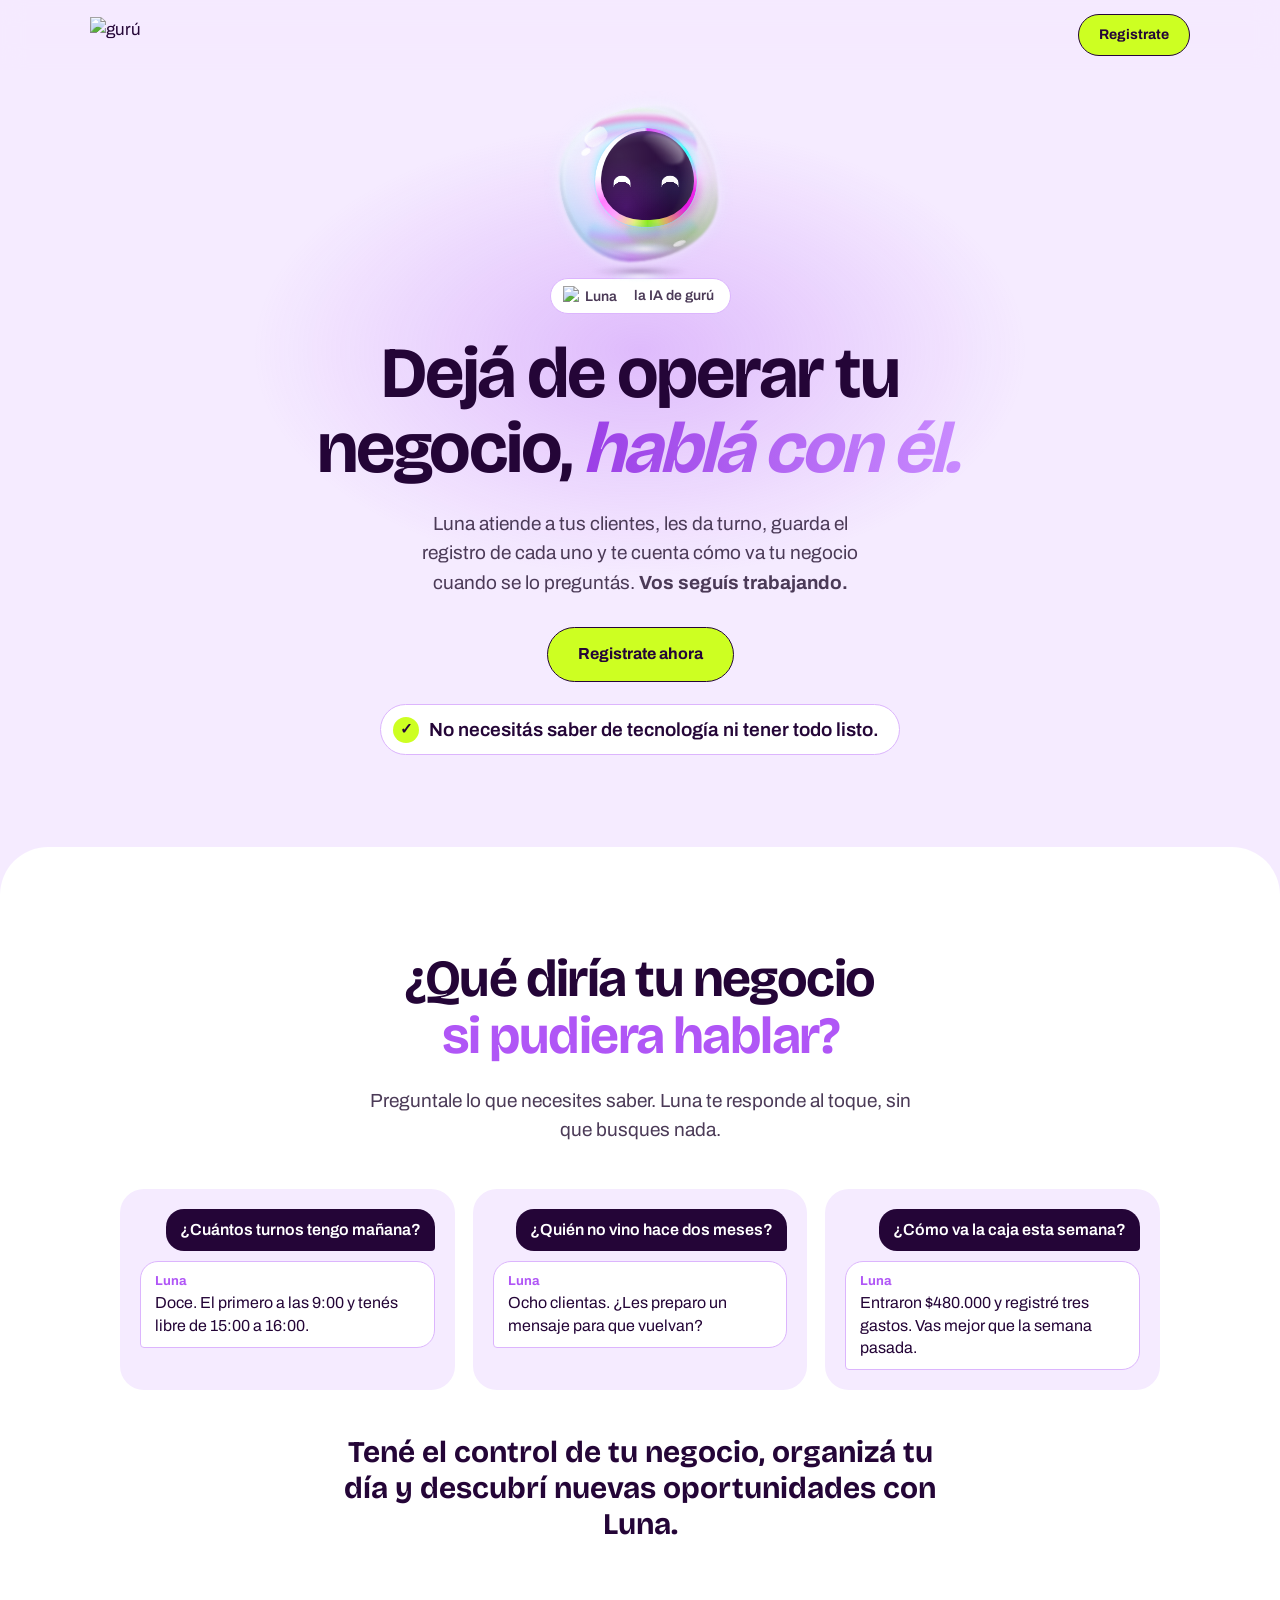
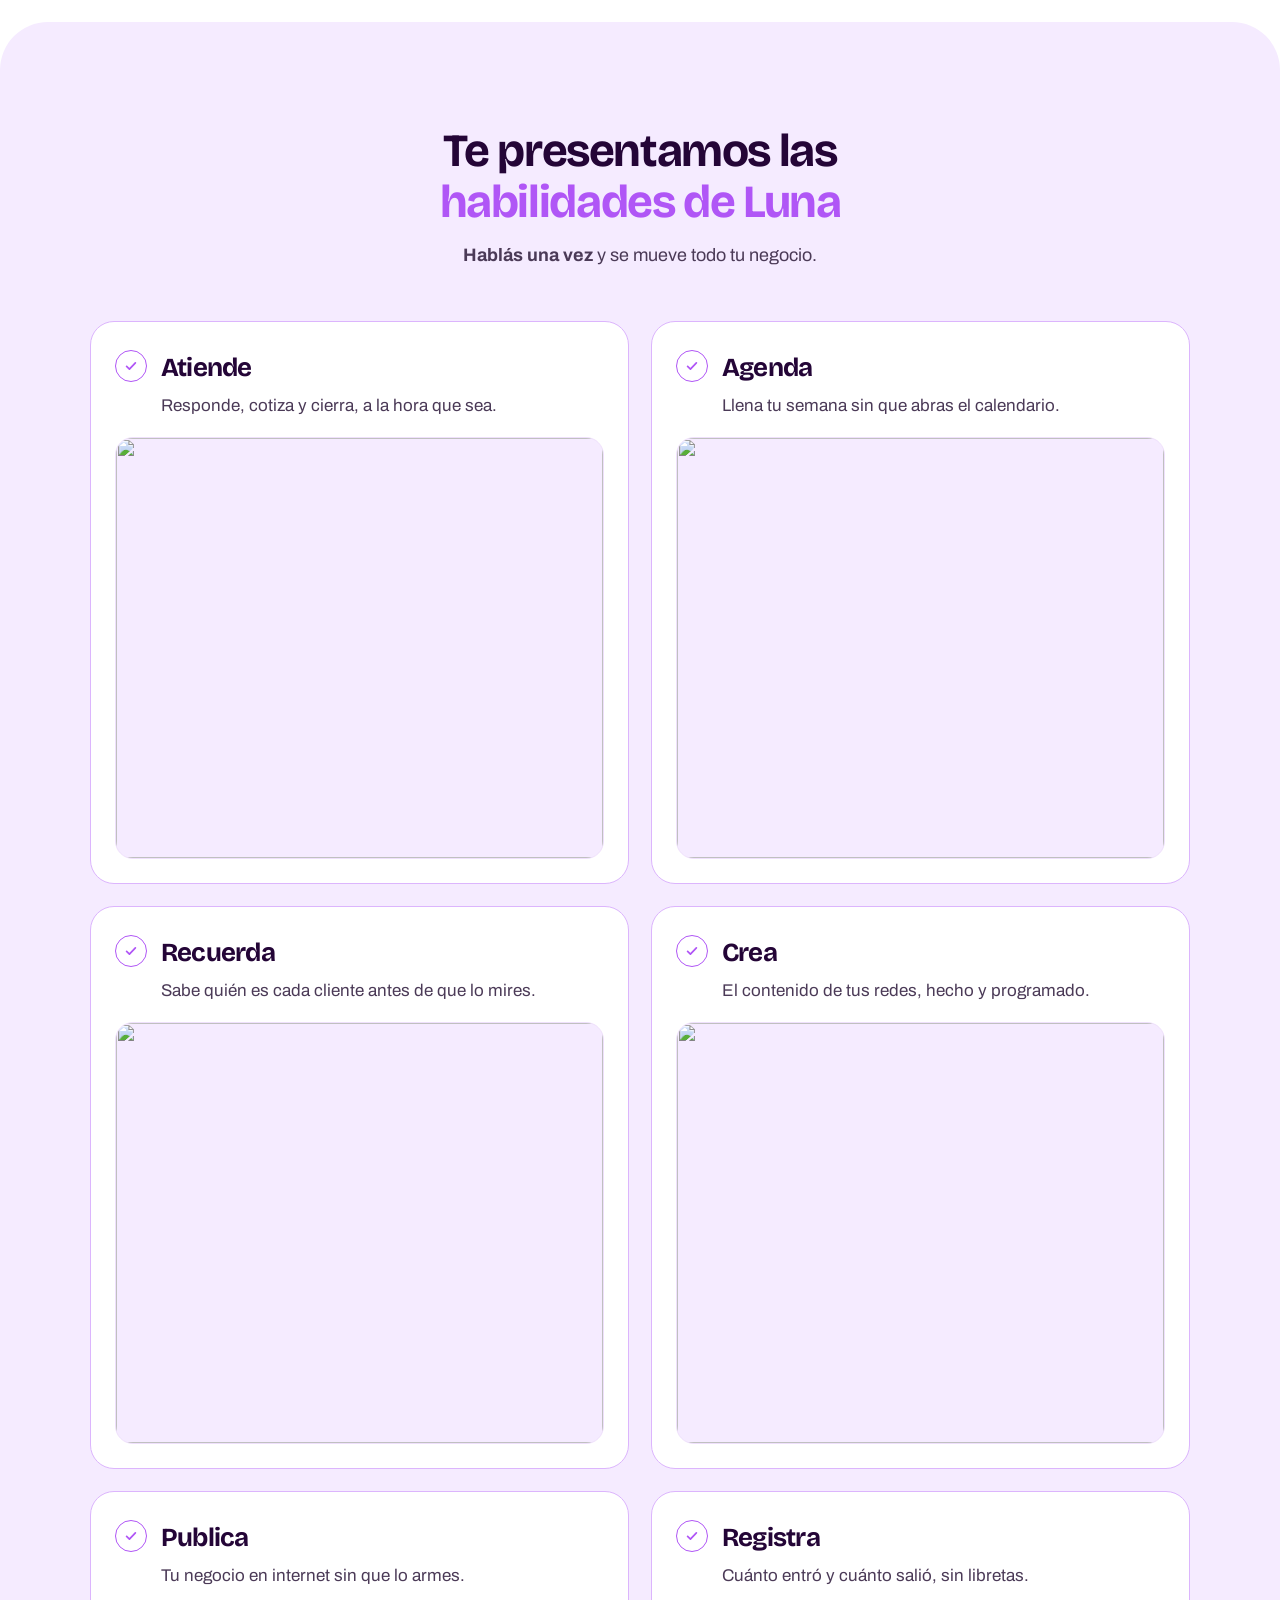
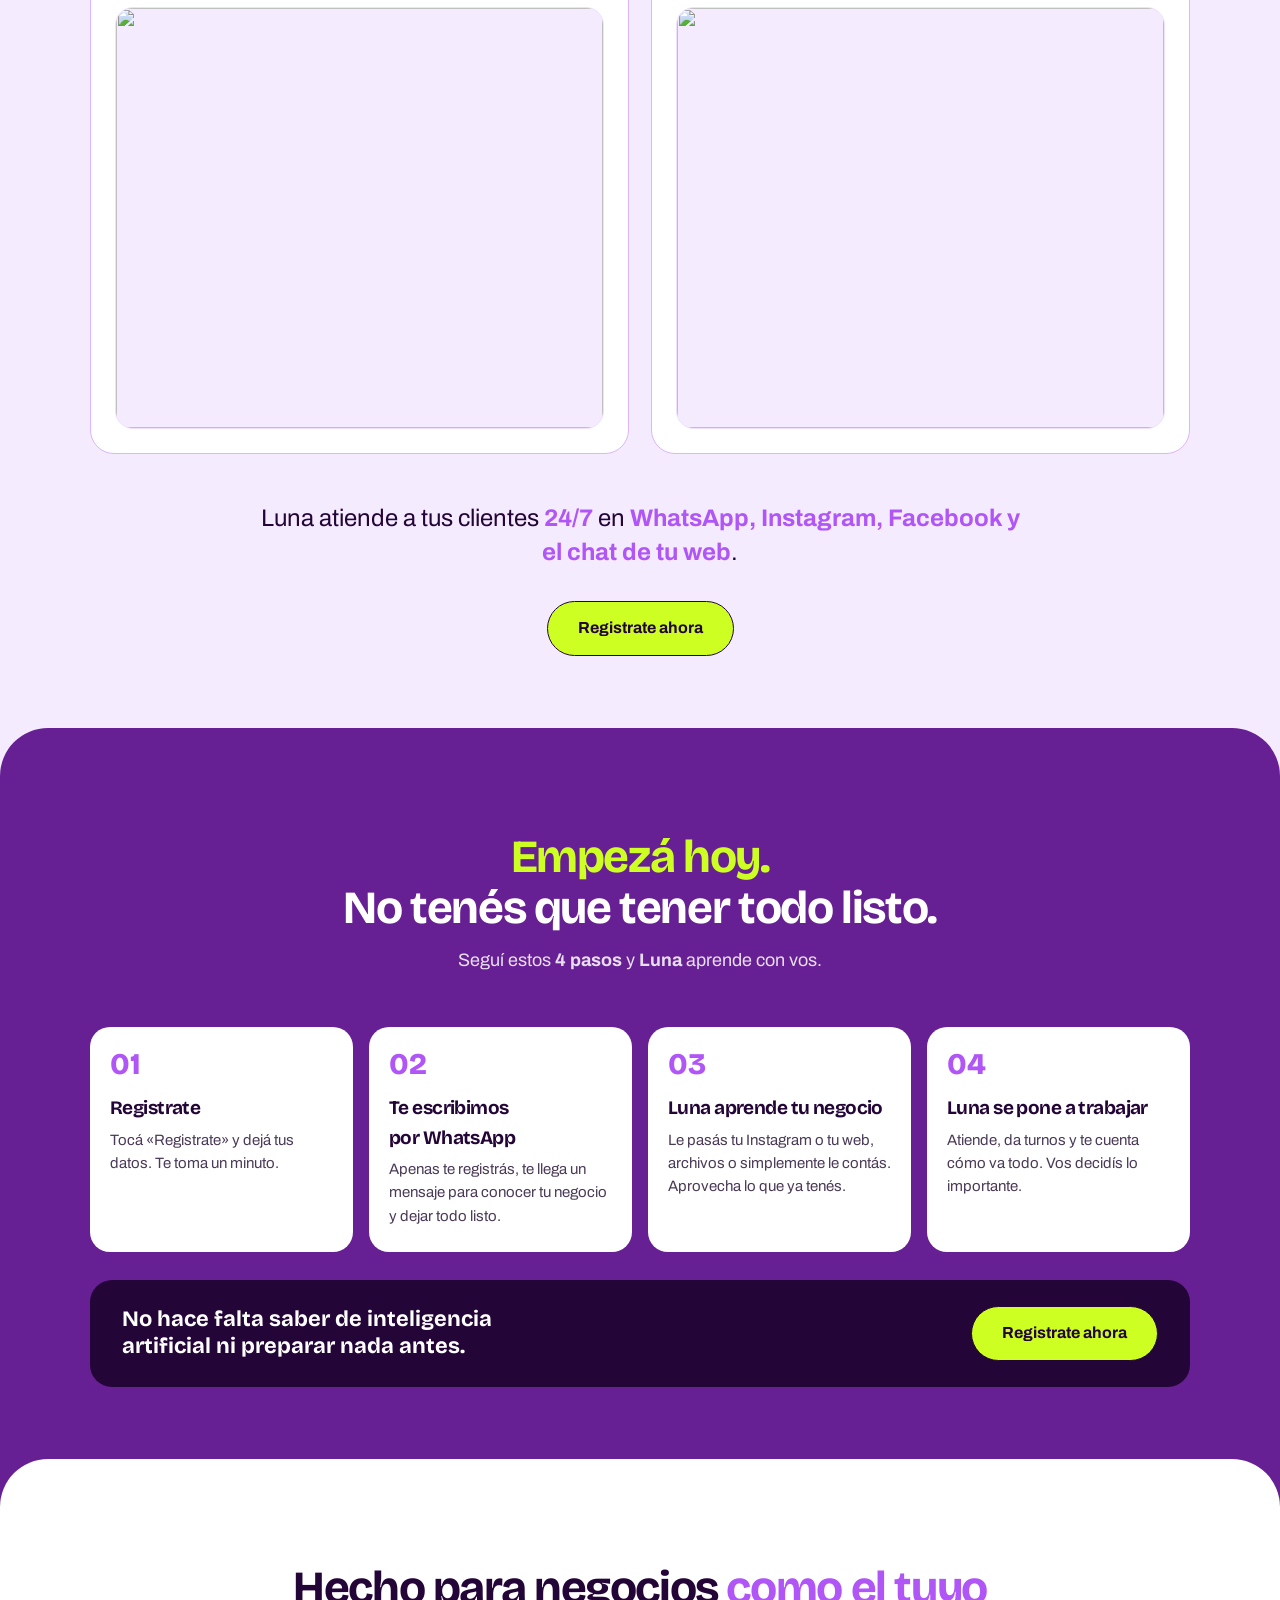
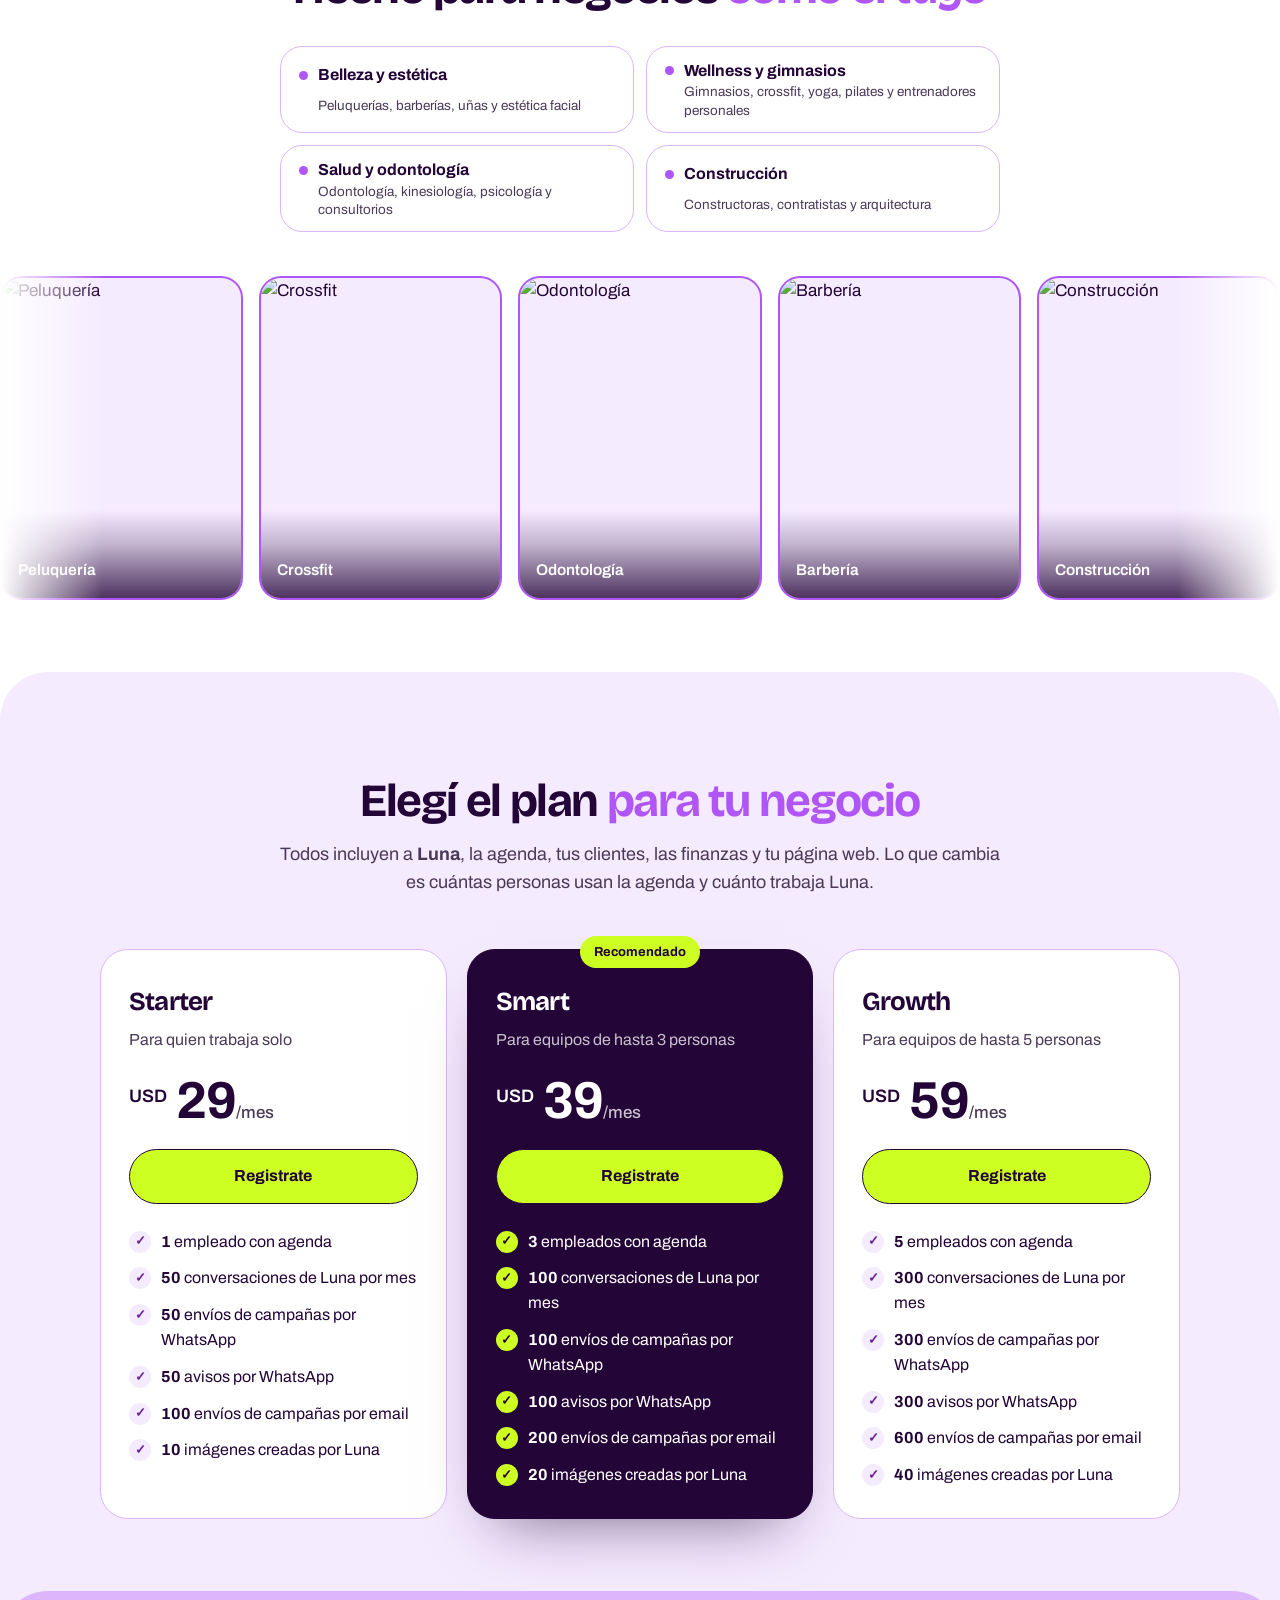
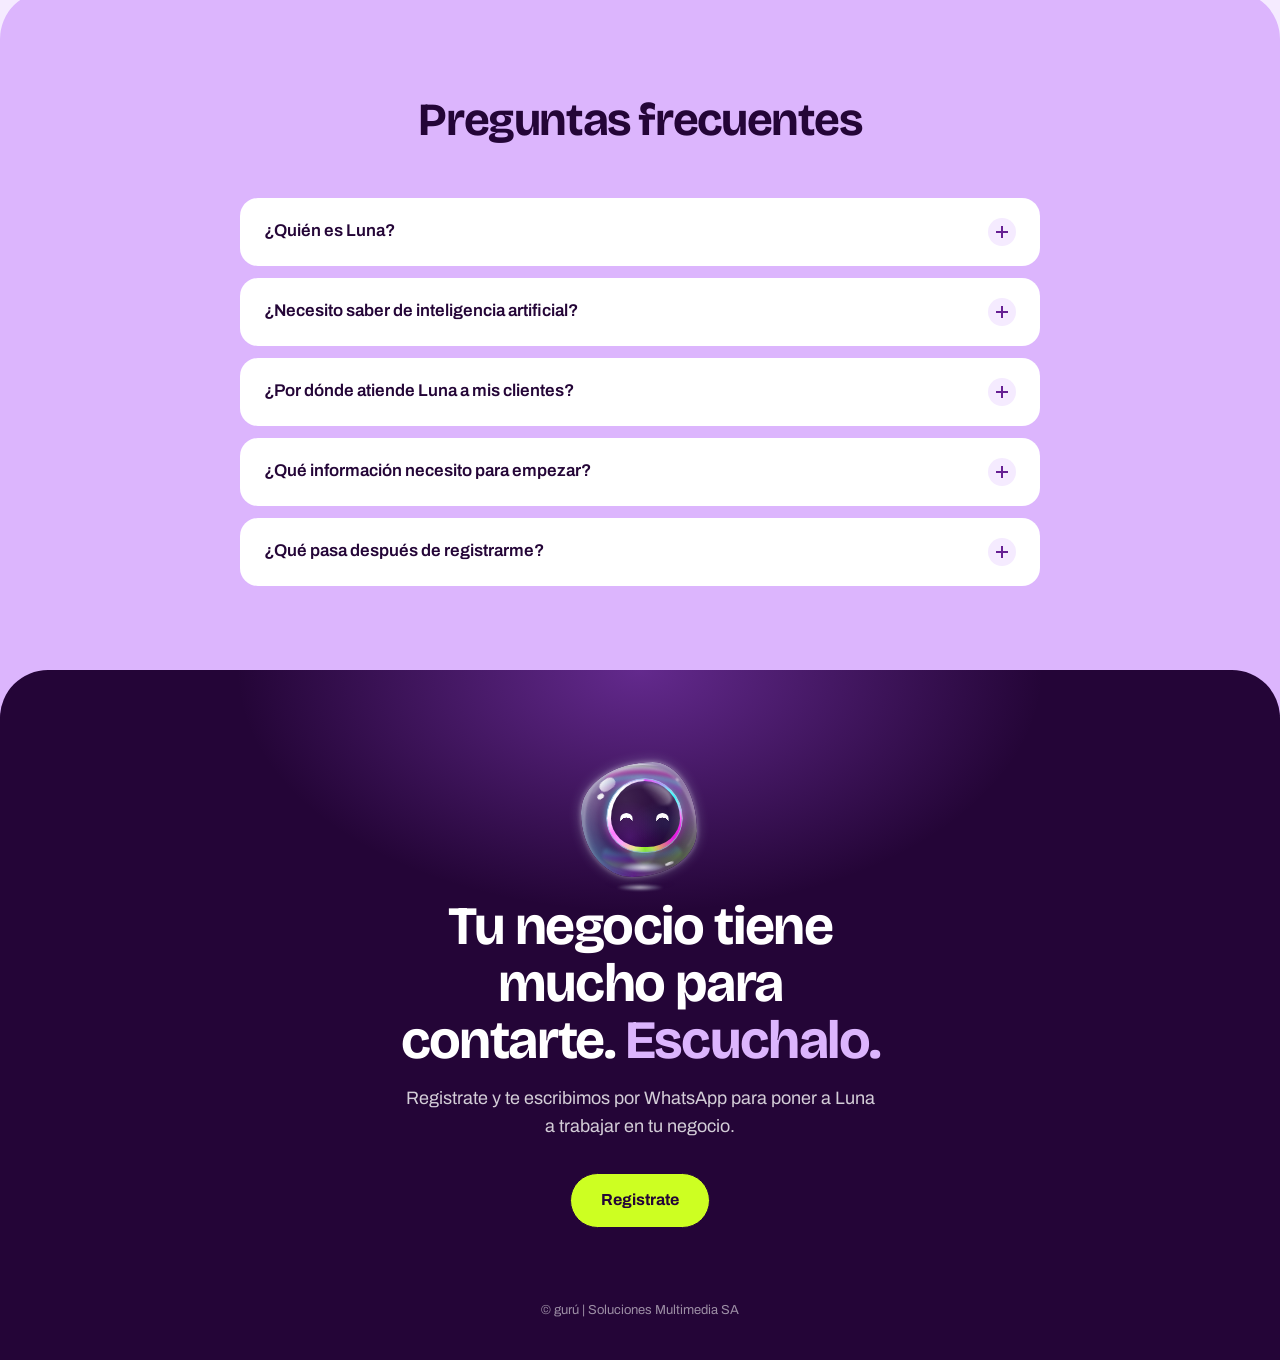
==== index.html @ f2bf1f8a "feat(landing): formulario de HubSpot de gurú y evento lunaos_lead para Tag Manager Reemplaza el form" ====
<!doctype html>
<html lang="es">
<head>
<meta charset="utf-8">
<!-- Google Tag Manager de gurú (GTM-KHV2Q6WD) -->
<script>(function(w,d,s,l,i){w[l]=w[l]||[];w[l].push({'gtm.start':
new Date().getTime(),event:'gtm.js'});var f=d.getElementsByTagName(s)[0],
j=d.createElement(s),dl=l!='dataLayer'?'&l='+l:'';j.async=true;j.src=
'https://www.googletagmanager.com/gtm.js?id='+i+dl;f.parentNode.insertBefore(j,f);
})(window,document,'script','dataLayer','GTM-KHV2Q6WD');</script>
<meta name="viewport" content="width=device-width, initial-scale=1">
<meta name="robots" content="noindex, nofollow">
<link rel="icon" href="favicon.ico">
<title>Luna, la IA que lleva tu negocio | gurú</title>
<meta name="description" content="Luna atiende a tus clientes por WhatsApp, Instagram, Facebook y tu web, les da turno y te cuenta cómo va tu negocio. Registrate y ponela a trabajar.">
<link rel="preconnect" href="https://fonts.googleapis.com">
<link rel="preconnect" href="https://fonts.gstatic.com" crossorigin>
<link href="https://fonts.googleapis.com/css2?family=Archivo:wght@400;500;600;700&family=Bricolage+Grotesque:opsz,wght@12..96,500;12..96,700;12..96,800&display=swap" rel="stylesheet">
<style>
/* Luna: el personaje de Linda con la paleta de gurú */
/* =============================================================================
 * LINDA
 * =============================================================================
 * Extraido literal del artefacto "Linda, identidad conceptual", pagina
 * MainV2 ("Un aura con ojos, version 2, aura mas organica").
 *
 * Todo es CSS: no hay canvas ni JavaScript de animacion. Las capas del aura
 * se mueven con keyframes, asi que el navegador las puede componer en la GPU.
 *
 * Todos los selectores cuelgan de .linda, asi que no se escapa nada al resto
 * del sitio. Se quitaron las reglas del tablero de presentacion (body, .pill).
 * ============================================================================= */

.linda {
  --s: 240px;
  --rw: calc(var(--s) * 0.036);
  --rb: #a133eb, #5ed6f1, #d9049f, #87d94e, #d9049f, #5ed6f1, #a133eb;
  --f1: #240537;
  --f2: #240537;
  --f3: #240537;
  --c1: #5ed6f1;
  --c2: #a133eb;
  --c3: #d9049f;
  --c4: #87d94e;
  --c5: #4478a6;
  --spin: 10s;
  --breath: 6s;
  --glow: 0.55;
  position: relative;
  width: var(--s);
  height: var(--s);
  flex-shrink: 0;
}
.linda > div,
.linda .body > div {
  position: absolute;
}
.linda .halo {
  inset: 10%;
  border-radius: 50%;
  opacity: 0;
}
.linda .rim {
  inset: 12% 12% 22% 20%;
  border-radius: 50% 50% 46% 46% / 54% 54% 46% 46%;
  box-sizing: border-box;
  border: solid transparent;
  border-width: calc(var(--rw) * 0.7) calc(var(--rw) * 0.6) calc(var(--rw) * 1.3)
    calc(var(--rw) * 1.25);
  background: conic-gradient(from var(--a), var(--rb)) border-box;
  -webkit-mask: linear-gradient(#240537 0 0) padding-box, linear-gradient(#240537 0 0);
  -webkit-mask-composite: xor;
  mask: linear-gradient(#240537 0 0) padding-box, linear-gradient(#240537 0 0);
  mask-composite: exclude;
  animation: ld-hue var(--spin) linear infinite, ld-squish var(--breath) ease-in-out infinite;
}
.linda .rim.glow {
  inset: 8% 8% 18% 16%;
  border-width: calc(var(--rw) * 2.2) calc(var(--rw) * 2) calc(var(--rw) * 3.4)
    calc(var(--rw) * 3.2);
  filter: blur(calc(var(--s) * 0.035));
  opacity: 0.95;
}
.linda .rim.hot {
  top: calc(12% + var(--rw) * 0.21);
  right: calc(12% + var(--rw) * 0.18);
  bottom: calc(22% + var(--rw) * 0.39);
  left: calc(20% + var(--rw) * 0.375);
  border-width: calc(var(--rw) * 0.28) calc(var(--rw) * 0.24) calc(var(--rw) * 0.52)
    calc(var(--rw) * 0.5);
  background: linear-gradient(#fff, #fff) border-box;
  filter: blur(calc(var(--s) * 0.003));
  opacity: 0.6;
}
.st-trabajando .rim {
  animation: ld-hue var(--spin) linear infinite, ld-squish 1.8s ease-in-out infinite;
}
.linda .bubble {
  inset: 0;
  overflow: hidden;
  border-radius: 54% 46% 50% 50% / 48% 54% 46% 52%;
  background: radial-gradient(ellipse at 6% 50%, rgba(255, 255, 255, 0.5), transparent 28%),
    radial-gradient(
      circle at 52% 50%,
      rgba(255, 255, 255, 0) 50%,
      rgba(255, 255, 255, 0.18) 72%,
      rgba(255, 255, 255, 0.5) 92%,
      rgba(255, 255, 255, 0.72) 100%
    );
  box-shadow: inset 0 0 calc(var(--s) * 0.06) rgba(255, 255, 255, 0.7);
  animation: ld-bubble calc(var(--breath) * 1.6) ease-in-out infinite;
}
.linda .bubble::before {
  content: "";
  position: absolute;
  inset: 0;
  border-radius: inherit;
  background: conic-gradient(
    from var(--a),
    #dff7fb 0deg,
    #f2e4f9 80deg,
    #87d94e 130deg,
    #a133eb 185deg,
    #5ed6f1 225deg,
    #dff7fb 290deg,
    #dff7fb 360deg
  );
  -webkit-mask: radial-gradient(
    closest-side,
    transparent 52%,
    rgba(36, 5, 55, 0.6) 78%,
    #240537 100%
  );
  mask: radial-gradient(closest-side, transparent 52%, rgba(36, 5, 55, 0.6) 78%, #240537 100%);
  opacity: 0.45;
  animation: ld-hue calc(var(--spin) * 3) linear infinite;
}
.linda .bubble::after {
  content: "";
  position: absolute;
  left: 6%;
  top: 6%;
  width: 48%;
  height: 32%;
  border-radius: 50%;
  border-top: calc(var(--s) * 0.04) solid rgba(255, 255, 255, 0.85);
  transform: rotate(-30deg);
  filter: blur(calc(var(--s) * 0.012));
}
.linda .bstrokes {
  inset: 0;
}
.linda .bstrokes i {
  position: absolute;
  inset: 0;
  box-sizing: border-box;
  border: solid transparent;
  border-radius: 54% 46% 50% 50% / 48% 54% 46% 52%;
  -webkit-mask: linear-gradient(#240537 0 0) padding-box, linear-gradient(#240537 0 0);
  -webkit-mask-composite: xor;
  mask: linear-gradient(#240537 0 0) padding-box, linear-gradient(#240537 0 0);
  mask-composite: exclude;
  filter: blur(calc(var(--s) * 0.004));
}
.linda .bstrokes i:nth-child(1) {
  border-width: calc(var(--s) * 0.022 * 1.3) calc(var(--s) * 0.022 * 1.0)
    calc(var(--s) * 0.022 * 1.1) calc(var(--s) * 0.022 * 1.5);
  translate: calc(var(--s) * 0) calc(var(--s) * 0);
  scale: 1.0 0.97;
  opacity: 0.47;
  background: conic-gradient(
      from calc(var(--a) + 0deg),
      transparent 0deg,
      rgba(161, 51, 235, 0.9) 12deg,
      rgba(135, 217, 78, 0.85) 108deg,
      transparent 120deg,
      transparent 135deg,
      rgba(135, 217, 78, 0.85) 147deg,
      rgba(242, 228, 249, 0.85) 193deg,
      transparent 205deg,
      transparent 228deg,
      rgba(94, 214, 241, 0.9) 240deg,
      rgba(161, 51, 235, 0.9) 328deg,
      transparent 340deg,
      transparent 360deg
    )
    border-box;
  animation: ld-hue calc(var(--spin) * 2.2) linear infinite normal, ld-rot 26s linear infinite
    normal;
}
.linda .bstrokes i:nth-child(2) {
  border-width: calc(var(--s) * 0.022 * 0.6) calc(var(--s) * 0.022 * 0.5)
    calc(var(--s) * 0.022 * 0.8) calc(var(--s) * 0.022 * 0.9);
  translate: calc(var(--s) * -0.02) calc(var(--s) * 0.012);
  scale: 1.04 0.94;
  opacity: 0.42;
  background: conic-gradient(
      from calc(var(--a) + 50deg),
      transparent 0deg,
      transparent 15deg,
      rgba(94, 214, 241, 0.9) 27deg,
      rgba(217, 4, 159, 0.75) 88deg,
      transparent 100deg,
      transparent 150deg,
      rgba(161, 51, 235, 0.9) 162deg,
      rgba(94, 214, 241, 0.9) 258deg,
      transparent 270deg,
      transparent 295deg,
      rgba(135, 217, 78, 0.85) 307deg,
      rgba(68, 120, 166, 0.85) 340deg,
      transparent 352deg,
      transparent 360deg
    )
    border-box;
  animation: ld-hue calc(var(--spin) * 3.3000000000000003) linear infinite reverse, ld-rot 18s
    linear infinite reverse;
}
.linda .bstrokes i:nth-child(3) {
  border-width: calc(var(--s) * 0.022 * 0.5) calc(var(--s) * 0.022 * 0.7)
    calc(var(--s) * 0.022 * 0.55) calc(var(--s) * 0.022 * 0.6);
  translate: calc(var(--s) * 0.022) calc(var(--s) * -0.016);
  scale: 0.95 1.05;
  opacity: 0.4;
  background: conic-gradient(
      from calc(var(--a) + 110deg),
      transparent 0deg,
      rgba(242, 228, 249, 0.85) 12deg,
      rgba(135, 217, 78, 0.85) 138deg,
      transparent 150deg,
      transparent 195deg,
      rgba(217, 4, 159, 0.75) 207deg,
      rgba(94, 214, 241, 0.9) 288deg,
      transparent 300deg,
      transparent 360deg
    )
    border-box;
  animation: ld-hue calc(var(--spin) * 1.7600000000000002) linear infinite normal, ld-rot 22s linear
    infinite normal;
}
.linda .bstrokes i:nth-child(4) {
  border-width: calc(var(--s) * 0.022 * 0.35) calc(var(--s) * 0.022 * 0.35)
    calc(var(--s) * 0.022 * 0.6) calc(var(--s) * 0.022 * 0.65);
  translate: calc(var(--s) * 0.008) calc(var(--s) * 0.02);
  scale: 1.02 0.96;
  opacity: 0.47;
  background: conic-gradient(
      from calc(var(--a) + 210deg),
      transparent 0deg,
      transparent 20deg,
      rgba(255, 255, 255, 0.95) 32deg,
      rgba(255, 255, 255, 0.95) 48deg,
      transparent 60deg,
      transparent 140deg,
      rgba(255, 255, 255, 0.95) 152deg,
      rgba(255, 255, 255, 0.95) 160deg,
      transparent 172deg,
      transparent 240deg,
      rgba(255, 255, 255, 0.95) 252deg,
      rgba(255, 255, 255, 0.95) 288deg,
      transparent 300deg,
      transparent 360deg
    )
    border-box;
  animation: ld-hue calc(var(--spin) * 4.4) linear infinite reverse, ld-rot 14s linear infinite
    normal;
}
.linda .bstrokes i:nth-child(5) {
  border-width: calc(var(--s) * 0.022 * 0.7) calc(var(--s) * 0.022 * 0.5)
    calc(var(--s) * 0.022 * 0.4) calc(var(--s) * 0.022 * 0.45);
  translate: calc(var(--s) * -0.014) calc(var(--s) * -0.022);
  scale: 0.97 1.03;
  opacity: 0.38;
  background: conic-gradient(
      from calc(var(--a) + 300deg),
      transparent 0deg,
      transparent 30deg,
      rgba(217, 4, 159, 0.75) 42deg,
      rgba(161, 51, 235, 0.9) 128deg,
      transparent 140deg,
      transparent 175deg,
      rgba(135, 217, 78, 0.85) 187deg,
      rgba(242, 228, 249, 0.85) 228deg,
      transparent 240deg,
      transparent 270deg,
      rgba(68, 120, 166, 0.85) 282deg,
      rgba(94, 214, 241, 0.9) 326deg,
      transparent 338deg,
      transparent 360deg
    )
    border-box;
  animation: ld-hue calc(var(--spin) * 2.64) linear infinite normal, ld-rot 30s linear infinite
    reverse;
}
.linda .bstrokes i:nth-child(6) {
  border-width: calc(var(--s) * 0.022 * 0.35) calc(var(--s) * 0.022 * 0.4)
    calc(var(--s) * 0.022 * 0.7) calc(var(--s) * 0.022 * 0.6);
  translate: calc(var(--s) * 0.026) calc(var(--s) * 0.018);
  scale: 1.06 0.93;
  opacity: 0.35;
  background: conic-gradient(
      from calc(var(--a) + 160deg),
      transparent 0deg,
      transparent 60deg,
      rgba(94, 214, 241, 0.9) 72deg,
      rgba(161, 51, 235, 0.9) 193deg,
      transparent 205deg,
      transparent 240deg,
      rgba(135, 217, 78, 0.85) 252deg,
      rgba(68, 120, 166, 0.85) 306deg,
      transparent 318deg,
      transparent 360deg
    )
    border-box;
  animation: ld-hue calc(var(--spin) * 5.28) linear infinite reverse, ld-rot 20s linear infinite
    normal;
}
.linda .bstrokes i:nth-child(7) {
  border-width: calc(var(--s) * 0.022 * 0.4) calc(var(--s) * 0.022 * 0.3)
    calc(var(--s) * 0.022 * 0.35) calc(var(--s) * 0.022 * 0.5);
  translate: calc(var(--s) * -0.024) calc(var(--s) * -0.004);
  scale: 0.93 1.02;
  opacity: 0.3;
  background: conic-gradient(
      from calc(var(--a) + 250deg),
      transparent 0deg,
      transparent 100deg,
      rgba(68, 120, 166, 0.85) 112deg,
      rgba(135, 217, 78, 0.85) 168deg,
      transparent 180deg,
      transparent 300deg,
      rgba(242, 228, 249, 0.85) 312deg,
      rgba(217, 4, 159, 0.75) 343deg,
      transparent 355deg,
      transparent 360deg
    )
    border-box;
  animation: ld-hue calc(var(--spin) * 3.74) linear infinite normal, ld-rot 34s linear infinite
    reverse;
}
.linda .water {
  inset: 0;
  display: none;
}
.linda.au-agua .water {
  display: block;
}
.linda.au-agua .bstrokes {
  display: none;
}
.linda.au-agua .bubble::before {
  opacity: 0.25;
}
.linda .water i {
  position: absolute;
  inset: 0;
  border-radius: 54% 46% 50% 50% / 48% 54% 46% 52%;
  box-shadow: inset 0 0 calc(var(--s) * 0.035) calc(var(--s) * 0.004) rgba(94, 214, 241, 0.55),
    inset 0 0 calc(var(--s) * 0.01) rgba(255, 255, 255, 0.7), 0 0 calc(var(--s) * 0.03)
    rgba(161, 51, 235, 0.25);
  animation: ld-liquid 5s ease-in-out infinite, ld-rot 40s linear infinite;
}
.linda .water i:nth-child(2) {
  inset: -1.5%;
  opacity: 0.7;
  box-shadow: inset 0 0 calc(var(--s) * 0.03) calc(var(--s) * 0.003) rgba(68, 120, 166, 0.55), 0 0
    calc(var(--s) * 0.02) rgba(68, 120, 166, 0.25);
  animation-duration: 6.5s, 52s;
  animation-direction: alternate, reverse;
}
.linda .water i:nth-child(3) {
  inset: 1.5%;
  opacity: 0.6;
  box-shadow: inset 0 0 calc(var(--s) * 0.028) calc(var(--s) * 0.002) rgba(217, 4, 159, 0.4), inset
    0 0 calc(var(--s) * 0.008) rgba(223, 247, 251, 0.8);
  animation-duration: 4.2s, 34s;
  animation-delay: -1.5s, 0s;
}
.linda .water i:nth-child(4) {
  box-shadow: none;
  border: calc(var(--s) * 0.006) solid rgba(94, 214, 241, 0.6);
  opacity: 0;
  animation: ld-ripple 4.5s ease-out infinite;
}
.linda .water i:nth-child(5) {
  inset: 1%;
  box-shadow: none;
  box-sizing: border-box;
  border: calc(var(--s) * 0.014) solid transparent;
  background: conic-gradient(
      from var(--a),
      transparent 0deg,
      rgba(255, 255, 255, 0.75) 14deg,
      transparent 34deg,
      transparent 110deg,
      rgba(223, 247, 251, 0.85) 126deg,
      transparent 150deg,
      transparent 220deg,
      rgba(255, 255, 255, 0.65) 234deg,
      transparent 254deg,
      transparent 360deg
    )
    border-box;
  -webkit-mask: linear-gradient(#240537 0 0) padding-box, linear-gradient(#240537 0 0);
  -webkit-mask-composite: xor;
  mask: linear-gradient(#240537 0 0) padding-box, linear-gradient(#240537 0 0);
  mask-composite: exclude;
  filter: blur(calc(var(--s) * 0.004));
  animation: ld-hue 7s linear infinite, ld-liquid 5s ease-in-out infinite;
}
.linda .liquid,
.linda .lgloss {
  inset: 0;
  display: none;
}
.linda.au-liquido .liquid,
.linda.au-liquido .lgloss {
  display: block;
}
.linda.au-liquido .bstrokes {
  display: none;
}
.linda.au-liquido .bubble {
  background: radial-gradient(ellipse at 7% 52%, rgba(255, 255, 255, 0.6), transparent 24%),
    radial-gradient(ellipse at 60% 4%, rgba(255, 255, 255, 0.55), transparent 22%),
    radial-gradient(
      circle at 52% 50%,
      rgba(255, 255, 255, 0) 0%,
      rgba(255, 255, 255, 0.03) 55%,
      rgba(255, 255, 255, 0.16) 74%,
      rgba(255, 255, 255, 0.55) 92%,
      rgba(255, 255, 255, 0.8) 100%
    );
}
.linda.au-liquido .bubble::before {
  background: conic-gradient(
    from 0deg,
    #dff7fb 0deg,
    #f2e4f9 60deg,
    #87d94e 100deg,
    #f2e4f9 140deg,
    #a133eb 190deg,
    #5ed6f1 230deg,
    #dff7fb 275deg,
    #ffffff 315deg,
    #dff7fb 360deg
  );
  -webkit-mask: radial-gradient(
    closest-side,
    transparent 60%,
    rgba(36, 5, 55, 0.4) 78%,
    #240537 94%,
    rgba(36, 5, 55, 0.6) 100%
  );
  mask: radial-gradient(
    closest-side,
    transparent 60%,
    rgba(36, 5, 55, 0.4) 78%,
    #240537 94%,
    rgba(36, 5, 55, 0.6) 100%
  );
  opacity: 0.6;
  animation: ld-sway 12s ease-in-out infinite alternate;
}
@keyframes ld-sway {
  from {
    rotate: -14deg;
  }
  to {
    rotate: 14deg;
  }
}
.linda .liquid b {
  position: absolute;
  inset: 0;
  border-radius: 54% 46% 50% 50% / 48% 54% 46% 52%;
  box-shadow:
    inset 0 0 0 calc(var(--s) * 0.004) rgba(255, 255, 255, 0.9), inset calc(var(--s) * 0.045) 0 calc(
      var(--s) *
      0.05
    ) rgba(255, 255, 255, 0.75), inset 0 calc(var(--s) * 0.025) calc(var(--s) * 0.035) rgba(
      255,
      255,
      255,
      0.55
    ), inset calc(var(--s) * -0.035) 0 calc(var(--s) * 0.07) rgba(135, 217, 78, 0.4), inset calc(
      var(--s) *
      0.015
    ) calc(var(--s) * -0.04) calc(var(--s) * 0.07) rgba(161, 51, 235, 0.35), inset 0 0 calc(
      var(--s) *
      0.12
    ) rgba(255, 255, 255, 0.28), 0 calc(var(--s) * 0.02) calc(var(--s) * 0.06) rgba(36, 5, 55,
      0.08
    );
  animation: ld-liquid 7s ease-in-out infinite;
}
.linda .liquid i {
  position: absolute;
}
.linda .liquid i:nth-child(2) {
  inset: 5%;
  border-radius: 54% 46% 50% 50% / 48% 54% 46% 52%;
  box-sizing: border-box;
  border: calc(var(--s) * 0.014) solid transparent;
  background: conic-gradient(
      from calc(var(--a) + 90deg),
      rgba(255, 255, 255, 0.8),
      rgba(242, 228, 249, 0.6),
      rgba(223, 247, 251, 0.6),
      rgba(223, 247, 251, 0.6),
      rgba(223, 247, 251, 0.5),
      rgba(242, 228, 249, 0.55),
      rgba(255, 255, 255, 0.8)
    )
    border-box;
  -webkit-mask: linear-gradient(#240537 0 0) padding-box, linear-gradient(#240537 0 0);
  -webkit-mask-composite: xor;
  mask: linear-gradient(#240537 0 0) padding-box, linear-gradient(#240537 0 0);
  mask-composite: exclude;
  filter: blur(calc(var(--s) * 0.006));
  opacity: 0.75;
  animation: ld-hue calc(var(--spin) * 3) linear infinite, ld-liquid 7s ease-in-out -1s infinite;
}
.linda .liquid i:nth-child(3) {
  left: 2.5%;
  top: 20%;
  width: 11%;
  height: 54%;
  border-radius: 50%;
  background: linear-gradient(90deg, rgba(255, 255, 255, 0.65), rgba(255, 255, 255, 0));
  filter: blur(calc(var(--s) * 0.012));
  rotate: 6deg;
}
.linda .liquid i:nth-child(4) {
  left: 20%;
  right: 20%;
  bottom: -11%;
  height: 8%;
  border-radius: 50%;
  background: radial-gradient(
    closest-side,
    rgba(223, 247, 251, 0.6),
    rgba(242, 228, 249, 0.4) 45%,
    rgba(223, 247, 251, 0.25) 70%,
    transparent
  );
  filter: blur(calc(var(--s) * 0.02));
  animation: ld-shadow var(--breath) ease-in-out infinite;
}
.linda .liquid i:nth-child(5) {
  inset: 0;
  border-radius: 54% 46% 50% 50% / 48% 54% 46% 52%;
  background: radial-gradient(ellipse at 62% 30%, rgba(255, 255, 255, 0.1), transparent 45%);
  animation: ld-liquid 7s ease-in-out infinite;
}
.linda .liquid i:nth-child(7) {
  inset: 4%;
  border-radius: 54% 46% 50% 50% / 48% 54% 46% 52%;
  box-sizing: border-box;
  border: calc(var(--s) * 0.008) solid transparent;
  border-left-color: rgba(255, 255, 255, 0.85);
  border-top-color: rgba(255, 255, 255, 0.35);
  border-bottom-color: rgba(223, 247, 251, 0.4);
  filter: blur(calc(var(--s) * 0.003));
  rotate: -10deg;
  animation: ld-liquid 7s ease-in-out -.5s infinite;
}
.linda .lgloss {
  inset: 1.5%;
  box-sizing: border-box;
  border: calc(var(--s) * 0.014) solid transparent;
  border-radius: 54% 46% 50% 50% / 48% 54% 46% 52%;
  background: conic-gradient(
      from var(--a),
      transparent 0deg,
      rgba(255, 255, 255, 0.7) 18deg,
      transparent 44deg,
      transparent 170deg,
      rgba(255, 255, 255, 0.45) 188deg,
      transparent 210deg,
      transparent 360deg
    )
    border-box;
  -webkit-mask: linear-gradient(#240537 0 0) padding-box, linear-gradient(#240537 0 0);
  -webkit-mask-composite: xor;
  mask: linear-gradient(#240537 0 0) padding-box, linear-gradient(#240537 0 0);
  mask-composite: exclude;
  filter: blur(calc(var(--s) * 0.005));
  animation: ld-hue 14s linear infinite, ld-liquid 7s ease-in-out infinite;
}
@keyframes ld-liquid {
  0%,
  100% {
    border-radius: 54% 46% 50% 50% / 48% 54% 46% 52%;
    scale: 1;
  }
  25% {
    border-radius: 48% 52% 56% 44% / 55% 45% 52% 48%;
    scale: 1.015 0.985;
  }
  50% {
    border-radius: 52% 48% 44% 56% / 46% 56% 50% 50%;
    scale: 0.99 1.01;
  }
  75% {
    border-radius: 46% 54% 52% 48% / 52% 48% 56% 44%;
    scale: 1.01 0.99;
  }
}
@keyframes ld-ripple {
  0% {
    scale: 0.98;
    opacity: 0;
  }
  15% {
    opacity: 0.8;
  }
  100% {
    scale: 1.16;
    opacity: 0;
  }
}
@keyframes ld-rot {
  from {
    rotate: 0deg;
  }
  to {
    rotate: 360deg;
  }
}
@keyframes ld-bubble {
  0%,
  100% {
    border-radius: 54% 46% 50% 50% / 48% 54% 46% 52%;
    scale: 1;
  }
  33% {
    border-radius: 46% 54% 44% 56% / 56% 46% 54% 44%;
    scale: 1.03 0.97;
  }
  66% {
    border-radius: 52% 48% 56% 44% / 44% 56% 42% 58%;
    scale: 0.97 1.03;
  }
}
@property --a {
  syntax: "<angle>";
  inherits: false;
  initial-value: 0deg;
}
@keyframes ld-hue {
  to {
    --a: 360deg;
  }
}
.linda .shadow {
  left: 24%;
  right: 24%;
  bottom: -6%;
  height: 6%;
  border-radius: 50%;
  background: radial-gradient(closest-side, rgba(36, 5, 55, 0.14), transparent);
  filter: blur(calc(var(--s) * 0.02));
  animation: ld-shadow var(--breath) ease-in-out infinite;
}
.linda .pulse {
  inset: 4%;
  border-radius: 50%;
  border: calc(var(--s) * 0.01) solid var(--c1);
  opacity: 0;
}
.linda .body {
  inset: 0;
  animation: ld-float var(--breath) ease-in-out infinite;
}
.linda .core {
  inset: 12% 12% 22% 20%;
  border-radius: 50% 50% 46% 46% / 54% 54% 46% 46%;
  background: radial-gradient(circle at 46% 42%, var(--f1) 0%, var(--f2) 48%, var(--f3) 100%);
  box-shadow: inset 0 0 calc(var(--s) * 0.05) rgba(94, 214, 241, 0.35), inset 0
    calc(var(--s) * -0.05) calc(var(--s) * 0.08) rgba(36, 5, 55, 0.5);
  animation: ld-squish var(--breath) ease-in-out infinite;
}
.linda .core::before {
  content: "";
  position: absolute;
  right: 7%;
  top: 6%;
  width: 62%;
  height: 56%;
  border-radius: 50%;
  box-sizing: border-box;
  border: calc(var(--s) * 0.03) solid transparent;
  border-top-color: rgba(255, 255, 255, 0.55);
  border-right-color: rgba(255, 255, 255, 0.3);
  transform: rotate(12deg);
  filter: blur(calc(var(--s) * 0.007));
  z-index: 1;
}
.linda .core::after {
  content: "";
  position: absolute;
  inset: 10%;
  border-radius: 50%;
  background: radial-gradient(
      circle at 30% 40%,
      color-mix(in srgb, var(--c1) 40%, transparent),
      transparent 55%
    ),
    radial-gradient(
      circle at 72% 65%,
      color-mix(in srgb, var(--c3) 35%, transparent),
      transparent 55%
    );
  filter: blur(calc(var(--s) * 0.06));
  mix-blend-mode: screen;
  opacity: 0.35;
  animation: ld-spin calc(var(--spin) * 1.4) linear infinite;
}
.linda .orbits {
  inset: 22% 18% 30% 26%;
  opacity: 0;
  transition: opacity .6s;
}
.linda .orbits span {
  position: absolute;
  inset: 0;
  animation: ld-spin 3.2s linear infinite;
}
.linda .orbits span::before {
  content: "";
  position: absolute;
  top: 0;
  left: 50%;
  width: calc(var(--s) * 0.034);
  height: calc(var(--s) * 0.034);
  margin-left: calc(var(--s) * -0.017);
  border-radius: 50%;
  background: #fff;
  box-shadow: 0 0 calc(var(--s) * 0.04) var(--c1);
}
.linda .orbits span:nth-child(2) {
  inset: 14%;
  animation-duration: 4.4s;
  animation-direction: reverse;
}
.linda .orbits span:nth-child(2)::before {
  background: var(--c3);
}
.linda .orbits span:nth-child(3) {
  inset: -10%;
  animation-duration: 6.6s;
}
.linda .orbits span:nth-child(3)::before {
  background: var(--c4);
  width: calc(var(--s) * 0.024);
  height: calc(var(--s) * 0.024);
}
.linda .eyes {
  left: 54%;
  top: 49%;
  width: 40%;
  height: 22%;
  transform: translate(-50%, -50%);
  display: flex;
  justify-content: space-between;
  align-items: center;
  transition: transform .6s ease;
}
.linda .eye {
  box-sizing: border-box;
  width: 26%;
  height: 100%;
  border-radius: 999px;
  background: linear-gradient(180deg, #ffffff 0%, #ffffff 55%, #dff7fb 100%);
  box-shadow: 0 0 calc(var(--s) * 0.025) #ffffff, 0 0 calc(var(--s) * 0.08) #5ed6f1;
  animation: ld-blink 5s infinite;
  transition: height .4s ease;
}
.linda .acc {
  display: none;
}
.linda.a-gafas .acc-gafas {
  display: flex;
}
.linda.a-sombrero .acc-sombrero,
.linda.a-audifonos .acc-audifonos {
  display: block;
}
.linda .acc-gafas {
  position: absolute;
  left: -12.5%;
  top: -16%;
  width: 125%;
  height: 132%;
  align-items: center;
}
.acc-gafas .lens {
  box-sizing: border-box;
  width: 42%;
  height: 100%;
  border: calc(var(--s) * 0.02) solid #dff7fb;
  border-radius: 44%;
  background: radial-gradient(
    circle at 30% 25%,
    rgba(255, 255, 255, 0.3),
    rgba(255, 255, 255, 0.04) 55%
  );
  box-shadow: 0 0 calc(var(--s) * 0.02) rgba(94, 214, 241, 0.5);
}
.acc-gafas .bridge {
  flex-grow: 1;
  height: calc(var(--s) * 0.018);
  background: #dff7fb;
  margin-top: -8%;
}
.linda .acc-sombrero {
  left: 50%;
  top: -5%;
  width: 46%;
  height: 26%;
  transform: translateX(-50%) rotate(-9deg);
  filter: drop-shadow(0 calc(var(--s) * 0.015) calc(var(--s) * 0.02) rgba(36, 5, 55, 0.3));
}
.acc-sombrero .brim {
  position: absolute;
  left: 0;
  right: 0;
  bottom: 12%;
  height: 20%;
  background: radial-gradient(ellipse at 40% 30%, #4478a6, #3d1452 50%, #240537 100%);
  border-radius: 50%;
}
.acc-sombrero .crown {
  position: absolute;
  left: 20%;
  right: 20%;
  top: 0;
  bottom: 24%;
  background: linear-gradient(100deg, #4478a6 0%, #3d1452 45%, #240537 100%);
  border-radius: 46% 46% 10% 10% / 60% 60% 10% 10%;
}
.acc-sombrero .hband {
  position: absolute;
  left: 20%;
  right: 20%;
  bottom: 24%;
  height: 18%;
  background: linear-gradient(100deg, #d9049f, #a133eb 50%, #5ed6f1);
}
.linda .acc-audifonos {
  inset: 0;
}
.acc-audifonos .arc {
  position: absolute;
  left: 8%;
  right: 8%;
  top: 4%;
  height: 52%;
  box-sizing: border-box;
  border: calc(var(--s) * 0.035) solid #240537;
  border-bottom: 0;
  border-radius: 50% 50% 0 0 / 100% 100% 0 0;
  filter: drop-shadow(0 calc(var(--s) * 0.01) calc(var(--s) * 0.015) rgba(36, 5, 55, 0.25));
}
.acc-audifonos .cup {
  position: absolute;
  top: 40%;
  width: 13%;
  height: 28%;
  background: radial-gradient(circle at 35% 28%, #4478a6, #3d1452 50%, #240537 100%);
  border-radius: 42%;
  box-shadow: inset 0 0 0 calc(var(--s) * 0.018) #5ed6f1, 0 calc(var(--s) * 0.02)
    calc(var(--s) * 0.03) rgba(36, 5, 55, 0.3);
}
.acc-audifonos .cup.l {
  left: 2%;
}
.acc-audifonos .cup.r {
  right: 2%;
}
.st-escuchando {
  --spin: 18s;
  --breath: 6.5s;
  --glow: 0.5;
}
.st-escuchando .eyes {
  transform: translate(-50%, -50%) rotate(-7deg);
}
.st-pensando {
  --f1: #3d1452;
  --f2: #240537;
  --f3: #240537;
  --rb: #5ed6f1, #a133eb, #4478a6, #dff7fb, #5ed6f1;
  --c3: #4478a6;
  --c4: #a133eb;
  --c5: #dff7fb;
  --spin: 26s;
  --breath: 5s;
  --glow: 0.38;
}
.st-pensando .orbits {
  opacity: 1;
}
.st-pensando .eyes {
  transform: translate(-36%, -66%);
}
.st-pensando .eye {
  height: 68%;
}
.st-trabajando {
  --spin: 1.6s;
  --breath: 1.8s;
  --glow: 0.85;
  --rw: calc(var(--s) * 0.042);
}
.st-trabajando .core {
  animation: ld-squish 1.8s ease-in-out infinite, ld-flicker .9s ease-in-out infinite;
}
.st-trabajando .eyes {
  transform: translate(-50%, -44%);
}
.st-trabajando .eye {
  height: 50%;
}
.st-lista {
  --spin: 10s;
  --breath: 5s;
  --glow: 0.75;
}
.st-lista .body {
  animation: ld-hop 3.4s ease-in-out infinite;
}
.st-lista .eye {
  background: transparent;
  border: calc(var(--s) * 0.036) solid #ffffff;
  border-bottom: 0;
  border-radius: 999px 999px 0 0;
  width: 30%;
  height: 52%;
  box-shadow: none;
  filter: drop-shadow(0 0 calc(var(--s) * 0.012) #ffffff)
    drop-shadow(0 0 calc(var(--s) * 0.035) #5ed6f1);
  animation: none;
}
.st-alerta {
  --f1: #3d1452;
  --f2: #240537;
  --f3: #240537;
  --rb: #87d94e, #87d94e, #f2e4f9, #87d94e, #87d94e, #87d94e;
  --c1: #87d94e;
  --c2: #87d94e;
  --c3: #f2e4f9;
  --c4: #87d94e;
  --c5: #f2e4f9;
  --spin: 6s;
  --breath: 1.3s;
  --glow: 0.9;
}
.st-alerta .pulse {
  animation: ld-ping 1.6s ease-out infinite;
}
.st-alerta .pulse.p2 {
  animation-delay: .8s;
}
.st-alerta .eyes {
  transform: translate(-50%, -50%) scale(1.08);
}
.st-alerta .eye {
  width: 30%;
  height: 92%;
  border-radius: 50%;
}
@keyframes ld-spin {
  to {
    transform: rotate(360deg);
  }
}
@keyframes ld-breath {
  0%,
  100% {
    transform: scale(0.94);
    opacity: calc(var(--glow) * 0.8);
  }
  50% {
    transform: scale(1.05);
    opacity: var(--glow);
  }
}
@keyframes ld-float {
  0%,
  100% {
    transform: translateY(0);
  }
  50% {
    transform: translateY(calc(var(--s) * -0.025));
  }
}
@keyframes ld-morph {
  0%,
  100% {
    border-radius: 50% 50% 46% 46% / 60% 60% 40% 40%;
  }
  33% {
    border-radius: 55% 45% 43% 50% / 56% 63% 37% 44%;
  }
  66% {
    border-radius: 45% 55% 50% 43% / 63% 56% 44% 37%;
  }
}
@keyframes ld-squish {
  0%,
  100% {
    transform: scale(1, 1);
  }
  50% {
    transform: scale(1.035, 0.965) translateY(1.5%);
  }
}
@keyframes ld-blink {
  0%,
  93%,
  100% {
    transform: scaleY(1);
  }
  96% {
    transform: scaleY(0.08);
  }
}
@keyframes ld-ping {
  0% {
    transform: scale(0.92);
    opacity: 0.85;
  }
  100% {
    transform: scale(1.55);
    opacity: 0;
  }
}
@keyframes ld-hop {
  0%,
  70%,
  100% {
    transform: translateY(0);
  }
  80% {
    transform: translateY(calc(var(--s) * -0.06));
  }
  90% {
    transform: translateY(0);
  }
}
@keyframes ld-flicker {
  0%,
  100% {
    opacity: 1;
  }
  50% {
    opacity: 0.72;
  }
}
@keyframes ld-orbit {
  from {
    transform: rotateX(68deg) rotateZ(0deg);
  }
  to {
    transform: rotateX(68deg) rotateZ(360deg);
  }
}
@keyframes ld-shadow {
  0%,
  100% {
    transform: scale(1);
    opacity: 1;
  }
  50% {
    transform: scale(0.86);
    opacity: 0.7;
  }
}
/* refinado burbuja */
.linda .rim.glow {
  inset: 9% 9% 19% 17%;
  border-width: calc(var(--rw) * 1.8) calc(var(--rw) * 1.6) calc(var(--rw) * 2.6)
    calc(var(--rw) * 2.5);
  filter: blur(calc(var(--s) * 0.03));
  opacity: 0.9;
}
.linda .rim.hot {
  opacity: 0.75;
}
.linda .core {
  background: radial-gradient(ellipse at 30% 80%, rgba(161, 51, 235, 0.28), transparent 45%),
    radial-gradient(ellipse at 80% 60%, rgba(94, 214, 241, 0.12), transparent 40%), #240537;
  box-shadow: inset 0 0 calc(var(--s) * 0.04) rgba(161, 51, 235, 0.35);
}
.linda .core::before {
  right: 10%;
  top: 7%;
  width: 46%;
  height: 26%;
  border: 0;
  border-radius: 50%;
  background: linear-gradient(200deg, rgba(255, 255, 255, 0.55), rgba(255, 255, 255, 0) 75%);
  transform: rotate(28deg);
  filter: blur(calc(var(--s) * 0.008));
}
.linda .core::after {
  opacity: 0;
}
.st-lista .eye {
  border: 0;
  border-top: calc(var(--s) * 0.034) solid #ffffff;
  border-radius: 50%;
  width: 34%;
  height: 120%;
  margin-top: 28%;
  background: transparent;
  box-shadow: none;
  filter: drop-shadow(0 0 calc(var(--s) * 0.01) #ffffff)
    drop-shadow(0 0 calc(var(--s) * 0.03) #5ed6f1) drop-shadow(0 0 calc(var(--s) * 0.05) #a133eb);
}
.linda.au-liquido .bubble {
  background: radial-gradient(ellipse at 6% 52%, rgba(255, 255, 255, 0.7), transparent 22%),
    radial-gradient(
      circle at 52% 50%,
      rgba(255, 255, 255, 0) 60%,
      rgba(255, 255, 255, 0.12) 76%,
      rgba(255, 255, 255, 0.5) 92%,
      rgba(255, 255, 255, 0.85) 100%
    );
  box-shadow: none;
}
.linda .liquid b {
  box-shadow:
    inset 0 0 0 calc(var(--s) * 0.003) rgba(255, 255, 255, 0.95), inset calc(var(--s) * 0.05) 0 calc(
      var(--s) *
      0.04
    ) rgba(255, 255, 255, 0.7), inset calc(var(--s) * -0.03) 0 calc(var(--s) * 0.06) rgba(135, 217, 78,
      0.5
    ), inset calc(var(--s) * 0.02) calc(var(--s) * -0.04) calc(var(--s) * 0.07) rgba(161, 51, 235,
      0.45
    ), 0 0 calc(var(--s) * 0.02) rgba(255, 255, 255, 0.4);
}
.linda.au-liquido .bubble::before {
  opacity: 0.5;
}
.linda .rim.glow {
  inset: 10.5% 10.5% 20.5% 18.5%;
  border-width: calc(var(--rw) * 1.4) calc(var(--rw) * 1.3) calc(var(--rw) * 2)
    calc(var(--rw) * 1.9);
  filter: blur(calc(var(--s) * 0.018));
  opacity: 1;
}
.st-lista .eye {
  border: calc(var(--s) * 0.03) solid #ffffff;
  border-radius: 50%;
  width: 30%;
  height: auto;
  aspect-ratio: 1;
  margin-top: 40%;
  clip-path: inset(0 0 55% 0);
  filter: none;
}
.st-lista .eyes {
  filter: drop-shadow(0 0 calc(var(--s) * 0.008) #ffffff)
    drop-shadow(0 0 calc(var(--s) * 0.025) #5ed6f1) drop-shadow(0 0 calc(var(--s) * 0.04) #a133eb);
}
.linda.au-liquido .eyes,
.linda .eyes {
  top: 52%;
  width: 42%;
}
.st-lista .eye {
  width: 38%;
  border-width: calc(var(--s) * 0.032);
  margin-top: 52%;
}
.linda .rim.hot {
  opacity: 1;
  filter: blur(calc(var(--s) * 0.002));
}
.linda .liquid b {
  box-shadow:
    0 0 0 calc(var(--s) * 0.003) rgba(61, 20, 82, 0.18), inset 0 0 0 calc(var(--s) * 0.004) rgba(
      255,
      255,
      255,
      0.95
    ), inset calc(var(--s) * 0.055) 0 calc(var(--s) * 0.04) rgba(255, 255, 255, 0.75), inset calc(
      var(--s) *
      -0.03
    ) calc(var(--s) * -0.02) calc(var(--s) * 0.06) rgba(68, 120, 166, 0.45), inset calc(
      var(--s) *
      -0.02
    ) 0 calc(var(--s) * 0.05) rgba(135, 217, 78, 0.55), inset calc(var(--s) * 0.02) calc(
      var(--s) *
      -0.04
    ) calc(var(--s) * 0.07) rgba(161, 51, 235, 0.5), 0 calc(var(--s) * 0.03) calc(var(--s) * 0.06) rgba(36, 5, 55,
      0.12
    );
}
.linda.au-liquido .bubble {
  background: radial-gradient(ellipse at 6% 52%, rgba(255, 255, 255, 0.75), transparent 20%),
    radial-gradient(
      circle at 52% 50%,
      rgba(255, 255, 255, 0) 64%,
      rgba(255, 255, 255, 0.1) 78%,
      rgba(255, 255, 255, 0.45) 92%,
      rgba(255, 255, 255, 0.8) 100%
    );
}
.linda .liquid i:nth-child(5) {
  background: none;
}
.linda .eyes {
  top: 50%;
}
/* liquido: copia de referencia */
.linda.au-liquido:not(.lq-bewe):not(.lq-rosa) .bubble {
  inset: -5% 1% 0 -6%;
  border-radius: 52% 48% 46% 54% / 53% 47% 53% 47%;
  background: radial-gradient(ellipse at 10% 55%, rgba(255, 255, 255, 0.5), transparent 20%),
    radial-gradient(
      closest-side,
      transparent 70%,
      rgba(240, 232, 255, 0.2) 80%,
      rgba(235, 222, 250, 0.45) 90%,
      rgba(255, 255, 255, 0.7) 97%,
      rgba(255, 255, 255, 0.95) 100%
    );
  box-shadow: 0 0 0 1px rgba(255, 255, 255, 0.75), 0 calc(var(--s) * 0.03) calc(var(--s) * 0.08)
    rgba(120, 110, 170, 0.14), inset calc(var(--s) * -0.01) calc(var(--s) * -0.01) 0
    rgba(140, 140, 190, 0.25);
  animation: none;
}
.linda.au-liquido:not(.lq-bewe):not(.lq-rosa) .bubble::before {
  background: conic-gradient(
    from 0deg,
    rgba(255, 255, 255, 0.6) 0deg,
    rgba(240, 185, 225, 0.85) 50deg,
    rgba(247, 205, 200, 0.85) 95deg,
    rgba(238, 178, 225, 0.85) 140deg,
    rgba(175, 168, 250, 1) 185deg,
    rgba(160, 180, 250, 0.9) 225deg,
    rgba(215, 190, 250, 0.9) 270deg,
    rgba(255, 255, 255, 0.75) 320deg,
    rgba(255, 255, 255, 0.6) 360deg
  );
  -webkit-mask: radial-gradient(
    closest-side,
    transparent 64%,
    rgba(0, 0, 0, 0.7) 82%,
    #000 94%,
    rgba(0, 0, 0, 0.85) 100%
  );
  mask: radial-gradient(
    closest-side,
    transparent 64%,
    rgba(0, 0, 0, 0.7) 82%,
    #000 94%,
    rgba(0, 0, 0, 0.85) 100%
  );
  opacity: 1;
  animation: ld-sway 12s ease-in-out infinite alternate;
}
.linda.au-liquido:not(.lq-bewe):not(.lq-rosa) .bubble::after {
  left: 8%;
  top: 5%;
  width: 52%;
  height: 34%;
  border-top: calc(var(--s) * 0.035) solid rgba(255, 255, 255, 0.8);
  transform: rotate(-32deg);
  filter: blur(calc(var(--s) * 0.014));
}
.linda.au-liquido:not(.lq-bewe):not(.lq-rosa) .liquid {
  inset: -5% 1% 0 -6%;
}
.linda.au-liquido:not(.lq-bewe):not(.lq-rosa) .liquid b {
  border-radius: 52% 48% 46% 54% / 53% 47% 53% 47%;
  box-shadow:
    inset 0 0 0 calc(var(--s) * 0.004) rgba(255, 255, 255, 0.95), inset calc(var(--s) * 0.05) 0 calc(
      var(--s) *
      0.05
    ) rgba(255, 255, 255, 0.5), inset 0 calc(var(--s) * 0.03) calc(var(--s) * 0.04) rgba(
      255,
      255,
      255,
      0.45
    ), inset 0 calc(var(--s) * -0.045) calc(var(--s) * 0.06) rgba(170, 160, 250, 0.5), inset calc(
      var(--s) *
      -0.035
    ) 0 calc(var(--s) * 0.06) rgba(245, 190, 225, 0.45);
  animation: none;
}
.linda.au-liquido:not(.lq-bewe):not(.lq-rosa) .liquid i:nth-child(2) {
  inset: 6%;
  border-radius: 52% 48% 46% 54% / 53% 47% 53% 47%;
  background: none;
  -webkit-mask: none;
  mask: none;
  border: calc(var(--s) * 0.01) solid;
  border-color: rgba(255, 255, 255, 0.9) rgba(255, 255, 255, 0.15) rgba(210, 200, 250, 0.45)
    rgba(255, 255, 255, 0.9);
  filter: blur(calc(var(--s) * 0.003));
  opacity: 1;
  animation: none;
}
.linda.au-liquido:not(.lq-bewe):not(.lq-rosa) .liquid i:nth-child(3) {
  left: 2%;
  top: 26%;
  width: 8%;
  height: 40%;
  background: radial-gradient(
    closest-side,
    rgba(255, 255, 255, 0.95),
    rgba(235, 225, 255, 0.6) 55%,
    transparent
  );
  filter: blur(calc(var(--s) * 0.01));
  rotate: 4deg;
}
.linda.au-liquido:not(.lq-bewe):not(.lq-rosa) .liquid i:nth-child(4) {
  left: 18%;
  right: 14%;
  bottom: -12%;
  height: 9%;
  background: radial-gradient(
    closest-side,
    rgba(170, 160, 250, 0.6),
    rgba(200, 170, 245, 0.35) 55%,
    transparent
  );
  filter: blur(calc(var(--s) * 0.02));
}
.linda.au-liquido:not(.lq-bewe):not(.lq-rosa) .liquid i:nth-child(5) {
  inset: 0;
  border-radius: 50%;
  background: radial-gradient(ellipse at 62% 46%, rgba(190, 120, 255, 0.16), transparent 55%);
  animation: none;
}
.linda.au-liquido:not(.lq-bewe):not(.lq-rosa) .liquid i:nth-child(7) {
  display: none;
}
.linda.au-liquido:not(.lq-bewe):not(.lq-rosa) .lgloss {
  inset: -3.5% 2.5% 1.5% -4.5%;
  border-radius: 52% 48% 46% 54% / 53% 47% 53% 47%;
  opacity: 0.45;
}
.linda.au-liquido:not(.lq-bewe):not(.lq-rosa) .liquid i:nth-child(6) {
  inset: 1.5%;
  border-radius: 52% 48% 46% 54% / 53% 47% 53% 47%;
  box-sizing: border-box;
  border: calc(var(--s) * 0.04) solid transparent;
  border-left-color: rgba(255, 255, 255, 0.35);
  border-top-color: rgba(255, 255, 255, 0.22);
  filter: blur(calc(var(--s) * 0.012));
}

/* liquido: mas brillo y transparencia */
.linda.au-liquido:not(.lq-bewe):not(.lq-rosa):not(.lq-copia) .bubble {
  background: radial-gradient(
    closest-side,
    transparent 78%,
    rgba(240, 232, 255, 0.14) 86%,
    rgba(235, 222, 250, 0.32) 93%,
    rgba(255, 255, 255, 0.7) 98%,
    rgba(255, 255, 255, 0.95) 100%
  );
  box-shadow: 0 0 0 1px rgba(255, 255, 255, 0.85), 0 calc(var(--s) * 0.03) calc(var(--s) * 0.08)
    rgba(120, 110, 170, 0.12), inset calc(var(--s) * -0.014) calc(var(--s) * -0.014)
    calc(var(--s) * 0.01) rgba(255, 255, 255, 0.55);
}
.linda.au-liquido:not(.lq-bewe):not(.lq-rosa):not(.lq-copia) .bubble::before {
  -webkit-mask: radial-gradient(
    closest-side,
    transparent 74%,
    rgba(0, 0, 0, 0.6) 88%,
    #000 96%,
    rgba(0, 0, 0, 0.8) 100%
  );
  mask: radial-gradient(
    closest-side,
    transparent 74%,
    rgba(0, 0, 0, 0.6) 88%,
    #000 96%,
    rgba(0, 0, 0, 0.8) 100%
  );
  opacity: 0.8;
}
.linda.au-liquido:not(.lq-bewe):not(.lq-rosa):not(.lq-copia) .bubble::after {
  left: 9%;
  top: 6%;
  width: 50%;
  height: 34%;
  border-top: calc(var(--s) * 0.028) solid rgba(255, 255, 255, 0.95);
  filter: blur(calc(var(--s) * 0.005));
}
.linda.au-liquido:not(.lq-bewe):not(.lq-rosa):not(.lq-copia) .liquid b {
  box-shadow:
    inset 0 0 0 calc(var(--s) * 0.004) rgba(255, 255, 255, 1), inset calc(var(--s) * 0.015) 0 calc(
      var(--s) *
      0.012
    ) rgba(255, 255, 255, 0.6), inset calc(var(--s) * 0.08) 0 calc(var(--s) * 0.07) rgba(
      195,
      178,
      240,
      0.6
    ), inset 0 calc(var(--s) * 0.02) calc(var(--s) * 0.03) rgba(255, 255, 255, 0.4), inset 0 calc(
      var(--s) *
      -0.035
    ) calc(var(--s) * 0.05) rgba(170, 160, 250, 0.4), inset calc(var(--s) * -0.025) 0 calc(
      var(--s) *
      0.05
    ) rgba(245, 190, 225, 0.35);
}
.linda.au-liquido:not(.lq-bewe):not(.lq-rosa):not(.lq-copia) .liquid i:nth-child(3) {
  left: 3%;
  top: 26%;
  width: 8%;
  height: 38%;
  background: radial-gradient(
    closest-side,
    rgba(255, 255, 255, 1),
    rgba(255, 255, 255, 0.7) 45%,
    rgba(235, 225, 255, 0.25) 75%,
    transparent
  );
  filter: blur(calc(var(--s) * 0.005));
}
.linda.au-liquido:not(.lq-bewe):not(.lq-rosa):not(.lq-copia) .liquid i:nth-child(6) {
  inset: 2.5%;
  border-radius: 52% 48% 46% 54% / 53% 47% 53% 47%;
  box-sizing: border-box;
  border: calc(var(--s) * 0.009) solid transparent;
  border-top-color: rgba(255, 255, 255, 0.95);
  border-right-color: rgba(255, 255, 255, 0.35);
  rotate: 28deg;
  filter: blur(calc(var(--s) * 0.002));
  clip-path: inset(0 0 55% 45%);
}
.linda.au-liquido:not(.lq-bewe):not(.lq-rosa):not(.lq-copia) .liquid i:nth-child(7) {
  display: block;
  inset: 3%;
  border-radius: 52% 48% 46% 54% / 53% 47% 53% 47%;
  box-sizing: border-box;
  border: calc(var(--s) * 0.007) solid transparent;
  border-bottom-color: rgba(255, 255, 255, 0.85);
  border-right-color: rgba(255, 255, 255, 0.4);
  rotate: -20deg;
  filter: blur(calc(var(--s) * 0.002));
  clip-path: inset(55% 0 0 40%);
  animation: none;
}
.linda.au-liquido:not(.lq-bewe):not(.lq-rosa):not(.lq-copia) .liquid i:nth-child(2) {
  border-color: rgba(255, 255, 255, 0.7) rgba(255, 255, 255, 0.15) rgba(210, 200, 250, 0.35)
    rgba(255, 255, 255, 0.85);
  filter: blur(calc(var(--s) * 0.004));
}
.linda.au-liquido:not(.lq-bewe):not(.lq-rosa):not(.lq-copia) .lgloss {
  opacity: 0.8;
  filter: blur(calc(var(--s) * 0.003));
}
.linda.au-liquido:not(.lq-bewe):not(.lq-rosa):not(.lq-copia) .liquid i:nth-child(5) {
  background: radial-gradient(ellipse at 62% 46%, rgba(190, 120, 255, 0.14), transparent 55%),
    radial-gradient(ellipse at 30% 18%, rgba(255, 255, 255, 0.35), transparent 18%);
}
.linda.au-liquido:not(.lq-bewe):not(.lq-rosa):not(.lq-copia) .liquid i:nth-child(3) {
  filter: blur(calc(var(--s) * 0.004))
    drop-shadow(calc(var(--s) * 0.008) 0 calc(var(--s) * 0.01) rgba(140, 125, 200, 0.45));
}
.linda.au-liquido:not(.lq-bewe):not(.lq-rosa):not(.lq-copia) .bubble::after {
  filter: blur(calc(var(--s) * 0.004))
    drop-shadow(0 calc(var(--s) * 0.01) calc(var(--s) * 0.01) rgba(140, 125, 200, 0.4));
}

/* liquido: pelicula iridiscente (ref 2) */
.linda.au-liquido:not(.lq-bewe):not(.lq-rosa):not(.lq-copia):not(.lq-brillo)
  .liquid
  i:nth-child(5) {
  inset: 2%;
  border-radius: 52% 48% 46% 54% / 53% 47% 53% 47%;
  background: radial-gradient(ellipse at 72% 22%, rgba(245, 180, 225, 0.6), transparent 42%),
    radial-gradient(ellipse at 30% 26%, rgba(215, 195, 250, 0.5), transparent 40%),
    radial-gradient(ellipse at 34% 56%, rgba(150, 185, 245, 0.55), transparent 38%),
    radial-gradient(ellipse at 62% 82%, rgba(250, 205, 195, 0.55), transparent 42%),
    radial-gradient(ellipse at 85% 60%, rgba(240, 190, 235, 0.45), transparent 35%);
  mix-blend-mode: screen;
  filter: blur(calc(var(--s) * 0.025));
  opacity: 0.55;
  animation: ld-rot 60s linear infinite;
}
.linda.au-liquido:not(.lq-bewe):not(.lq-rosa):not(.lq-copia):not(.lq-brillo)
  .liquid
  i:nth-child(8) {
  inset: 2.2%;
  border-radius: 52% 48% 46% 54% / 53% 47% 53% 47%;
  box-sizing: border-box;
  border: calc(var(--s) * 0.006) solid transparent;
  border-left-color: rgba(110, 125, 185, 0.45);
  border-bottom-color: rgba(150, 150, 210, 0.35);
  filter: blur(calc(var(--s) * 0.0015));
  rotate: 12deg;
}
.linda.au-liquido:not(.lq-bewe):not(.lq-rosa):not(.lq-copia):not(.lq-brillo)
  .liquid
  i:nth-child(9) {
  inset: 3.8%;
  border-radius: 52% 48% 46% 54% / 53% 47% 53% 47%;
  box-sizing: border-box;
  border: calc(var(--s) * 0.005) solid transparent;
  border-left-color: rgba(230, 190, 240, 0.8);
  border-top-color: rgba(255, 255, 255, 0.35);
  filter: blur(calc(var(--s) * 0.0015));
  rotate: -6deg;
}
.linda.au-liquido:not(.lq-bewe):not(.lq-rosa):not(.lq-copia):not(.lq-brillo)
  .liquid
  i:nth-child(10) {
  left: 10%;
  top: 40%;
  width: 22%;
  height: 14%;
  border-radius: 50%;
  background: radial-gradient(
    closest-side,
    rgba(215, 232, 255, 0.75),
    rgba(190, 215, 250, 0.35) 60%,
    transparent
  );
  filter: blur(calc(var(--s) * 0.01));
  rotate: -12deg;
}
.linda.au-liquido:not(.lq-bewe):not(.lq-rosa):not(.lq-copia):not(.lq-brillo)
  .liquid
  i:nth-child(7) {
  display: block;
  inset: 1.2%;
  border-radius: 52% 48% 46% 54% / 53% 47% 53% 47%;
  box-sizing: border-box;
  border: calc(var(--s) * 0.01) solid transparent;
  border-left-color: rgba(255, 255, 255, 0.95);
  border-bottom-color: rgba(255, 255, 255, 0.6);
  filter: blur(calc(var(--s) * 0.002));
  rotate: 18deg;
  clip-path: none;
  animation: none;
}
/* opcion: burbuja rosa-violeta */
.linda.au-liquido.lq-rosa .bubble {
  background: radial-gradient(ellipse at 8% 50%, rgba(255, 255, 255, 0.55), transparent 26%),
    radial-gradient(
      circle at 52% 50%,
      rgba(255, 255, 255, 0.05) 0%,
      rgba(255, 255, 255, 0.04) 50%,
      rgba(255, 255, 255, 0.18) 72%,
      rgba(255, 255, 255, 0.6) 92%,
      rgba(255, 255, 255, 0.85) 100%
    );
}
.linda.au-liquido.lq-rosa .bubble::before {
  background: conic-gradient(
    from var(--a),
    #ffb3e6,
    #c9a8ff,
    #9fdfff,
    #a8f5e0,
    #ffe3b8,
    #ffc2dc,
    #d6b8ff,
    #ffb3e6
  );
  -webkit-mask: radial-gradient(
    closest-side,
    transparent 46%,
    rgba(0, 0, 0, 0.35) 66%,
    #000 88%,
    rgba(0, 0, 0, 0.7) 100%
  );
  mask: radial-gradient(
    closest-side,
    transparent 46%,
    rgba(0, 0, 0, 0.35) 66%,
    #000 88%,
    rgba(0, 0, 0, 0.7) 100%
  );
  opacity: 0.8;
  animation: ld-hue calc(var(--spin) * 2) linear infinite;
}
.linda.au-liquido.lq-rosa .liquid b {
  box-shadow:
    inset 0 0 0 calc(var(--s) * 0.004) rgba(255, 255, 255, 0.85), inset calc(var(--s) * 0.04) calc(
      var(--s) *
      0.005
    ) calc(var(--s) * 0.05) rgba(255, 255, 255, 0.7), inset calc(var(--s) * -0.04) calc(
      var(--s) *
      -0.01
    ) calc(var(--s) * 0.07) rgba(255, 150, 220, 0.45), inset calc(var(--s) * -0.02) calc(
      var(--s) *
      0.03
    ) calc(var(--s) * 0.06) rgba(190, 160, 255, 0.45), inset calc(var(--s) * 0.02) calc(
      var(--s) *
      -0.04
    ) calc(var(--s) * 0.06) rgba(120, 220, 255, 0.45), inset 0 0 calc(var(--s) * 0.12) rgba(
      255,
      255,
      255,
      0.3
    );
}
.linda.au-liquido.lq-rosa .liquid i:nth-child(2) {
  background: conic-gradient(
      from calc(var(--a) + 90deg),
      rgba(255, 255, 255, 0.8),
      rgba(255, 179, 230, 0.6),
      rgba(201, 168, 255, 0.6),
      rgba(159, 223, 255, 0.6),
      rgba(168, 245, 224, 0.5),
      rgba(255, 227, 184, 0.55),
      rgba(255, 255, 255, 0.8)
    )
    border-box;
}
.linda.au-liquido.lq-rosa .liquid i:nth-child(4) {
  background: radial-gradient(
    closest-side,
    rgba(201, 168, 255, 0.6),
    rgba(255, 179, 230, 0.4) 45%,
    rgba(159, 223, 255, 0.25) 70%,
    transparent
  );
}
/* opcion: gotas */
.linda .drops {
  inset: 0;
  display: none;
  filter: url(#ld-goo);
  opacity: 0.72;
}
.linda.au-gotas .drops {
  display: block;
}
.linda.au-gotas .bstrokes {
  display: none;
}
.linda .drops b {
  position: absolute;
  inset: 2%;
  border-radius: 54% 46% 50% 50% / 48% 54% 46% 52%;
  box-sizing: border-box;
  border: calc(var(--s) * 0.035) solid transparent;
  background: conic-gradient(from var(--a), #5ed6f1, #a133eb, #4478a6, #d9049f, #5ed6f1) border-box;
  -webkit-mask: linear-gradient(#000 0 0) padding-box, linear-gradient(#000 0 0);
  -webkit-mask-composite: xor;
  mask: linear-gradient(#000 0 0) padding-box, linear-gradient(#000 0 0);
  mask-composite: exclude;
  animation: ld-hue calc(var(--spin) * 1.5) linear infinite, ld-liquid 5s ease-in-out infinite;
}
.linda .drops i {
  position: absolute;
  left: 50%;
  top: 50%;
  border-radius: 50%;
  animation: ld-rot linear infinite, ld-drip ease-in-out infinite;
}
.linda .drops i:nth-child(2) {
  width: calc(var(--s) * 0.12);
  height: calc(var(--s) * 0.12);
  margin: calc(var(--s) * -0.06);
  transform: translateY(calc(var(--s) * -0.47));
  background: radial-gradient(circle at 35% 35%, #ffffff 0%, #5ed6f1 45%, #5ed6f1 100%);
  animation-duration: calc(var(--spin) * 1.6), 2.55s;
  animation-direction: normal, alternate;
  animation-delay: calc(var(--spin) * 0), -0.4s;
}
.linda .drops i:nth-child(3) {
  width: calc(var(--s) * 0.09);
  height: calc(var(--s) * 0.09);
  margin: calc(var(--s) * -0.045);
  transform: translateY(calc(var(--s) * -0.5));
  background: radial-gradient(circle at 35% 35%, #ffffff 0%, #a133eb 45%, #a133eb 100%);
  animation-duration: calc(var(--spin) * 2.3), 2.90s;
  animation-direction: reverse, alternate;
  animation-delay: calc(var(--spin) * -0.7), -0.8s;
}
.linda .drops i:nth-child(4) {
  width: calc(var(--s) * 0.15);
  height: calc(var(--s) * 0.15);
  margin: calc(var(--s) * -0.075);
  transform: translateY(calc(var(--s) * -0.45));
  background: radial-gradient(circle at 35% 35%, #ffffff 0%, #4478a6 45%, #4478a6 100%);
  animation-duration: calc(var(--spin) * 2.0), 3.25s;
  animation-direction: normal, alternate;
  animation-delay: calc(var(--spin) * -1.3), -1.2s;
}
.linda .drops i:nth-child(5) {
  width: calc(var(--s) * 0.1);
  height: calc(var(--s) * 0.1);
  margin: calc(var(--s) * -0.05);
  transform: translateY(calc(var(--s) * -0.52));
  background: radial-gradient(circle at 35% 35%, #ffffff 0%, #5ed6f1 45%, #5ed6f1 100%);
  animation-duration: calc(var(--spin) * 1.2), 3.60s;
  animation-direction: normal, alternate;
  animation-delay: calc(var(--spin) * -0.4), -1.6s;
}
.linda .drops i:nth-child(6) {
  width: calc(var(--s) * 0.13);
  height: calc(var(--s) * 0.13);
  margin: calc(var(--s) * -0.065);
  transform: translateY(calc(var(--s) * -0.46));
  background: radial-gradient(circle at 35% 35%, #ffffff 0%, #d9049f 45%, #d9049f 100%);
  animation-duration: calc(var(--spin) * 2.8), 3.95s;
  animation-direction: reverse, alternate;
  animation-delay: calc(var(--spin) * -2.1), -2.0s;
}
.linda .drops i:nth-child(7) {
  width: calc(var(--s) * 0.08);
  height: calc(var(--s) * 0.08);
  margin: calc(var(--s) * -0.04);
  transform: translateY(calc(var(--s) * -0.53));
  background: radial-gradient(circle at 35% 35%, #ffffff 0%, #a133eb 45%, #a133eb 100%);
  animation-duration: calc(var(--spin) * 1.9), 4.30s;
  animation-direction: normal, alternate;
  animation-delay: calc(var(--spin) * -1.0), -2.4s;
}
.linda .drops i:nth-child(8) {
  width: calc(var(--s) * 0.11);
  height: calc(var(--s) * 0.11);
  margin: calc(var(--s) * -0.055);
  transform: translateY(calc(var(--s) * -0.48));
  background: radial-gradient(circle at 35% 35%, #ffffff 0%, #dff7fb 45%, #dff7fb 100%);
  animation-duration: calc(var(--spin) * 3.4), 4.65s;
  animation-direction: reverse, alternate;
  animation-delay: calc(var(--spin) * -2.9), -2.8s;
}
@keyframes ld-drip {
  0% {
    scale: 0.8;
  }
  50% {
    scale: 1.15 0.95;
  }
  100% {
    scale: 1.05 1.2;
  }
}
/* glow real del aro */
.linda .rimglow {
  inset: 0;
  filter: blur(calc(var(--s) * 0.03));
}
.linda .rimglow .rim.glow {
  position: absolute;
  filter: none;
}
/* opcion: replica completa */
.linda.lq-replica {
  --rw: calc(var(--s) * 0.04);
}
.linda.lq-replica .rim {
  background: conic-gradient(
      from var(--a),
      #ffb23a 0deg,
      #ff4d5e 45deg,
      #ff3fc8 95deg,
      #ff5a3a 140deg,
      #ffd53a 175deg,
      #6bff6b 212deg,
      #3ff0ff 250deg,
      #4d7cff 290deg,
      #9b4dff 322deg,
      #ffb23a 360deg
    )
    border-box;
  animation: ld-squish var(--breath) ease-in-out infinite;
}
.linda.lq-replica .rim.glow {
  inset: 7% 7% 17% 15%;
  border-width: calc(var(--rw) * 2.2) calc(var(--rw) * 2) calc(var(--rw) * 2.8)
    calc(var(--rw) * 2.8);
  filter: blur(calc(var(--s) * 0.04));
  opacity: 0.95;
}
.linda.lq-replica .rim.hot {
  opacity: 0.95;
  filter: blur(calc(var(--s) * 0.003));
}
.linda.lq-replica .core {
  background: radial-gradient(ellipse at 35% 85%, rgba(80, 60, 200, 0.35), transparent 40%),
    radial-gradient(ellipse at 88% 55%, rgba(255, 60, 160, 0.22), transparent 35%),
    radial-gradient(circle at 45% 42%, #0e1322 0%, #070a12 60%, #04060b 100%);
  box-shadow: inset 0 0 calc(var(--s) * 0.035) rgba(120, 90, 255, 0.45);
}
.linda.lq-replica .core::before {
  right: 8%;
  top: 6%;
  width: 44%;
  height: 24%;
  border: 0;
  border-radius: 50%;
  background: linear-gradient(
    195deg,
    rgba(255, 255, 255, 0.6),
    rgba(255, 255, 255, 0.08) 70%,
    transparent
  );
  transform: rotate(26deg);
  filter: blur(calc(var(--s) * 0.006));
}
.linda.lq-replica .eyes {
  top: 52%;
  width: 44%;
}
.linda.lq-replica.st-lista .eye,
.linda.lq-replica .eye {
  position: relative;
  box-sizing: border-box;
  width: 33%;
  height: auto;
  aspect-ratio: 2.3;
  margin-top: 0;
  border: calc(var(--s) * 0.034) solid #f2feff;
  border-bottom: 0;
  border-radius: 50% 50% 0 0 / 100% 100% 0 0;
  background: transparent;
  clip-path: none;
  box-shadow: none;
  animation: none;
}
.linda.lq-replica .eye::before,
.linda.lq-replica .eye::after {
  content: "";
  position: absolute;
  bottom: calc(var(--s) * -0.017);
  width: calc(var(--s) * 0.034);
  height: calc(var(--s) * 0.034);
  border-radius: 50%;
  background: #f2feff;
}
.linda.lq-replica .eye::before {
  left: calc(var(--s) * -0.034);
}
.linda.lq-replica .eye::after {
  right: calc(var(--s) * -0.034);
}
.linda.lq-replica .eyes {
  filter: drop-shadow(0 0 calc(var(--s) * 0.008) #ffffff)
    drop-shadow(0 0 calc(var(--s) * 0.025) #5fd8ff) drop-shadow(0 0 calc(var(--s) * 0.045) #3f8cff);
}
.linda.lq-replica .rimglow {
  filter: blur(calc(var(--s) * 0.035));
  opacity: 1;
}
.linda.lq-replica .rimglow .rim.glow {
  inset: 9% 9% 19% 17%;
  border-width: calc(var(--rw) * 1.9) calc(var(--rw) * 1.8) calc(var(--rw) * 2.4)
    calc(var(--rw) * 2.4);
  opacity: 1;
  filter: none;
}
.linda.lq-replica .rim.hot {
  opacity: 1;
  border-width: calc(var(--rw) * 0.32) calc(var(--rw) * 0.28) calc(var(--rw) * 0.55)
    calc(var(--rw) * 0.5);
  filter: blur(calc(var(--s) * 0.004));
}
.linda.lq-replica .rim.hot {
  background: linear-gradient(#ffffff, #ffffff) border-box;
  opacity: 0.85;
}
.linda.lq-replica .core {
  box-shadow: inset 0 0 calc(var(--s) * 0.03) rgba(160, 120, 255, 0.55), inset 0 0
    calc(var(--s) * 0.008) rgba(255, 255, 255, 0.35);
}
/* replica: proporciones de la referencia */
.linda.lq-replica.lq-replica.lq-replica.lq-replica .bubble,
.linda.lq-replica.lq-replica.lq-replica.lq-replica .liquid {
  inset: 1% -0.5% -2.5% -1.8%;
}
.linda.lq-replica.lq-replica.lq-replica.lq-replica .lgloss {
  inset: 2.5% 1% -1% -.3%;
}
.linda.lq-replica.lq-replica.lq-replica.lq-replica {
  --rw: calc(var(--s) * 0.042);
}
.linda.lq-replica.lq-replica.lq-replica.lq-replica .eyes {
  left: 58.7%;
  top: 53%;
  width: 42%;
  height: 14%;
}
.linda.lq-replica.lq-replica.lq-replica.lq-replica.st-lista .eye,
.linda.lq-replica.lq-replica.lq-replica.lq-replica .eye {
  width: 33%;
  border-width: calc(var(--s) * 0.03);
}
.linda.lq-replica.lq-replica.lq-replica.lq-replica .eye::before,
.linda.lq-replica.lq-replica.lq-replica.lq-replica .eye::after {
  width: calc(var(--s) * 0.03);
  height: calc(var(--s) * 0.03);
  bottom: calc(var(--s) * -0.015);
}
.linda.lq-replica.lq-replica.lq-replica.lq-replica .eye::before {
  left: calc(var(--s) * -0.03);
}
.linda.lq-replica.lq-replica.lq-replica.lq-replica .eye::after {
  right: calc(var(--s) * -0.03);
}
.linda.lq-replica.lq-replica.lq-replica.lq-replica .core::before {
  right: 6%;
  top: 7%;
  width: 40%;
  height: 22%;
  background: linear-gradient(
    190deg,
    rgba(255, 255, 255, 0.85),
    rgba(255, 255, 255, 0.15) 75%,
    transparent
  );
  transform: rotate(22deg);
  filter: blur(calc(var(--s) * 0.005));
}
.linda.lq-replica.lq-replica.lq-replica.lq-replica .bubble::before {
  opacity: 0.55;
}
.linda.lq-replica.lq-replica.lq-replica.lq-replica .liquid b {
  box-shadow:
    inset 0 0 0 calc(var(--s) * 0.004) rgba(255, 255, 255, 1), inset calc(var(--s) * 0.015) 0 calc(
      var(--s) *
      0.012
    ) rgba(255, 255, 255, 0.6), inset calc(var(--s) * 0.06) 0 calc(var(--s) * 0.06) rgba(
      215,
      190,
      240,
      0.35
    ), inset 0 calc(var(--s) * 0.02) calc(var(--s) * 0.03) rgba(255, 255, 255, 0.4), inset 0 calc(
      var(--s) *
      -0.03
    ) calc(var(--s) * 0.05) rgba(190, 170, 250, 0.3), inset calc(var(--s) * -0.025) 0 calc(
      var(--s) *
      0.05
    ) rgba(250, 195, 225, 0.3);
}
.linda.lq-replica.lq-replica.lq-replica.lq-replica .rim.hot {
  border-width: calc(var(--rw) * 0.42) calc(var(--rw) * 0.36) calc(var(--rw) * 0.6)
    calc(var(--rw) * 0.55);
  opacity: 0.9;
  filter: blur(calc(var(--s) * 0.005));
}
/* opcion: agua en trazos */
.linda .wstrokes {
  inset: 0;
  display: none;
}
.linda.au-aguatrazo .wstrokes {
  display: block;
}
.linda.au-aguatrazo .bstrokes {
  display: none;
}
.linda.au-aguatrazo .bubble::before {
  opacity: 0.2;
}
.linda.au-aguatrazo .bubble {
  background: radial-gradient(
    closest-side,
    transparent 82%,
    rgba(223, 247, 251, 0.15) 93%,
    rgba(255, 255, 255, 0.3) 100%
  );
}
.linda .wstrokes i {
  position: absolute;
  border-radius: 50%;
  -webkit-mask-composite: source-in;
  mask-composite: intersect;
}
.linda .wstrokes i:nth-child(1) {
  inset: 0%;
  scale: 1.0 0.97;
  opacity: 1;
  background: radial-gradient(
    closest-side,
    transparent 69%,
    rgba(255, 255, 255, 0.95) 71.2%,
    rgba(255, 255, 255, 0.12) 74.6%,
    rgba(223, 247, 251, 0.06) 81.4%,
    rgba(94, 214, 241, 0.1) 88.2%,
    rgba(61, 20, 82, 0.14) 94.4%,
    rgba(255, 255, 255, 0.9) 97.8%,
    transparent 100%
  );
  -webkit-mask: conic-gradient(
      from -30deg,
      transparent 0deg,
      #000 16deg,
      #000 109deg,
      transparent 125deg,
      transparent 360deg
    ), radial-gradient(closest-side, transparent 69%, #000 71%, #000 98%, transparent 100%);
  -webkit-mask-composite: source-in;
  mask-composite: intersect;
  /* biome-ignore lint/suspicious/noShorthandPropertyOverrides: orden del artefacto; el prefijo -webkit va antes y el atajo despues, cambiarlo rompe el enmascarado del aura */
  mask: conic-gradient(
      from -30deg,
      transparent 0deg,
      #000 16deg,
      #000 109deg,
      transparent 125deg,
      transparent 360deg
    ), radial-gradient(closest-side, transparent 69%, #000 71%, #000 98%, transparent 100%);
  -webkit-mask-composite: source-in;
  mask-composite: intersect;
  filter: drop-shadow(0 calc(var(--s) * 0.005) calc(var(--s) * 0.008) rgba(36, 5, 55, 0.06));
  animation: ld-rot 40s linear infinite normal;
}
.linda .wstrokes i:nth-child(2) {
  inset: -3.5%;
  scale: 1.04 0.97;
  opacity: 0.9;
  background: radial-gradient(
    closest-side,
    transparent 73%,
    rgba(255, 255, 255, 0.95) 74.9%,
    rgba(255, 255, 255, 0.12) 77.9%,
    rgba(223, 247, 251, 0.06) 83.8%,
    rgba(94, 214, 241, 0.1) 89.7%,
    rgba(61, 20, 82, 0.14) 95.1%,
    rgba(255, 255, 255, 0.9) 98.1%,
    transparent 100%
  );
  -webkit-mask: conic-gradient(
      from 100deg,
      transparent 0deg,
      #000 16deg,
      #000 89deg,
      transparent 105deg,
      transparent 360deg
    ), radial-gradient(closest-side, transparent 73%, #000 75%, #000 98%, transparent 100%);
  -webkit-mask-composite: source-in;
  mask-composite: intersect;
  /* biome-ignore lint/suspicious/noShorthandPropertyOverrides: orden del artefacto; el prefijo -webkit va antes y el atajo despues, cambiarlo rompe el enmascarado del aura */
  mask: conic-gradient(
      from 100deg,
      transparent 0deg,
      #000 16deg,
      #000 89deg,
      transparent 105deg,
      transparent 360deg
    ), radial-gradient(closest-side, transparent 73%, #000 75%, #000 98%, transparent 100%);
  -webkit-mask-composite: source-in;
  mask-composite: intersect;
  filter: drop-shadow(0 calc(var(--s) * 0.005) calc(var(--s) * 0.008) rgba(36, 5, 55, 0.06));
  animation: ld-rot 55s linear infinite reverse;
}
.linda .wstrokes i:nth-child(3) {
  inset: 2.5%;
  scale: 0.96 1.03;
  opacity: 0.9;
  background: radial-gradient(
    closest-side,
    transparent 71%,
    rgba(255, 255, 255, 0.95) 73.0%,
    rgba(255, 255, 255, 0.12) 76.2%,
    rgba(223, 247, 251, 0.06) 82.6%,
    rgba(94, 214, 241, 0.1) 89.0%,
    rgba(61, 20, 82, 0.14) 94.8%,
    rgba(255, 255, 255, 0.9) 98.0%,
    transparent 100%
  );
  -webkit-mask: conic-gradient(
      from 205deg,
      transparent 0deg,
      #000 16deg,
      #000 84deg,
      transparent 100deg,
      transparent 360deg
    ), radial-gradient(closest-side, transparent 71%, #000 73%, #000 98%, transparent 100%);
  -webkit-mask-composite: source-in;
  mask-composite: intersect;
  /* biome-ignore lint/suspicious/noShorthandPropertyOverrides: orden del artefacto; el prefijo -webkit va antes y el atajo despues, cambiarlo rompe el enmascarado del aura */
  mask: conic-gradient(
      from 205deg,
      transparent 0deg,
      #000 16deg,
      #000 84deg,
      transparent 100deg,
      transparent 360deg
    ), radial-gradient(closest-side, transparent 71%, #000 73%, #000 98%, transparent 100%);
  -webkit-mask-composite: source-in;
  mask-composite: intersect;
  filter: drop-shadow(0 calc(var(--s) * 0.005) calc(var(--s) * 0.008) rgba(36, 5, 55, 0.06));
  animation: ld-rot 47s linear infinite normal;
}
.linda .wstrokes i:nth-child(4) {
  inset: -1.5%;
  scale: 1.02 1.0;
  opacity: 0.85;
  background: radial-gradient(
    closest-side,
    transparent 75%,
    rgba(255, 255, 255, 0.95) 76.8%,
    rgba(255, 255, 255, 0.12) 79.5%,
    rgba(223, 247, 251, 0.06) 85.0%,
    rgba(94, 214, 241, 0.1) 90.5%,
    rgba(61, 20, 82, 0.14) 95.5%,
    rgba(255, 255, 255, 0.9) 98.2%,
    transparent 100%
  );
  -webkit-mask: conic-gradient(
      from 290deg,
      transparent 0deg,
      #000 16deg,
      #000 79deg,
      transparent 95deg,
      transparent 360deg
    ), radial-gradient(closest-side, transparent 75%, #000 77%, #000 98%, transparent 100%);
  -webkit-mask-composite: source-in;
  mask-composite: intersect;
  /* biome-ignore lint/suspicious/noShorthandPropertyOverrides: orden del artefacto; el prefijo -webkit va antes y el atajo despues, cambiarlo rompe el enmascarado del aura */
  mask: conic-gradient(
      from 290deg,
      transparent 0deg,
      #000 16deg,
      #000 79deg,
      transparent 95deg,
      transparent 360deg
    ), radial-gradient(closest-side, transparent 75%, #000 77%, #000 98%, transparent 100%);
  -webkit-mask-composite: source-in;
  mask-composite: intersect;
  filter: drop-shadow(0 calc(var(--s) * 0.005) calc(var(--s) * 0.008) rgba(36, 5, 55, 0.06));
  animation: ld-rot 62s linear infinite reverse;
}
.linda .wstrokes i:nth-child(5) {
  inset: 4%;
  scale: 0.98 0.99;
  opacity: 0.75;
  background: radial-gradient(
    closest-side,
    transparent 75%,
    rgba(255, 255, 255, 0.95) 76.8%,
    rgba(255, 255, 255, 0.12) 79.5%,
    rgba(223, 247, 251, 0.06) 85.0%,
    rgba(94, 214, 241, 0.1) 90.5%,
    rgba(61, 20, 82, 0.14) 95.5%,
    rgba(255, 255, 255, 0.9) 98.2%,
    transparent 100%
  );
  -webkit-mask: conic-gradient(
      from 40deg,
      transparent 0deg,
      #000 16deg,
      #000 54deg,
      transparent 70deg,
      transparent 360deg
    ), radial-gradient(closest-side, transparent 75%, #000 77%, #000 98%, transparent 100%);
  -webkit-mask-composite: source-in;
  mask-composite: intersect;
  /* biome-ignore lint/suspicious/noShorthandPropertyOverrides: orden del artefacto; el prefijo -webkit va antes y el atajo despues, cambiarlo rompe el enmascarado del aura */
  mask: conic-gradient(
      from 40deg,
      transparent 0deg,
      #000 16deg,
      #000 54deg,
      transparent 70deg,
      transparent 360deg
    ), radial-gradient(closest-side, transparent 75%, #000 77%, #000 98%, transparent 100%);
  -webkit-mask-composite: source-in;
  mask-composite: intersect;
  filter: drop-shadow(0 calc(var(--s) * 0.005) calc(var(--s) * 0.008) rgba(36, 5, 55, 0.06));
  animation: ld-rot 36s linear infinite normal;
}
.linda .wstrokes i:nth-child(6) {
  inset: -5%;
  scale: 1.0 1.02;
  opacity: 0.7;
  background: radial-gradient(
    closest-side,
    transparent 78%,
    rgba(255, 255, 255, 0.95) 79.5%,
    rgba(255, 255, 255, 0.12) 82.0%,
    rgba(223, 247, 251, 0.06) 86.8%,
    rgba(94, 214, 241, 0.1) 91.6%,
    rgba(61, 20, 82, 0.14) 96.0%,
    rgba(255, 255, 255, 0.9) 98.5%,
    transparent 100%
  );
  -webkit-mask: conic-gradient(
      from 170deg,
      transparent 0deg,
      #000 16deg,
      #000 44deg,
      transparent 60deg,
      transparent 360deg
    ), radial-gradient(closest-side, transparent 78%, #000 80%, #000 98%, transparent 100%);
  -webkit-mask-composite: source-in;
  mask-composite: intersect;
  /* biome-ignore lint/suspicious/noShorthandPropertyOverrides: orden del artefacto; el prefijo -webkit va antes y el atajo despues, cambiarlo rompe el enmascarado del aura */
  mask: conic-gradient(
      from 170deg,
      transparent 0deg,
      #000 16deg,
      #000 44deg,
      transparent 60deg,
      transparent 360deg
    ), radial-gradient(closest-side, transparent 78%, #000 80%, #000 98%, transparent 100%);
  -webkit-mask-composite: source-in;
  mask-composite: intersect;
  filter: drop-shadow(0 calc(var(--s) * 0.005) calc(var(--s) * 0.008) rgba(36, 5, 55, 0.06));
  animation: ld-rot 70s linear infinite normal;
}
/* opcion: agua gruesa */
.linda .w2 {
  inset: 0;
  display: none;
}
.linda.au-agua2 .w2 {
  display: block;
}
.linda.au-agua2 .bstrokes {
  display: none;
}
.linda.au-agua2 .bubble {
  background: none;
  box-shadow: none;
}
.linda.au-agua2 .bubble::before {
  opacity: 0;
}
.linda .w2 i {
  position: absolute;
  border-radius: 50%;
}
.linda .w2 i:nth-child(1) {
  inset: 0%;
  scale: 1.0 0.97;
  opacity: 1;
  background: radial-gradient(
      closest-side,
      transparent 77.0%,
      rgba(255, 255, 255, 0.6) 79.5%,
      transparent 82.7%
    ),
    radial-gradient(
      closest-side,
      transparent 68%,
      rgba(255, 255, 255, 0.9) 69.9%,
      rgba(223, 247, 251, 0.28) 74.4%,
      rgba(223, 247, 251, 0.14) 82.4%,
      rgba(94, 214, 241, 0.16) 90.4%,
      rgba(161, 51, 235, 0.26) 96.2%,
      rgba(255, 255, 255, 0.95) 99.0%,
      transparent 100%
    );
  -webkit-mask: conic-gradient(
      from -40deg,
      transparent 0deg,
      rgba(0, 0, 0, 0.9) 24deg,
      #000 51deg,
      rgba(0, 0, 0, 0.75) 85deg,
      #000 122deg,
      rgba(0, 0, 0, 0.9) 146deg,
      transparent 170deg,
      transparent 360deg
    ), radial-gradient(closest-side, transparent 68%, #000 70%, #000 98%, transparent 100%);
  mask: conic-gradient(
      from -40deg,
      transparent 0deg,
      rgba(0, 0, 0, 0.9) 24deg,
      #000 51deg,
      rgba(0, 0, 0, 0.75) 85deg,
      #000 122deg,
      rgba(0, 0, 0, 0.9) 146deg,
      transparent 170deg,
      transparent 360deg
    ), radial-gradient(closest-side, transparent 68%, #000 70%, #000 98%, transparent 100%);
  -webkit-mask-composite: source-in;
  mask-composite: intersect;
  filter: drop-shadow(0 calc(var(--s) * 0.005) calc(var(--s) * 0.008) rgba(36, 5, 55, 0.1));
  animation: ld-rot 48s linear infinite normal;
}
.linda .w2 i:nth-child(2) {
  inset: -3%;
  scale: 1.03 0.98;
  opacity: 0.95;
  background: radial-gradient(
      closest-side,
      transparent 79.8%,
      rgba(255, 255, 255, 0.6) 82.1%,
      transparent 84.9%
    ),
    radial-gradient(
      closest-side,
      transparent 72%,
      rgba(255, 255, 255, 0.9) 73.7%,
      rgba(223, 247, 251, 0.28) 77.6%,
      rgba(223, 247, 251, 0.14) 84.6%,
      rgba(94, 214, 241, 0.16) 91.6%,
      rgba(161, 51, 235, 0.26) 96.6%,
      rgba(255, 255, 255, 0.95) 99.2%,
      transparent 100%
    );
  -webkit-mask: conic-gradient(
      from 120deg,
      transparent 0deg,
      rgba(0, 0, 0, 0.9) 24deg,
      #000 45deg,
      rgba(0, 0, 0, 0.75) 75deg,
      #000 108deg,
      rgba(0, 0, 0, 0.9) 126deg,
      transparent 150deg,
      transparent 360deg
    ), radial-gradient(closest-side, transparent 72%, #000 74%, #000 98%, transparent 100%);
  mask: conic-gradient(
      from 120deg,
      transparent 0deg,
      rgba(0, 0, 0, 0.9) 24deg,
      #000 45deg,
      rgba(0, 0, 0, 0.75) 75deg,
      #000 108deg,
      rgba(0, 0, 0, 0.9) 126deg,
      transparent 150deg,
      transparent 360deg
    ), radial-gradient(closest-side, transparent 72%, #000 74%, #000 98%, transparent 100%);
  -webkit-mask-composite: source-in;
  mask-composite: intersect;
  filter: drop-shadow(0 calc(var(--s) * 0.005) calc(var(--s) * 0.008) rgba(36, 5, 55, 0.1));
  animation: ld-rot 64s linear infinite reverse;
}
.linda .w2 i:nth-child(3) {
  inset: 2.5%;
  scale: 0.97 1.02;
  opacity: 0.95;
  background: radial-gradient(
      closest-side,
      transparent 78.4%,
      rgba(255, 255, 255, 0.6) 80.8%,
      transparent 83.8%
    ),
    radial-gradient(
      closest-side,
      transparent 70%,
      rgba(255, 255, 255, 0.9) 71.8%,
      rgba(223, 247, 251, 0.28) 76.0%,
      rgba(223, 247, 251, 0.14) 83.5%,
      rgba(94, 214, 241, 0.16) 91.0%,
      rgba(161, 51, 235, 0.26) 96.4%,
      rgba(255, 255, 255, 0.95) 99.1%,
      transparent 100%
    );
  -webkit-mask: conic-gradient(
      from 245deg,
      transparent 0deg,
      rgba(0, 0, 0, 0.9) 24deg,
      #000 42deg,
      rgba(0, 0, 0, 0.75) 70deg,
      #000 101deg,
      rgba(0, 0, 0, 0.9) 116deg,
      transparent 140deg,
      transparent 360deg
    ), radial-gradient(closest-side, transparent 70%, #000 72%, #000 98%, transparent 100%);
  mask: conic-gradient(
      from 245deg,
      transparent 0deg,
      rgba(0, 0, 0, 0.9) 24deg,
      #000 42deg,
      rgba(0, 0, 0, 0.75) 70deg,
      #000 101deg,
      rgba(0, 0, 0, 0.9) 116deg,
      transparent 140deg,
      transparent 360deg
    ), radial-gradient(closest-side, transparent 70%, #000 72%, #000 98%, transparent 100%);
  -webkit-mask-composite: source-in;
  mask-composite: intersect;
  filter: drop-shadow(0 calc(var(--s) * 0.005) calc(var(--s) * 0.008) rgba(36, 5, 55, 0.1));
  animation: ld-rot 56s linear infinite normal;
}
.linda .w2 i:nth-child(4) {
  inset: -1%;
  scale: 1.0 1.03;
  opacity: 0.85;
  background: radial-gradient(
      closest-side,
      transparent 82.0%,
      rgba(255, 255, 255, 0.6) 84.0%,
      transparent 86.5%
    ),
    radial-gradient(
      closest-side,
      transparent 75%,
      rgba(255, 255, 255, 0.9) 76.5%,
      rgba(223, 247, 251, 0.28) 80.0%,
      rgba(223, 247, 251, 0.14) 86.2%,
      rgba(94, 214, 241, 0.16) 92.5%,
      rgba(161, 51, 235, 0.26) 97.0%,
      rgba(255, 255, 255, 0.95) 99.2%,
      transparent 100%
    );
  -webkit-mask: conic-gradient(
      from 20deg,
      transparent 0deg,
      rgba(0, 0, 0, 0.9) 24deg,
      #000 33deg,
      rgba(0, 0, 0, 0.75) 55deg,
      #000 79deg,
      rgba(0, 0, 0, 0.9) 86deg,
      transparent 110deg,
      transparent 360deg
    ), radial-gradient(closest-side, transparent 75%, #000 77%, #000 98%, transparent 100%);
  mask: conic-gradient(
      from 20deg,
      transparent 0deg,
      rgba(0, 0, 0, 0.9) 24deg,
      #000 33deg,
      rgba(0, 0, 0, 0.75) 55deg,
      #000 79deg,
      rgba(0, 0, 0, 0.9) 86deg,
      transparent 110deg,
      transparent 360deg
    ), radial-gradient(closest-side, transparent 75%, #000 77%, #000 98%, transparent 100%);
  -webkit-mask-composite: source-in;
  mask-composite: intersect;
  filter: drop-shadow(0 calc(var(--s) * 0.005) calc(var(--s) * 0.008) rgba(36, 5, 55, 0.1));
  animation: ld-rot 72s linear infinite reverse;
}
.linda .w2 i:nth-child(5) {
  inset: 4%;
  scale: 0.98 0.99;
  opacity: 0.8;
  background: radial-gradient(
      closest-side,
      transparent 82.0%,
      rgba(255, 255, 255, 0.6) 84.0%,
      transparent 86.5%
    ),
    radial-gradient(
      closest-side,
      transparent 75%,
      rgba(255, 255, 255, 0.9) 76.5%,
      rgba(223, 247, 251, 0.28) 80.0%,
      rgba(223, 247, 251, 0.14) 86.2%,
      rgba(94, 214, 241, 0.16) 92.5%,
      rgba(161, 51, 235, 0.26) 97.0%,
      rgba(255, 255, 255, 0.95) 99.2%,
      transparent 100%
    );
  -webkit-mask: conic-gradient(
      from 180deg,
      transparent 0deg,
      rgba(0, 0, 0, 0.9) 24deg,
      #000 27deg,
      rgba(0, 0, 0, 0.75) 45deg,
      #000 65deg,
      rgba(0, 0, 0, 0.9) 66deg,
      transparent 90deg,
      transparent 360deg
    ), radial-gradient(closest-side, transparent 75%, #000 77%, #000 98%, transparent 100%);
  mask: conic-gradient(
      from 180deg,
      transparent 0deg,
      rgba(0, 0, 0, 0.9) 24deg,
      #000 27deg,
      rgba(0, 0, 0, 0.75) 45deg,
      #000 65deg,
      rgba(0, 0, 0, 0.9) 66deg,
      transparent 90deg,
      transparent 360deg
    ), radial-gradient(closest-side, transparent 75%, #000 77%, #000 98%, transparent 100%);
  -webkit-mask-composite: source-in;
  mask-composite: intersect;
  filter: drop-shadow(0 calc(var(--s) * 0.005) calc(var(--s) * 0.008) rgba(36, 5, 55, 0.1));
  animation: ld-rot 40s linear infinite normal;
}
/* opcion: burbuja de jabon */
.linda .soap {
  inset: 0;
  display: none;
}
.linda.au-jabon .soap {
  display: block;
}
.linda.au-jabon .bstrokes {
  display: none;
}
.linda.au-jabon.au-jabon .bubble {
  inset: -3% -2% -1% -4%;
  border-radius: 50%;
  background: radial-gradient(
    circle,
    transparent 80%,
    rgba(255, 255, 255, 0.1) 90%,
    rgba(255, 255, 255, 0.3) 97%,
    rgba(255, 255, 255, 0.55) 100%
  );
  box-shadow: inset 0 0 0 calc(var(--s) * 0.004) rgba(255, 255, 255, 0.75), inset 0 0 0
    calc(var(--s) * 0.008) rgba(36, 5, 55, 0.1), 0 0 0 1px rgba(36, 5, 55, 0.12);
  animation: none;
}
.linda.au-jabon.au-jabon .bubble::before {
  opacity: 0.18;
}
.linda.au-jabon.au-jabon .bubble::after {
  display: none;
}
.linda .soap {
  left: -4%;
  top: -3%;
  right: -2%;
  bottom: -1%;
  border-radius: 50%;
  overflow: hidden;
  animation: ld-sway 10s ease-in-out infinite alternate;
}
.linda .soap i {
  position: absolute;
}
.linda .soap i:nth-child(1) {
  left: 17%;
  right: 13%;
  top: 1.2%;
  height: 34%;
  border-radius: 50% 50% 40% 46% / 80% 80% 20% 28%;
  background: radial-gradient(
    ellipse 120% 150% at 50% 135%,
    rgba(161, 51, 235, 0) 52%,
    rgba(161, 51, 235, 0.55) 60%,
    rgba(94, 214, 241, 0.8) 68%,
    rgba(217, 4, 159, 0.8) 76%,
    rgba(242, 228, 249, 0.85) 83%,
    rgba(135, 217, 78, 0.9) 90%,
    rgba(255, 255, 255, 0.95) 97%
  );
  filter: blur(calc(var(--s) * 0.003));
  opacity: 0.92;
  mix-blend-mode: screen;
}
.linda .soap i:nth-child(2) {
  left: 18%;
  width: 46%;
  bottom: 6%;
  height: 26%;
  border-radius: 45% 55% 50% 50% / 55% 45% 55% 45%;
  background: radial-gradient(
    ellipse 130% 110% at 50% -10%,
    rgba(94, 214, 241, 0) 40%,
    rgba(94, 214, 241, 0.6) 55%,
    rgba(161, 51, 235, 0.55) 70%,
    rgba(135, 217, 78, 0.65) 85%,
    rgba(255, 255, 255, 0.35) 100%
  );
  filter: blur(calc(var(--s) * 0.01));
  opacity: 0.75;
  mix-blend-mode: screen;
}
.linda .soap i:nth-child(3) {
  left: 42%;
  right: 12%;
  bottom: 8%;
  height: 24%;
  border-radius: 55% 45% 45% 55% / 50% 60% 40% 50%;
  background: radial-gradient(
    ellipse 120% 110% at 40% -5%,
    rgba(94, 214, 241, 0) 38%,
    rgba(94, 214, 241, 0.7) 52%,
    rgba(135, 217, 78, 0.7) 72%,
    rgba(135, 217, 78, 0.6) 88%,
    rgba(255, 255, 255, 0.3) 100%
  );
  filter: blur(calc(var(--s) * 0.008));
  opacity: 0.8;
  mix-blend-mode: screen;
}
.linda .soap i:nth-child(4) {
  inset: 0;
  border-radius: 50%;
  box-shadow: inset calc(var(--s) * 0.015) calc(var(--s) * -0.02) calc(var(--s) * 0.02)
    rgba(36, 5, 55, 0.18), inset calc(var(--s) * -0.01) calc(var(--s) * 0.01) calc(var(--s) * 0.03)
    rgba(255, 255, 255, 0.35);
}
.linda.au-jabon .rimglow {
  opacity: 0.45;
}
/* jabon: mas brillos */
.linda .soap i:nth-child(5) {
  left: 16%;
  top: 15%;
  width: 15%;
  height: 10%;
  border-radius: 40%;
  background: linear-gradient(160deg, rgba(255, 255, 255, 0.95), rgba(255, 255, 255, 0.35));
  rotate: -35deg;
  filter: blur(calc(var(--s) * 0.004));
}
.linda .soap i:nth-child(6) {
  left: 14%;
  top: 28%;
  width: 6%;
  height: 4%;
  border-radius: 50%;
  background: rgba(255, 255, 255, 0.9);
  rotate: -35deg;
  filter: blur(calc(var(--s) * 0.003));
}
.linda .soap i:nth-child(7) {
  right: 14%;
  top: 12%;
  width: 5%;
  height: 5%;
  border-radius: 50%;
  background: radial-gradient(closest-side, #fff, rgba(255, 255, 255, 0));
  filter: blur(calc(var(--s) * 0.002));
}
.linda .soap i:nth-child(8) {
  inset: 1.2%;
  border-radius: 50%;
  box-sizing: border-box;
  border: calc(var(--s) * 0.012) solid transparent;
  border-left-color: rgba(255, 255, 255, 0.85);
  border-bottom-color: rgba(255, 255, 255, 0.55);
  rotate: 20deg;
  filter: blur(calc(var(--s) * 0.004));
}
.linda .soap i:nth-child(9) {
  inset: 2.5%;
  border-radius: 50%;
  box-sizing: border-box;
  border: calc(var(--s) * 0.008) solid transparent;
  border-right-color: rgba(255, 255, 255, 0.7);
  border-top-color: rgba(255, 255, 255, 0.3);
  rotate: -15deg;
  filter: blur(calc(var(--s) * 0.003));
}
.linda .soap i:nth-child(10) {
  left: 24%;
  right: 18%;
  top: 1.4%;
  height: 6%;
  border-radius: 50% 50% 0 0 / 100% 100% 0 0;
  border-top: calc(var(--s) * 0.01) solid rgba(255, 255, 255, 0.95);
  filter: blur(calc(var(--s) * 0.002));
}
.linda .soap i:nth-child(11) {
  right: 20%;
  bottom: 10%;
  width: 8%;
  height: 3%;
  border-radius: 50%;
  background: rgba(255, 255, 255, 0.85);
  rotate: -20deg;
  filter: blur(calc(var(--s) * 0.004));
}
/* jabon: mas 3d */
.linda.au-jabon.au-jabon.au-jabon .bubble {
  background: radial-gradient(circle at 38% 32%, rgba(255, 255, 255, 0.12) 0%, transparent 45%),
    radial-gradient(
      circle at 50% 50%,
      transparent 70%,
      rgba(36, 5, 55, 0.05) 82%,
      rgba(36, 5, 55, 0.16) 92%,
      rgba(255, 255, 255, 0.25) 96%,
      rgba(255, 255, 255, 0.7) 99.5%
    );
  box-shadow:
    inset calc(var(--s) * -0.03) calc(var(--s) * -0.04) calc(var(--s) * 0.06) rgba(36, 5, 55, 0.18), inset calc(
      var(--s) *
      0.02
    ) calc(var(--s) * 0.025) calc(var(--s) * 0.05) rgba(255, 255, 255, 0.45), inset 0 0 0 calc(
      var(--s) *
      0.004
    ) rgba(255, 255, 255, 0.75), 0 0 0 1px rgba(36, 5, 55, 0.12);
}
.linda.au-jabon .shadow {
  left: 18%;
  right: 18%;
  bottom: -12%;
  height: 9%;
  background: radial-gradient(
    closest-side,
    rgba(36, 5, 55, 0.28),
    rgba(36, 5, 55, 0.08) 60%,
    transparent
  );
  filter: blur(calc(var(--s) * 0.012));
}
.linda .soap i:nth-child(12) {
  left: 34%;
  right: 26%;
  bottom: 3.5%;
  height: 9%;
  border-radius: 50%;
  background: radial-gradient(
    closest-side,
    rgba(255, 255, 255, 0.9),
    rgba(223, 247, 251, 0.55) 45%,
    transparent
  );
  filter: blur(calc(var(--s) * 0.008));
}
.linda .soap i:nth-child(13) {
  inset: 0;
  border-radius: 50%;
  background: radial-gradient(circle at 70% 78%, rgba(36, 5, 55, 0.12), transparent 38%);
}
.linda.au-jabon::after {
  content: "";
  position: absolute;
  left: 28%;
  right: 28%;
  bottom: -14%;
  height: 6%;
  border-radius: 50%;
  background: radial-gradient(
    closest-side,
    rgba(255, 255, 255, 0.7),
    rgba(223, 247, 251, 0.3) 55%,
    transparent
  );
  filter: blur(calc(var(--s) * 0.01));
}
.linda.au-jabon .core {
  box-shadow: inset 0 0 calc(var(--s) * 0.04) rgba(94, 214, 241, 0.35), inset
    calc(var(--s) * -0.02) calc(var(--s) * -0.03) calc(var(--s) * 0.05) rgba(0, 0, 0, 0.45), 0
    calc(var(--s) * 0.03) calc(var(--s) * 0.06) rgba(36, 5, 55, 0.35);
}
/* jabon: borde difuso */
.linda.au-jabon.au-jabon.au-jabon.au-jabon .bubble {
  background: radial-gradient(circle at 38% 32%, rgba(255, 255, 255, 0.12) 0%, transparent 45%),
    radial-gradient(
      circle at 50% 50%,
      transparent 66%,
      rgba(36, 5, 55, 0.04) 78%,
      rgba(36, 5, 55, 0.1) 87%,
      rgba(255, 255, 255, 0.28) 93%,
      rgba(255, 255, 255, 0.4) 96%,
      rgba(255, 255, 255, 0.12) 99%,
      transparent 100%
    );
  box-shadow:
    inset calc(var(--s) * -0.03) calc(var(--s) * -0.04) calc(var(--s) * 0.07) rgba(36, 5, 55, 0.14), inset calc(
      var(--s) *
      0.02
    ) calc(var(--s) * 0.025) calc(var(--s) * 0.06) rgba(255, 255, 255, 0.4), 0 0 calc(
      var(--s) *
      0.05
    ) rgba(255, 255, 255, 0.35), 0 0 calc(var(--s) * 0.12) rgba(223, 247, 251, 0.3);
  filter: blur(calc(var(--s) * 0.006));
}
.linda.au-jabon .soap i:nth-child(8) {
  filter: blur(calc(var(--s) * 0.012));
  opacity: 0.8;
}
.linda.au-jabon .soap i:nth-child(9) {
  filter: blur(calc(var(--s) * 0.01));
  opacity: 0.7;
}
.linda.au-jabon .soap i:nth-child(10) {
  filter: blur(calc(var(--s) * 0.006));
}
.linda.au-jabon .soap {
  -webkit-mask: radial-gradient(closest-side, #000 92%, transparent 100%);
  mask: radial-gradient(closest-side, #000 92%, transparent 100%);
}
/* jabon: reflejos sutiles */
.linda.au-jabon .soap i:nth-child(1) {
  opacity: 0.45;
  filter: blur(calc(var(--s) * 0.008));
}
.linda.au-jabon .soap i:nth-child(2),
.linda.au-jabon .soap i:nth-child(3) {
  opacity: 0.38;
  filter: blur(calc(var(--s) * 0.014));
}
/* jabon: forma organica */
@keyframes ld-jabon {
  0%,
  100% {
    border-radius: 63% 37% 54% 46% / 43% 60% 40% 57%;
    scale: 1.03 0.97;
  }
  33% {
    border-radius: 42% 58% 40% 60% / 58% 42% 58% 42%;
    scale: 0.97 1.03;
  }
  66% {
    border-radius: 55% 45% 64% 36% / 40% 55% 45% 60%;
    scale: 1.02 0.98;
  }
}
.linda.au-jabon.au-jabon.au-jabon.au-jabon .bubble {
  border-radius: 63% 37% 54% 46% / 43% 60% 40% 57%;
  animation: ld-jabon 9s ease-in-out infinite;
}
.linda.au-jabon .soap {
  border-radius: 63% 37% 54% 46% / 43% 60% 40% 57%;
  animation: ld-jabon 9s ease-in-out infinite, ld-sway 10s ease-in-out infinite alternate;
}
.linda.au-jabon .soap i:nth-child(4),
.linda.au-jabon .soap i:nth-child(8),
.linda.au-jabon .soap i:nth-child(9),
.linda.au-jabon .soap i:nth-child(13) {
  border-radius: inherit;
}
/* aro: giro lento constante */
.linda.linda .rim:not(.hot),
.linda.linda .rimglow .rim.glow {
  animation: ld-hue 12s linear infinite, ld-squish var(--breath) ease-in-out infinite !important;
}
/* ojos por defecto: capsulas (Escuchando) */
.linda .eyes .eye {
  box-sizing: border-box !important;
  width: 24% !important;
  height: 60% !important;
  aspect-ratio: auto !important;
  margin: 0 !important;
  border: 0 !important;
  border-radius: 999px !important;
  background: linear-gradient(180deg, #ffffff 0%, #ffffff 55%, #dff7fb 100%) !important;
  box-shadow: 0 0 calc(var(--s) * 0.025) #ffffff, 0 0 calc(var(--s) * 0.08) #5ed6f1 !important;
  clip-path: none !important;
  filter: none !important;
  animation: ld-blink 5s infinite !important;
}
.linda .eyes .eye::before,
.linda .eyes .eye::after {
  display: none !important;
}
.linda .eyes {
  filter: none !important;
}
.linda.lq-replica .eyes {
  height: 20% !important;
}
/* movimientos por estado */
@keyframes ld-tilt {
  0%,
  100% {
    rotate: -9deg;
  }
  50% {
    rotate: 9deg;
  }
}
@keyframes ld-look {
  0%,
  100% {
    translate: -14% 0;
  }
  50% {
    translate: 14% 0;
  }
}
@keyframes ld-think {
  0%,
  100% {
    translate: -16% -10%;
  }
  40% {
    translate: 16% -20%;
  }
  70% {
    translate: 0 -6%;
  }
}
@keyframes ld-scan {
  0%,
  100% {
    translate: -18% 0;
  }
  50% {
    translate: 18% 0;
  }
}
@keyframes ld-buzz {
  0%,
  100% {
    translate: 0 0;
  }
  25% {
    translate: 0 calc(var(--s) * -0.025);
  }
  75% {
    translate: 0 calc(var(--s) * 0.015);
  }
}
@keyframes ld-shake {
  0%,
  65%,
  100% {
    rotate: 0deg;
  }
  70% {
    rotate: -12deg;
  }
  76% {
    rotate: 12deg;
  }
  82% {
    rotate: -8deg;
  }
  88% {
    rotate: 5deg;
  }
  94% {
    rotate: -2deg;
  }
}
@keyframes ld-squash {
  0%,
  62%,
  100% {
    scale: 1 1;
  }
  70% {
    scale: 1.12 0.88;
  }
  80% {
    scale: 0.92 1.1;
  }
  90% {
    scale: 1.04 0.96;
  }
}
.linda.st-escuchando .body {
  animation: ld-float var(--breath) ease-in-out infinite, ld-tilt 5s ease-in-out infinite;
}
.linda.st-escuchando .eyes {
  animation: ld-look 6s ease-in-out infinite;
}
.linda.st-pensando .body {
  animation: ld-float var(--breath) ease-in-out infinite, ld-tilt 9s ease-in-out infinite;
}
.linda.st-pensando .eyes {
  animation: ld-think 5s ease-in-out infinite;
}
.linda.st-trabajando .body {
  animation: ld-buzz .45s linear infinite;
}
.linda.st-trabajando .eyes {
  animation: ld-scan 1.4s ease-in-out infinite;
}
.linda.st-lista .body {
  animation: ld-hop 3.4s ease-in-out infinite, ld-squash 3.4s ease-in-out infinite;
}
.linda.st-alerta .body {
  animation: ld-float var(--breath) ease-in-out infinite, ld-shake 2.6s ease-in-out infinite;
}
/* alerta: color de aviso */
.linda.st-alerta {
  --rb: #f97316, #fb923c, #87d94e, #f97316, #ef4444, #f97316;
  --c1: #f97316;
  --c2: #ef4444;
  --c3: #fb923c;
  --c4: #87d94e;
  --c5: #f97316;
}
.linda.st-alerta .eyes .eye {
  box-shadow: 0 0 calc(var(--s) * 0.025) #ffffff, 0 0 calc(var(--s) * 0.08) #f97316 !important;
}
.linda.st-alerta.au-jabon .rimglow,
.linda.st-alerta .rimglow {
  opacity: 1;
}
.linda.st-alerta .pulse {
  border-color: #f97316;
}
.linda.st-alerta.au-jabon.au-jabon.au-jabon.au-jabon .bubble {
  box-shadow: inset calc(var(--s) * -0.03) calc(var(--s) * -0.04) calc(var(--s) * 0.07)
    rgba(36, 5, 55, 0.14), inset 0 0 calc(var(--s) * 0.06) rgba(249, 115, 22, 0.35), 0 0
    calc(var(--s) * 0.06) rgba(249, 115, 22, 0.35), 0 0 calc(var(--s) * 0.14) rgba(239, 68, 68, 0.2);
}
/* aro sin linea blanca central */
.linda.linda .rim.hot {
  display: none !important;
}
/* aro: sin borde oscuro y colores mas brillantes */
.linda.linda .core {
  box-shadow: inset 0 0 calc(var(--s) * 0.03) rgba(94, 214, 241, 0.25) !important;
}
.linda.linda .rim:not(.hot):not(.glow) {
  filter: blur(calc(var(--s) * 0.0015)) saturate(1.9) brightness(1.35) !important;
}
.linda.linda .rimglow {
  opacity: 1 !important;
  filter: blur(calc(var(--s) * 0.028)) saturate(1.8) brightness(1.45) !important;
}
.linda.linda .core {
  scale: 0.975;
}
/* aro: borde claro */
.linda.linda .rimline {
  position: absolute;
  inset: 12% 12% 22% 20%;
  border-radius: 50% 50% 46% 46% / 54% 54% 46% 46%;
  box-shadow: 0 0 0 calc(var(--s) * 0.004) rgba(180, 225, 252, 0.95), 0 0 0 calc(var(--s) * 0.007)
    rgba(180, 225, 252, 0.4);
  pointer-events: none;
  animation: ld-squish var(--breath) ease-in-out infinite;
}
/* V2: aura mas organica y en movimiento */
@keyframes ld-jabon2 {
  0%,
  100% {
    border-radius: 62% 38% 56% 44% / 44% 60% 40% 56%;
  }
  17% {
    border-radius: 52% 48% 64% 36% / 38% 54% 46% 62%;
  }
  33% {
    border-radius: 40% 60% 50% 50% / 56% 44% 60% 40%;
  }
  50% {
    border-radius: 46% 54% 38% 62% / 62% 50% 50% 38%;
  }
  67% {
    border-radius: 58% 42% 44% 56% / 50% 62% 38% 50%;
  }
  83% {
    border-radius: 66% 34% 52% 48% / 42% 48% 52% 58%;
  }
}
@keyframes ld-breathe2 {
  0%,
  100% {
    scale: 1.05 0.96;
  }
  25% {
    scale: 0.98 1.03;
  }
  50% {
    scale: 0.95 1.06;
  }
  75% {
    scale: 1.03 0.98;
  }
}
@keyframes ld-drift2 {
  from {
    rotate: 0deg;
  }
  to {
    rotate: 360deg;
  }
}
.linda.linda.linda.linda.linda .bubble {
  animation: ld-jabon2 11s cubic-bezier(0.45, 0.05, 0.55, 0.95) infinite, ld-breathe2 7.3s
    cubic-bezier(0.45, 0.05, 0.55, 0.95) infinite, ld-drift2 16s linear infinite !important;
}
.linda.linda.au-jabon .soap {
  animation:
    ld-jabon2 11s cubic-bezier(0.45, 0.05, 0.55, 0.95) infinite, ld-breathe2 7.3s cubic-bezier(
      0.45,
      0.05,
      0.55,
      0.95
    ) infinite, ld-drift2 16s linear infinite, ld-sway 10s ease-in-out infinite alternate !important;
}
.linda.linda.au-jabon .soap i:nth-child(4),
.linda.linda.au-jabon .soap i:nth-child(8),
.linda.linda.au-jabon .soap i:nth-child(9),
.linda.linda.au-jabon .soap i:nth-child(13) {
  border-radius: inherit;
}
/* V2: colores giran en circulo */
.linda.linda.au-jabon .soap {
  animation: ld-jabon2 11s cubic-bezier(0.45, 0.05, 0.55, 0.95) infinite, ld-breathe2 7.3s
    cubic-bezier(0.45, 0.05, 0.55, 0.95) infinite, ld-drift2 40s linear infinite !important;
}
.linda.au-jabon.au-jabon.au-jabon .bubble::before {
  opacity: 0.4 !important;
  animation: ld-hue 36s linear infinite !important;
}
.linda.linda .rim:not(.hot),
.linda.linda .rimglow .rim.glow {
  animation: ld-hue 8s linear infinite, ld-squish var(--breath) ease-in-out infinite !important;
}
/* escuchando: asiente (si) */
@keyframes ld-nod {
  0%,
  55%,
  100% {
    translate: 0 0;
    rotate: 0deg;
  }
  8% {
    translate: 0 calc(var(--s) * 0.035);
    rotate: 0deg;
  }
  16% {
    translate: 0 calc(var(--s) * -0.01);
  }
  24% {
    translate: 0 calc(var(--s) * 0.035);
  }
  32% {
    translate: 0 0;
  }
}
@keyframes ld-nodeyes {
  0%,
  55%,
  100% {
    translate: 0 0;
  }
  8% {
    translate: 0 18%;
  }
  16% {
    translate: 0 -6%;
  }
  24% {
    translate: 0 18%;
  }
  32% {
    translate: 0 0;
  }
}
.linda.linda.st-escuchando .body {
  animation: ld-float var(--breath) ease-in-out infinite, ld-nod 2.8s ease-in-out infinite !important;
}
.linda.linda.st-escuchando .eyes {
  animation: ld-nodeyes 2.8s ease-in-out infinite !important;
}
/* lista: animacion serena (sin rebote) */
@keyframes ld-ready {
  0%,
  100% {
    translate: 0 0;
  }
  50% {
    translate: 0 calc(var(--s) * -0.018);
  }
}
@keyframes ld-readyglow {
  0%,
  100% {
    filter: brightness(1);
  }
  50% {
    filter: brightness(1.18);
  }
}
.linda.linda.linda.linda.st-lista .body {
  animation: ld-ready 4s ease-in-out infinite !important;
}
.linda.linda.linda.linda.st-lista .rimglow,
.linda.linda.linda.linda.st-lista .eyes {
  animation: ld-readyglow 4s ease-in-out infinite !important;
}
/* lista: aro de luz dando vueltas */
:is(.linda, #lst).st-lista .rim:not(.glow) {
  background: conic-gradient(
      from var(--a),
      transparent 0deg 150deg,
      rgba(255, 255, 255, 0.6) 270deg,
      #ffffff 320deg,
      #ffffff 355deg,
      transparent 360deg
    )
    border-box, conic-gradient(from var(--a), var(--rb)) border-box !important;
  animation: ld-hue 2.6s linear infinite !important;
}
:is(.linda, #lst).st-lista .rim.glow {
  background: conic-gradient(
      from var(--a),
      transparent 0deg 200deg,
      rgba(94, 214, 241, 0.9) 300deg,
      #ffffff 350deg,
      transparent 360deg
    )
    border-box, conic-gradient(from var(--a), var(--rb)) border-box !important;
  animation: ld-hue 2.6s linear infinite !important;
}
/* expresiones por estado */
:is(.linda, #ex).st-trabajando .acc-gafas {
  display: flex !important;
}
:is(.linda, #ex).st-trabajando .acc-gafas .lens {
  border-radius: 16% / 24% !important;
  height: 60% !important;
  width: 45% !important;
}
:is(.linda, #ex).st-trabajando .acc-gafas {
  left: -4% !important;
  top: 6% !important;
  width: 108% !important;
  height: 112% !important;
}
:is(.linda, #ex) .eye {
  transition: scale .5s ease, rotate .5s ease;
}
@keyframes ld-squint {
  0%,
  22%,
  100% {
    scale: 1 1;
  }
  34%,
  70% {
    scale: 1.06 0.38;
  }
  82% {
    scale: 1 1.06;
  }
}
@keyframes ld-alertpop {
  0%,
  100% {
    scale: 1.22 1.22;
  }
  12% {
    scale: 1.38 1.38;
  }
  24% {
    scale: 1.22 1.22;
  }
}
:is(.linda, #ex).st-pensando .eye {
  animation: ld-squint 3.6s ease-in-out infinite !important;
}
:is(.linda, #ex).st-pensando .eyes {
  transform: translate(-50%, -58%) !important;
}
:is(.linda, #ex).st-alerta .eye {
  height: auto !important;
  aspect-ratio: 1 !important;
  border-radius: 50% !important;
  clip-path: none !important;
  animation: ld-alertpop 1.6s ease-out infinite !important;
}
:is(.linda, #ex).st-trabajando .eye {
  clip-path: inset(30% 0 0 0 round 45% 45% 50% 50%) !important;
  translate: 0 4% !important;
  rotate: 0deg !important;
  scale: 1.05 1 !important;
}
:is(.linda, #ex).st-lista .eye {
  scale: 1.15 1 !important;
  -webkit-mask: radial-gradient(ellipse 66% 74% at 50% 104%, transparent 98%, #000 100%) !important;
  mask: radial-gradient(ellipse 66% 74% at 50% 104%, transparent 98%, #000 100%) !important;
}
/* trabajando: ojos centrados en las gafas */
:is(.linda, #ex).st-trabajando .eyes {
  justify-content: space-around !important;
}
:is(.linda, #ex).st-trabajando .eye {
  clip-path: none !important;
  translate: 0 0 !important;
  scale: 0.64 0.52 !important;
}
:is(.linda, #ex).st-trabajando .acc-gafas {
  left: -8% !important;
  top: 0 !important;
  width: 116% !important;
  height: 100% !important;
}
:is(.linda, #ex).st-trabajando .acc-gafas .lens {
  width: 46% !important;
  height: 66% !important;
  border-radius: 14% / 26% !important;
}
:is(.linda, #ex).st-trabajando .acc-gafas .bridge {
  margin-top: -6% !important;
}
/* escuchando: como alerta en azul y verde */
:is(.linda, #ex).st-escuchando .eye {
  scale: 1.12 1.22 !important;
}
:is(.linda, #ex).st-escuchando {
  --rw: calc(var(--s) * 0.055) !important;
}
:is(.linda, #ex).st-escuchando {
  --rb: #a133eb, #5ed6f1, #d9049f, #87d94e, #d9049f, #5ed6f1, #a133eb !important;
  --spin: 3.5s;
  --glow: 0.9;
}
:is(.linda, #ex).st-escuchando .rim {
  animation: ld-hue 3.5s linear infinite !important;
}
@keyframes ld-listenwave {
  0% {
    scale: 0.97;
    opacity: 0;
    border-width: calc(var(--s) * 0.014);
  }
  18% {
    opacity: 0.75;
  }
  100% {
    scale: 1.42;
    opacity: 0;
    border-width: calc(var(--s) * 0.002);
  }
}
:is(.linda, #ex).st-escuchando .pulse {
  transform: none !important;
  animation: ld-listenwave 2.8s cubic-bezier(0.22, 0.61, 0.36, 1) .12s infinite !important;
  border-color: #a133eb !important;
  box-shadow: 0 0 calc(var(--s) * 0.03) rgba(161, 51, 235, 0.45), inset 0 0 calc(var(--s) * 0.02)
    rgba(94, 214, 241, 0.35) !important;
  filter: blur(calc(var(--s) * 0.002));
}
:is(.linda, #ex).st-escuchando .pulse.p2 {
  animation-delay: .58s !important;
  border-color: #d9049f !important;
  box-shadow: 0 0 calc(var(--s) * 0.03) rgba(217, 4, 159, 0.45), inset 0 0 calc(var(--s) * 0.02)
    rgba(223, 247, 251, 0.4) !important;
}
:is(.linda, #ex).st-escuchando .rimglow {
  opacity: 1 !important;
}
:is(.linda, #ex).st-escuchando.au-jabon .bubble {
  box-shadow: inset calc(var(--s) * -0.03) calc(var(--s) * -0.04) calc(var(--s) * 0.07)
    rgba(36, 5, 55, 0.14), inset 0 0 calc(var(--s) * 0.06) rgba(161, 51, 235, 0.35), 0 0
    calc(var(--s) * 0.06) rgba(161, 51, 235, 0.35), 0 0 calc(var(--s) * 0.14)
    rgba(217, 4, 159, 0.2) !important;
}
/* pensando: orbitas mas rapidas */
:is(.linda, #ex).st-pensando .orbits span {
  animation-duration: 1.9s !important;
}
:is(.linda, #ex).st-pensando .orbits span:nth-child(2) {
  animation-duration: 2.6s !important;
}
:is(.linda, #ex).st-pensando .orbits span:nth-child(3) {
  animation-duration: 3.8s !important;
}
/* escuchando: asentir mas visible */
@keyframes ld-nod2 {
  0%,
  55%,
  100% {
    translate: 0 0;
    rotate: 0deg;
  }
  8% {
    translate: 0 calc(var(--s) * 0.06);
    rotate: 3deg;
  }
  16% {
    translate: 0 calc(var(--s) * -0.018);
    rotate: 0deg;
  }
  24% {
    translate: 0 calc(var(--s) * 0.06);
    rotate: 3deg;
  }
  32% {
    translate: 0 0;
    rotate: 0deg;
  }
}
@keyframes ld-nodeyes2 {
  0%,
  55%,
  100% {
    translate: 0 0;
  }
  8% {
    translate: 0 26%;
  }
  16% {
    translate: 0 -8%;
  }
  24% {
    translate: 0 26%;
  }
  32% {
    translate: 0 0;
  }
}
:is(.linda, #ex).st-escuchando .body {
  animation: ld-float var(--breath) ease-in-out infinite, ld-nod2 2.8s ease-in-out infinite !important;
}
:is(.linda, #ex).st-escuchando .eyes {
  animation: ld-nodeyes2 2.8s ease-in-out infinite !important;
}

/* =============================================================================
 * LINDA — AÑADIDOS DEL SITIO
 * =============================================================================
 * Lo que necesita en la web y no venía en el artefacto de identidad. Va en un
 * archivo aparte para que `linda.css` siga siendo la copia literal.
 * ============================================================================= */

/* --- La mirada ------------------------------------------------------------
 * Los ojos siguen el cursor sin que ella se mueva. El centrado original es
 * translate(-50%, -50%); aquí se le suma el desvío, no se sustituye.
 */
.linda .eyes {
  transform: translate(calc(-50% + var(--mira-x, 0px)), calc(-50% + var(--mira-y, 0px)));
  transition: transform 0.25s ease-out;
}

/* --- La cara siempre -----------------------------------------------------
 * No se apaga nunca. Linda es un aura CON OJOS: sin ellos no parece una luz,
 * parece una bola rota. El orbe podía permitírselo porque era una luz de
 * verdad; ella no.
 */
.linda .eyes,
.linda .acc {
  transition: transform 0.25s ease-out;
}

@media (prefers-reduced-motion: reduce) {
  .linda .eyes {
    transition: none;
  }
}

/* Linda fuera de la pantalla, quieta: el giro de color se repinta en cada
   fotograma aunque no se vea (ver Linda.tsx).
   El `:is(#bw-fuera#bw-fuera#bw-fuera, …)` sube la especificidad: linda.css
   declara sus animaciones con `!important` y hasta con `#ex` dentro de un
   `:is()`, y un `animation` con `!important` repone la reproducción. Ese id no
   existe; solo cuenta para ganar. Son seis: la Linda optimizada (más abajo)
   declara su animación con cuatro, y el bloque de móvil del final vuelve a
   poner en marcha el parpadeo y el flotar con cinco. Con cinco aquí empataban
   y ganaba el de móvil, que va después: en celular las 23 Lindas del home se
   movían aunque no se vieran y ocupaban más de la mitad del procesador
   (3-11-2026). */
:is(#bw-fuera#bw-fuera#bw-fuera#bw-fuera#bw-fuera#bw-fuera, .linda)[data-fuera],
:is(#bw-fuera#bw-fuera#bw-fuera#bw-fuera#bw-fuera#bw-fuera, .linda)[data-fuera] *,
:is(#bw-fuera#bw-fuera#bw-fuera#bw-fuera#bw-fuera#bw-fuera, .linda)[data-fuera] *::before,
:is(#bw-fuera#bw-fuera#bw-fuera#bw-fuera#bw-fuera#bw-fuera, .linda)[data-fuera] *::after {
  animation-play-state: paused !important;
}

/* Linda pequeña (hasta 56 px, clase `ligera`): el aura queda quieta. Son las
   capas que no puede mover la tarjeta gráfica (el giro de color, el brillo con
   `filter` y la burbuja que cambia de forma) y se repintan en cada fotograma.
   Siguen moviéndose los ojos, el rebote y los giros, que sí son baratos. */
:is(#bw-ligera#bw-ligera#bw-ligera, .linda).ligera
  :is(.rim, .rimglow, .eyes, .bubble, .soap),
:is(#bw-ligera#bw-ligera#bw-ligera, .linda).ligera .bubble::before {
  animation-play-state: paused !important;
}

/* =============================================================================
   LINDA OPTIMIZADA (clase `optimizada`, la llevan todas salvo la del chat y la
   llamada, y la cara del orbe: ver Linda.tsx). 30-10-2026.

   Medido: de sus 21 animaciones, cuatro no las puede hacer la tarjeta
   gráfica y obligan a recalcular y repintar en cada fotograma: el giro de color
   del aro (anima `--a` dentro de un degradado), el aplastado del núcleo y del
   aro, el brillo que late (`filter`) y la burbuja que cambia de forma
   (`border-radius`). En «escuchando» también las ondas, que animan el grosor
   del borde. Mientras quede UNA en marcha, el navegador trabaja sin parar: una
   Linda de 240 px gastaba el 31% de la CPU en escritorio y una de 96 px el 95%
   en un celular; así queda en el 1-2%.

   Lo que cambia a la vista, aprobado por María:
     - la luz del aro sigue girando, pero gira una capa por dentro del aro
       quieto (misma imagen, girada con `rotate`, que sí va en la tarjeta);
     - el núcleo y el aro dejan de aplastarse (un 3,5%, muy sutil);
     - el brillo deja de latir y queda en su punto medio;
     - la burbuja respira y gira, con la forma fija;
     - las ondas de «escuchando» crecen y se desvanecen con el borde fijo.
   El id del :is() solo sube la especificidad para ganar a los !important de
   linda.css. Ese id no existe.
   ============================================================================= */
@keyframes ld-opt-giro {
  to {
    rotate: 360deg;
  }
}
@keyframes ld-opt-onda {
  0% {
    scale: 0.97;
    opacity: 0;
  }
  18% {
    opacity: 0.75;
  }
  100% {
    scale: 1.42;
    opacity: 0;
  }
}

/* Cada capa que se mueve, en su propia capa de la tarjeta gráfica. */
:is(#bw-opt#bw-opt#bw-opt#bw-opt, .linda.optimizada) .core,
:is(#bw-opt#bw-opt#bw-opt#bw-opt, .linda.optimizada) .rim,
:is(#bw-opt#bw-opt#bw-opt#bw-opt, .linda.optimizada) .rimglow,
:is(#bw-opt#bw-opt#bw-opt#bw-opt, .linda.optimizada) .rimline,
:is(#bw-opt#bw-opt#bw-opt#bw-opt, .linda.optimizada) .rim::before {
  will-change: transform, scale, translate, rotate, opacity;
}

/* Sin aplastado. En «trabajando» el núcleo conserva su parpadeo. */
:is(#bw-opt#bw-opt#bw-opt#bw-opt, .linda.optimizada) .core,
:is(#bw-opt#bw-opt#bw-opt#bw-opt, .linda.optimizada) .rimline,
:is(#bw-opt#bw-opt#bw-opt#bw-opt, .linda.optimizada) .rim:not(.hot),
:is(#bw-opt#bw-opt#bw-opt#bw-opt, .linda.optimizada) .rimglow .rim.glow {
  animation: none !important;
}
:is(#bw-opt#bw-opt#bw-opt#bw-opt, .linda.optimizada).st-trabajando .core {
  animation: ld-flicker 0.9s ease-in-out infinite !important;
}

/* El aro queda quieto y la luz gira por dentro. */
:is(#bw-opt#bw-opt#bw-opt#bw-opt, .linda.optimizada) .rim:not(.hot),
:is(#bw-opt#bw-opt#bw-opt#bw-opt, .linda.optimizada) .rimglow .rim.glow {
  background: none !important;
}
:is(#bw-opt#bw-opt#bw-opt#bw-opt, .linda.optimizada) .rim:not(.hot)::before,
:is(#bw-opt#bw-opt#bw-opt#bw-opt, .linda.optimizada) .rimglow .rim.glow::before {
  content: '';
  position: absolute;
  inset: -40%;
  border-radius: 50%;
  background: conic-gradient(from 0deg, var(--rb));
  animation: ld-opt-giro 8s linear infinite;
}
:is(#bw-opt#bw-opt#bw-opt#bw-opt, .linda.optimizada).st-lista .rim:not(.hot)::before,
:is(#bw-opt#bw-opt#bw-opt#bw-opt, .linda.optimizada).st-lista .rimglow .rim.glow::before {
  animation-duration: 2.6s;
}
:is(#bw-opt#bw-opt#bw-opt#bw-opt, .linda.optimizada).st-lista .rim:not(.hot):not(.glow)::before {
  background: conic-gradient(
      from 0deg,
      transparent 0deg 150deg,
      rgba(255, 255, 255, 0.6) 270deg,
      #ffffff 320deg,
      #ffffff 355deg,
      transparent 360deg
    ),
    conic-gradient(from 0deg, var(--rb));
}
:is(#bw-opt#bw-opt#bw-opt#bw-opt, .linda.optimizada).st-lista .rimglow .rim.glow::before {
  background: conic-gradient(
      from 0deg,
      transparent 0deg 200deg,
      rgba(94, 214, 241, 0.9) 300deg,
      #ffffff 350deg,
      transparent 360deg
    ),
    conic-gradient(from 0deg, var(--rb));
}

/* «lista»: el brillo queda en su punto medio. */
:is(#bw-opt#bw-opt#bw-opt#bw-opt, .linda.optimizada).st-lista .rimglow {
  opacity: 0.53 !important;
  animation: none !important;
}
:is(#bw-opt#bw-opt#bw-opt#bw-opt, .linda.optimizada).st-lista .eyes {
  animation: none !important;
}

/* La burbuja respira y gira, con la forma fija. */
:is(#bw-opt#bw-opt#bw-opt#bw-opt, .linda.optimizada) .bubble,
:is(#bw-opt#bw-opt#bw-opt#bw-opt, .linda.optimizada) .soap {
  border-radius: 62% 38% 56% 44% / 44% 60% 40% 56% !important;
}
:is(#bw-opt#bw-opt#bw-opt#bw-opt, .linda.optimizada) .bubble {
  animation: ld-breathe2 7.3s cubic-bezier(0.45, 0.05, 0.55, 0.95) infinite, ld-drift2 16s linear
    infinite !important;
}
:is(#bw-opt#bw-opt#bw-opt#bw-opt, .linda.optimizada) .soap {
  animation: ld-breathe2 7.3s cubic-bezier(0.45, 0.05, 0.55, 0.95) infinite, ld-drift2 40s linear
    infinite !important;
}
:is(#bw-opt#bw-opt#bw-opt#bw-opt, .linda.optimizada) .bubble::before {
  animation: none !important;
}

/* «escuchando»: las ondas crecen y se desvanecen con el borde fijo. */
:is(#bw-opt#bw-opt#bw-opt#bw-opt, .linda.optimizada).st-escuchando .pulse {
  border-width: calc(var(--s) * 0.007) !important;
  animation: ld-opt-onda 2.8s cubic-bezier(0.22, 0.61, 0.36, 1) 0.12s infinite !important;
}
:is(#bw-opt#bw-opt#bw-opt#bw-opt, .linda.optimizada).st-escuchando .pulse.p2 {
  animation-delay: 0.58s !important;
}

/* =============================================================================
   PERF (home CPU) — rama perf/linda-home-cpu. 31-10-2026.
   Cambios sin efecto visual, para bajar el CPU del home (medido ~100% en movil).
   ============================================================================= */

/* 1. `.core::after` gira con `ld-spin`, pero está en `opacity: 0` siempre
   (linda.css, "refinado", l.1090-1092): se repinta/compone en cada fotograma
   sin verse. `.optimizada` apaga `.core` pero no su `::after`. Apagarlo no
   cambia NADA a la vista; eran ~92 animaciones corriendo a la vez en el home. */
.linda .core::after {
  animation: none !important;
}

/* 2. prefers-reduced-motion: Linda queda quieta por completo (accesibilidad y
   ahorro de CPU para quien pide menos movimiento). */
@media (prefers-reduced-motion: reduce) {
  .linda,
  .linda *,
  .linda *::before,
  .linda *::after {
    animation: none !important;
    transition: none !important;
  }
}

/* 3. Móvil (<=768px): el aura se repinta en cada fotograma y en celular satura
   el CPU aunque cada Linda sea barata — son muchas a la vez arriba del pliegue.
   Se congela el aura de TODAS; siguen el parpadeo (.eye) y el flotar (.body),
   que son baratos (transform) y mantienen a Linda "viva".
   Los 5 ids del :is() suben la especificidad para ganarle a los !important de
   .optimizada (4 ids), igual que hacen las reglas de arriba. El id no existe.
   EXPERIMENTAL: cambia cómo se ven las Lindas en móvil (el aura deja de
   moverse); pendiente de ok visual de María. */
@media (max-width: 768px) {
  :is(#bw-mov#bw-mov#bw-mov#bw-mov#bw-mov, .linda),
  :is(#bw-mov#bw-mov#bw-mov#bw-mov#bw-mov, .linda) *,
  :is(#bw-mov#bw-mov#bw-mov#bw-mov#bw-mov, .linda) *::before,
  :is(#bw-mov#bw-mov#bw-mov#bw-mov#bw-mov, .linda) *::after {
    animation-play-state: paused !important;
  }
  :is(#bw-mov#bw-mov#bw-mov#bw-mov#bw-mov, .linda) .eye,
  :is(#bw-mov#bw-mov#bw-mov#bw-mov#bw-mov, .linda) .body {
    animation-play-state: running !important;
  }
}

/* ===== Página =====
   Estilo de gurusoluciones.com: fondo lavanda, láminas con las esquinas de
   arriba redondeadas que se montan una sobre otra, botones verde lima con
   borde morado oscuro, palabras clave en morado. */
:root {
  --ink: #240537;      /* morado oscuro del logo y los textos de gurú */
  --ink2: #4b3a57;
  --purple: #b056f6;   /* el morado de los resaltados */
  --deep: #672094;     /* el morado intenso de la sección de pasos */
  --lav: #f5ebff;      /* fondo lavanda */
  --lila: #dcb5fd;     /* sección de reseñas */
  --borde: #dcb5fd;
  --lima: #cdff22;     /* botones */
  --blanco: #ffffff;
}
* { box-sizing: border-box; }
html { scroll-behavior: smooth; background: var(--lav); }
body {
  margin: 0;
  background: var(--lav);
  color: var(--ink);
  font-family: Archivo, "Helvetica Neue", Arial, sans-serif;
  font-size: 17px;
  line-height: 1.55;
  -webkit-font-smoothing: antialiased;
}
h1, h2, h3 { font-family: "Bricolage Grotesque", Archivo, sans-serif; letter-spacing: -0.03em; margin: 0; text-wrap: balance; }
a { color: inherit; }
b { font-weight: 700; }
.wrap { max-width: 1140px; margin: 0 auto; padding: 0 max(20px, env(safe-area-inset-right, 0px)) 0 max(20px, env(safe-area-inset-left, 0px)); }

/* Botón de gurú: verde lima, texto y borde morado oscuro. */
.btn {
  display: inline-flex; align-items: center; justify-content: center;
  border-radius: 999px; background: var(--lima); color: var(--ink); text-decoration: none;
  font-weight: 700; padding: 14px 30px; font-size: 16px; border: 1.5px solid var(--ink); font-family: inherit; cursor: pointer;
  transition: transform 0.15s, box-shadow 0.15s;
}
.btn:hover { transform: translateY(-1px); box-shadow: 0 10px 24px -10px rgba(36, 5, 55, 0.45); }
.btn:focus-visible { outline: 3px solid var(--purple); outline-offset: 3px; }
.btn.chico { padding: 9px 20px; font-size: 14px; }
.hl { color: var(--purple); }
.hl-claro { color: var(--lila); }
.lima { color: var(--lima); }
.it { font-style: italic; background: linear-gradient(90deg, #9b3fe6, #c98bff); -webkit-background-clip: text; background-clip: text; color: transparent; padding-right: 0.08em; }
.micro { display: flex; width: fit-content; align-items: center; gap: 10px; font-size: clamp(16px, 2vw, 19px); font-weight: 600; color: var(--ink); background: #fff; border: 1.5px solid var(--borde); border-radius: 999px; padding: 10px 20px 10px 12px; margin: 22px auto 0; }
.micro::before { content: "\2713"; display: grid; place-items: center; flex: none; width: 26px; height: 26px; border-radius: 50%; background: var(--lima); color: var(--ink); font-size: 15px; font-weight: 700; }

header.top {
  position: sticky; top: env(safe-area-inset-top, 0px); z-index: 20;
  background: rgba(245, 235, 255, 0.86); backdrop-filter: blur(12px);
}
header.top .wrap { display: flex; align-items: center; justify-content: space-between; height: 70px; }
header.top img { height: 36px; width: auto; display: block; }

/* Láminas */
.panel { position: relative; border-radius: 48px 48px 0 0; margin-top: -48px; padding-block: 104px 120px; }
.panel:first-child { margin-top: 0; border-radius: 0; }
.p-lav { background: var(--lav); }
.p-blanco { background: var(--blanco); }
.p-morado { background: var(--deep); color: #fff; }
.p-lila { background: var(--lila); }
.p-oscuro { background: var(--ink); color: #fff; }

.hero {
  text-align: center; padding-block: 40px 140px; overflow: hidden;
  background: radial-gradient(42% 38% at 50% 34%, rgba(176, 86, 246, 0.32), transparent 72%), var(--lav);
}
.hero .linda { margin: 0 auto 18px; }
.pill { display: inline-flex; align-items: center; gap: 10px; font-size: 14px; font-weight: 600; color: var(--ink2); background: #fff; border: 1px solid var(--borde); border-radius: 999px; padding: 6px 16px 6px 12px; margin-bottom: 22px; }
.pill img { height: 20px; width: auto; display: block; }
.hero h1 { font-size: clamp(38px, 6.4vw, 72px); line-height: 1.05; font-weight: 700; max-width: 15ch; margin: 0 auto; }
.hero .lead { max-width: 580px; margin: 22px auto 30px; font-size: clamp(17px, 2vw, 19px); color: var(--ink2); text-wrap: balance; }
/* «Vos seguís trabajando.» no se corta: si no entra, baja entera a la línea siguiente. */
.junto { white-space: nowrap; }

.pregunta { text-align: center; padding-block: 104px 128px; }
.pregunta h2 { font-size: clamp(30px, 4.6vw, 52px); line-height: 1.08; font-weight: 700; max-width: 18ch; margin: 0 auto; }
.pregunta p { color: var(--ink2); max-width: 560px; margin: 22px auto 0; font-size: 19px; }

.sec-head { text-align: center; max-width: 720px; margin: 0 auto 52px; }
.sec-head h2 { font-size: clamp(30px, 4.4vw, 46px); line-height: 1.1; font-weight: 700; }
.sec-head p { color: var(--ink2); margin: 14px 0 0; font-size: 18px; }
.p-morado .sec-head p { color: rgba(255, 255, 255, 0.85); }

/* Habilidades: tarjetas blancas con borde lila, como las de gurú */
.habs { display: grid; grid-template-columns: repeat(2, minmax(0, 1fr)); gap: 22px; }
.hab { background: #fff; border: 1.5px solid var(--borde); border-radius: 24px; padding: 26px 24px 24px; display: flex; flex-direction: column; gap: 18px; }
.hab-top { display: grid; grid-template-columns: auto 1fr; column-gap: 14px; align-items: start; }
.hab-top::before { content: ""; grid-row: span 2; width: 30px; height: 30px; margin-top: 2px; border-radius: 50%; border: 1.5px solid var(--purple);
  background: no-repeat center / 14px url("data:image/svg+xml,%3Csvg xmlns='http://www.w3.org/2000/svg' viewBox='0 0 16 16'%3E%3Cpath d='M3 8.5l3.2 3L13 4.5' fill='none' stroke='%23b056f6' stroke-width='2' stroke-linecap='round' stroke-linejoin='round'/%3E%3C/svg%3E"); }
.hab h3 { font-size: 26px; font-weight: 700; }
.hab-top p { margin: 4px 0 0; color: var(--ink2); }
.escena { position: relative; aspect-ratio: 440 / 380; max-width: 100%; overflow: hidden; border-radius: 18px; background: var(--lav); border: 1px solid #efe0fc; }
.escena .poster { position: absolute; inset: 0; width: 100%; height: 100%; object-fit: cover; }
.escena iframe { position: absolute; left: 0; top: 0; width: 640px; height: 480px; border: 0; transform-origin: 0 0; pointer-events: none; opacity: 0; transition: opacity 0.4s; }
.escena iframe.viva { opacity: 1; }
.remate { text-align: center; font-size: clamp(19px, 2.3vw, 24px); max-width: 760px; margin: 48px auto 0; line-height: 1.4; }
.remate b { color: var(--purple); }
.centro { text-align: center; margin-top: 32px; }

/* Pasos: el bloque morado de «Empieza gratis» de gurú */
.pasos { list-style: none; padding: 0; margin: 0; display: grid; grid-template-columns: repeat(4, minmax(0, 1fr)); gap: 16px; }
.pasos li { background: #fff; color: var(--ink); border-radius: 20px; padding: 22px 20px 24px; }
.pasos .num { font-family: "Bricolage Grotesque", sans-serif; font-weight: 800; font-size: 30px; color: var(--purple); display: block; line-height: 1; }
.pasos h3 { font-size: 19px; font-weight: 700; margin: 14px 0 6px; }
.pasos p { margin: 0; color: var(--ink2); font-size: 15px; }
.franja { margin-top: 28px; background: var(--ink); border-radius: 22px; padding: 26px 32px; display: flex; align-items: center; justify-content: space-between; gap: 20px; flex-wrap: wrap; }
.franja p { margin: 0; font-family: "Bricolage Grotesque", sans-serif; font-weight: 700; font-size: clamp(18px, 2vw, 22px); line-height: 1.25; max-width: 30ch; }

/* Rubros: las cuatro industrias en pastillas, y debajo el carrusel de fotos
   intercalando una de cada. */
.pills-rubro { list-style: none; padding: 0; margin: -20px auto 44px; display: grid; grid-template-columns: repeat(2, minmax(0, 1fr)); gap: 12px; max-width: 720px; }
.pills-rubro li { background: #fff; border: 1.5px solid var(--borde); color: var(--ink); border-radius: 22px; padding: 12px 22px 12px 18px; display: grid; grid-template-columns: auto 1fr; column-gap: 10px; align-items: center; text-align: left; }
.pills-rubro li::before { content: ""; width: 9px; height: 9px; border-radius: 50%; background: var(--purple); grid-row: 1; }
.pills-rubro b { font-size: 16px; font-weight: 700; }
.pills-rubro span { grid-column: 2; font-size: 13.5px; color: var(--ink2); line-height: 1.35; }
/* Rubros */
.rubros { overflow: hidden; -webkit-mask-image: linear-gradient(90deg, transparent, #000 8%, #000 92%, transparent); mask-image: linear-gradient(90deg, transparent, #000 8%, #000 92%, transparent); }
.rubros .pista { display: flex; gap: 16px; width: max-content; animation: desliza 60s linear infinite; }
.foto { position: relative; margin: 0; flex: none; width: clamp(170px, 19vw, 250px); aspect-ratio: 3 / 4; border-radius: 22px; overflow: hidden; background: var(--lav); border: 2px solid var(--purple); }
.foto img { width: 100%; height: 100%; object-fit: cover; display: block; }
.foto figcaption { position: absolute; inset: auto 0 0 0; padding: 48px 16px 16px; color: #fff; font-weight: 600; font-size: 15.5px; background: linear-gradient(to top, rgba(36, 5, 55, 0.8), rgba(36, 5, 55, 0.25) 60%, transparent); }
@keyframes desliza { to { transform: translateX(-50%); } }

/* Preguntas */
.faq { max-width: 800px; margin: 0 auto; }
.faq details { background: #fff; border-radius: 18px; padding: 0 24px; margin-bottom: 12px; }
.faq summary { list-style: none; cursor: pointer; display: flex; justify-content: space-between; align-items: center; gap: 16px; padding: 20px 0; font-weight: 600; font-size: 17px; }
.faq summary::-webkit-details-marker { display: none; }
.faq summary:focus-visible { outline: 2px solid var(--purple); outline-offset: 4px; border-radius: 6px; }
.faq .pm { flex: none; width: 28px; height: 28px; border-radius: 50%; background: var(--lav); position: relative; }
.faq .pm::before, .faq .pm::after { content: ""; position: absolute; left: 50%; top: 50%; width: 12px; height: 2px; background: var(--deep); transform: translate(-50%, -50%); }
.faq .pm::after { transform: translate(-50%, -50%) rotate(90deg); transition: transform 0.2s; }
.faq details[open] .pm::after { transform: translate(-50%, -50%) rotate(0); }
.faq-r { padding-bottom: 20px; color: var(--ink2); }
.faq-r p { margin: 0 0 10px; }
.faq-r ul { margin: 0 0 12px; padding-left: 20px; display: flex; flex-direction: column; gap: 6px; }
.faq-r b { color: var(--ink); }
.faq-r > :last-child { margin-bottom: 0; }

/* Cierre con el formulario */
.cierre { text-align: center; padding-block: 96px 40px; overflow: hidden; scroll-margin-top: 70px; }
.cierre::before { content: ""; position: absolute; inset: 0; border-radius: inherit; background: radial-gradient(45% 50% at 50% 0%, rgba(176, 86, 246, 0.45), transparent 70%); pointer-events: none; }
.cierre .wrap { position: relative; }
.cierre .linda { margin: 0 auto 22px; }
.cierre h2 { font-size: clamp(32px, 4.8vw, 54px); line-height: 1.06; font-weight: 700; max-width: 16ch; margin: 0 auto 16px; }
.cierre-lead { color: rgba(255, 255, 255, 0.8); max-width: 480px; margin: 0 auto 32px; font-size: 18px; }
.formulario { max-width: 560px; margin: 0 auto; background: #fff; color: var(--ink); border-radius: 26px; padding: 26px; text-align: left; border: 2px solid var(--purple); }
.form { display: grid; grid-template-columns: 1fr 1fr; gap: 14px 14px; }
.form .ancho { grid-column: 1 / -1; }
.campo { display: flex; flex-direction: column; gap: 6px; min-width: 0; }
.campo label { font-size: 14px; font-weight: 600; }
.campo input, .campo select { font: inherit; font-size: 16px; color: var(--ink); background: #fff; border: 1.5px solid var(--borde); border-radius: 12px; padding: 11px 13px; width: 100%; min-width: 0; }
.campo input:focus, .campo select:focus { outline: none; border-color: var(--purple); box-shadow: 0 0 0 3px rgba(176, 86, 246, 0.18); }
.wa { display: flex; gap: 8px; }
.wa select { width: auto; flex: none; }
.check { display: flex; gap: 10px; align-items: flex-start; font-size: 14.5px; line-height: 1.4; cursor: pointer; }
.check input { width: 18px; height: 18px; margin: 1px 0 0; accent-color: var(--deep); flex: none; }
.form .btn { justify-content: center; width: 100%; }
.legal { margin: 0; font-size: 13px; color: var(--ink2); text-align: center; }
.legal a { color: var(--deep); font-weight: 600; }
.aviso { margin: 0; font-size: 14px; background: var(--lav); border-radius: 12px; padding: 10px 14px; text-align: center; }
@media (max-width: 640px) { .form { grid-template-columns: 1fr; } }
.pie { margin: 72px 0 0; font-size: 13px; color: rgba(255, 255, 255, 0.55); }

@media (max-width: 900px) {
  .pasos { grid-template-columns: repeat(2, minmax(0, 1fr)); }
}
@media (max-width: 860px) {
  .habs { grid-template-columns: 1fr; max-width: 560px; margin: 0 auto; }
}
@media (max-width: 640px) {
  .panel { border-radius: 32px 32px 0 0; margin-top: -32px; padding-block: 76px 92px; }
  .hero { padding-block: 28px 100px; }
  .pasos { grid-template-columns: 1fr; }
  .hab h3 { font-size: 23px; }
  .btn { width: 100%; max-width: 340px; }
  header.top .btn, .franja .btn { width: auto; }
  .franja { padding: 22px; }
}
@media (prefers-reduced-motion: reduce) { .rubros .pista { animation: none; } }

/* Ventana del formulario de registro */
.modal { width: min(560px, calc(100% - 32px)); max-height: calc(100dvh - 32px); overflow-y: auto; border: 0; border-radius: 28px; padding: 32px 28px 26px; background: #fff; color: var(--ink); box-shadow: 0 30px 80px rgba(36, 5, 55, 0.35); }
.modal::backdrop { background: rgba(36, 5, 55, 0.6); }
.modal h3 { font-size: 28px; margin: 0 0 6px; text-align: left; }
.modal .m-sub { color: var(--ink2); margin: 0 0 20px; text-align: left; }
.modal .cerrar { position: absolute; top: 14px; right: 16px; width: 36px; height: 36px; border: 0; border-radius: 50%; background: var(--lav); color: var(--ink); font-size: 22px; line-height: 1; cursor: pointer; }
.modal .cerrar:focus-visible { outline: 2px solid var(--deep); outline-offset: 2px; }
@media (max-width: 640px) { .modal { padding: 28px 18px 22px; } }

/* Las preguntas de la sección «¿Qué diría tu negocio?» */
.charlas { display: grid; grid-template-columns: repeat(3, minmax(0, 1fr)); gap: 18px; max-width: 1040px; margin: 44px auto 0; text-align: left; }
.charla { background: var(--lav); border-radius: 24px; padding: 20px; display: flex; flex-direction: column; gap: 10px; }
.pregunta .charla p { margin: 0; max-width: none; font-size: 16px; line-height: 1.4; }
.charla .yo { align-self: flex-end; background: var(--ink); color: #fff; border-radius: 18px 18px 4px 18px; padding: 10px 14px; font-weight: 600; }
.charla .ella { align-self: flex-start; background: #fff; color: var(--ink); border-radius: 18px 18px 18px 4px; padding: 10px 14px; border: 1.5px solid var(--borde); }
.charla .ella b { display: block; color: var(--purple); font-size: 13px; margin-bottom: 2px; }
.pregunta .beneficio { color: var(--ink); font-weight: 700; font-family: "Bricolage Grotesque", sans-serif; font-size: clamp(22px, 2.8vw, 30px); line-height: 1.2; max-width: 30ch; margin: 44px auto 0; }
.puntos { display: none; }
/* En el celular las conversaciones son un carrusel que se desliza con el dedo:
   se ve un pedacito de la siguiente y no avanza solo. */
@media (max-width: 860px) {
  .charlas { display: flex; gap: 12px; max-width: none; margin: 36px -20px 0; padding: 0 20px 4px; overflow-x: auto; scroll-snap-type: x mandatory; scroll-padding-inline: 20px; scrollbar-width: none; -webkit-overflow-scrolling: touch; }
  .charlas::-webkit-scrollbar { display: none; }
  .charla { flex: 0 0 84%; max-width: 380px; scroll-snap-align: start; }
  .puntos { display: flex; justify-content: center; gap: 8px; margin-top: 16px; }
  .puntos i { width: 8px; height: 8px; border-radius: 50%; background: var(--borde); transition: width 0.2s, background 0.2s; }
  .puntos i.on { width: 22px; border-radius: 999px; background: var(--purple); }
  .pregunta .beneficio { margin-top: 32px; }
}
@media (max-width: 640px) { .pills-rubro { grid-template-columns: 1fr; max-width: 420px; } }

/* Planes: tres tarjetas; la del medio resaltada. En el celular, una debajo de otra. */
.planes-grid { display: grid; grid-template-columns: repeat(3, minmax(0, 1fr)); gap: 20px; align-items: stretch; max-width: 1080px; margin: 0 auto; }
.plan { position: relative; background: #fff; color: var(--ink); border: 1.5px solid var(--borde); border-radius: 28px; padding: 32px 28px 30px; display: flex; flex-direction: column; }
.plan h3 { margin: 0; font-size: 26px; font-weight: 700; }
.plan .para { margin: 6px 0 0; color: var(--ink2); font-size: 16px; }
.plan .precio { margin: 22px 0 22px; font-size: 52px; font-weight: 700; line-height: 1; letter-spacing: -0.02em; }
.plan .precio small { font-size: 18px; font-weight: 600; letter-spacing: 0; vertical-align: 0.9em; }
.plan .precio span { font-size: 17px; font-weight: 500; letter-spacing: 0; color: var(--ink2); }
.plan .btn { justify-content: center; width: 100%; max-width: none; }
.plan ul { list-style: none; padding: 0; margin: 26px 0 0; display: grid; gap: 12px; font-size: 16px; }
.plan li { display: grid; grid-template-columns: 22px 1fr; gap: 10px; align-items: start; }
.plan li::before { content: "\2713"; display: grid; place-items: center; width: 22px; height: 22px; border-radius: 50%; background: var(--lav); color: var(--deep); font-size: 13px; font-weight: 700; margin-top: 1px; }
.plan.top { background: var(--ink); color: #fff; border-color: var(--ink); box-shadow: 0 30px 60px -30px rgba(36, 5, 55, 0.6); }
.plan.top .para, .plan.top .precio span { color: rgba(255, 255, 255, 0.75); }
.plan.top li::before { background: var(--lima); color: var(--ink); }
.plan .sello { position: absolute; top: -14px; left: 50%; transform: translateX(-50%); white-space: nowrap; background: var(--lima); color: var(--ink); font-size: 13px; font-weight: 700; border-radius: 999px; padding: 6px 14px; }
.planes-nota { text-align: center; color: var(--ink2); font-size: 15px; margin: 28px auto 0; max-width: 620px; }
@media (max-width: 900px) {
  .planes-grid { grid-template-columns: 1fr; max-width: 460px; gap: 28px; }
}

/* Formulario de HubSpot dentro de la ventana de registro. */
.hs-caja { min-height: 320px; }
.hs-caja iframe { width: 100% !important; }
.hs-caja .hs-form fieldset { max-width: none !important; }
.hs-caja .hs-form .input { margin-right: 0 !important; }
.hs-caja .hs-form input[type="text"], .hs-caja .hs-form input[type="email"], .hs-caja .hs-form input[type="tel"], .hs-caja .hs-form select, .hs-caja .hs-form textarea { width: 100% !important; box-sizing: border-box; font: inherit; font-size: 16px; color: var(--ink); background: #fff; border: 1.5px solid var(--borde); border-radius: 12px; padding: 11px 13px; }
.hs-caja .hs-form label { font-size: 14px; font-weight: 600; }
.hs-caja .hs-form .hs-button { font: inherit; font-weight: 700; font-size: 17px; width: 100%; border: 0; border-radius: 999px; padding: 15px 24px; background: var(--lima); color: var(--ink); cursor: pointer; }

</style>
</head>
<body>
<noscript><iframe src="https://www.googletagmanager.com/ns.html?id=GTM-KHV2Q6WD" height="0" width="0" style="display:none;visibility:hidden"></iframe></noscript>
<header class="top"><div class="wrap">
  <img src="logo-guru.png" alt="gurú" width="63" height="34">
  <a class="btn chico" href="#registro">Registrate</a>
</div></header>

<main>
<!-- Paneles como en gurusoluciones.com: cada sección es una lámina con las
     esquinas de arriba redondeadas que se monta sobre la anterior. -->
<section class="panel p-lav hero"><div class="wrap">
  <div class="linda st-lista a-ninguno au-jabon optimizada" style="--s:150px" role="img" aria-label="Luna, la IA de gurú"><div class="halo"></div><div class="pulse"></div><div class="pulse p2"></div><div class="shadow"></div><div class="body"><div class="rimglow"><div class="rim glow"></div></div><div class="core"></div><div class="rim"></div><div class="rim hot"></div><div class="rimline"></div><div class="orbits"><span></span><span></span><span></span></div><div class="eyes"><div class="eye"></div><div class="eye"></div><div class="acc acc-gafas"><div class="lens"></div><div class="bridge"></div><div class="lens"></div></div></div><div class="bubble"></div><div class="wstrokes"><i></i><i></i><i></i><i></i><i></i><i></i></div><div class="w2"><i></i><i></i><i></i><i></i><i></i></div><div class="bstrokes"><i></i><i></i><i></i><i></i><i></i><i></i><i></i></div><div class="water"><i></i><i></i><i></i><i></i><i></i></div><div class="liquid"><b></b><i></i><i></i><i></i><i></i><i></i><i></i><i></i><i></i><i></i></div><div class="lgloss"></div><div class="soap"><i></i><i></i><i></i><i></i><i></i><i></i><i></i><i></i><i></i><i></i><i></i><i></i><i></i></div><div class="acc acc-sombrero"><div class="brim"></div><div class="crown"></div><div class="hband"></div></div><div class="acc acc-audifonos"><div class="arc"></div><div class="cup l"></div><div class="cup r"></div></div></div></div>
  <span class="pill"><img src="luna-logo.png" alt="Luna" width="61" height="20">la IA de gurú</span>
  <h1>Dejá de operar tu negocio, <em class="it">hablá con&nbsp;él.</em></h1>
  <p class="lead">Luna atiende a tus clientes, les da turno, guarda el registro de cada uno y te cuenta cómo va tu negocio cuando se lo preguntás. <b class="junto">Vos seguís trabajando.</b></p>
  <a class="btn" href="#registro">Registrate ahora</a>
  <p class="micro">No necesitás saber de tecnología ni tener todo listo.</p>
</div></section>

<section class="panel p-blanco pregunta"><div class="wrap">
  <h2>¿Qué diría tu negocio <span class="hl">si pudiera hablar?</span></h2>
  <p>Preguntale lo que necesites saber. Luna te responde al toque, sin que busques nada.</p>
  <!-- Tres preguntas de todos los días, con la respuesta de Luna (datos de ejemplo). -->
  <div class="charlas">
    <div class="charla"><p class="yo">¿Cuántos turnos tengo mañana?</p><p class="ella"><b>Luna</b>Doce. El primero a las 9:00 y tenés libre de 15:00 a 16:00.</p></div>
    <div class="charla"><p class="yo">¿Quién no vino hace dos meses?</p><p class="ella"><b>Luna</b>Ocho clientas. ¿Les preparo un mensaje para que vuelvan?</p></div>
    <div class="charla"><p class="yo">¿Cómo va la caja esta semana?</p><p class="ella"><b>Luna</b>Entraron $480.000 y registré tres gastos. Vas mejor que la semana pasada.</p></div>
  </div>
  <div class="puntos" aria-hidden="true"><i class="on"></i><i></i><i></i></div>
  <p class="beneficio">Tené el control de tu negocio, organizá tu día y descubrí nuevas oportunidades con Luna.</p>
</div></section>

<section class="panel p-lav"><div class="wrap">
  <div class="sec-head">
    <h2>Te presentamos las <span class="hl">habilidades de Luna</span></h2>
    <p><b>Hablás una vez</b> y se mueve todo tu negocio.</p>
  </div>
  <div class="habs"><article class="hab"><div class="hab-top"><h3>Atiende</h3><p>Responde, cotiza y cierra, a la hora que sea.</p></div><div class="escena"><img class="poster" src="posters/atiende.webp" alt="" aria-hidden="true"><iframe src="escenas/atiende.html" title="Luna atendiendo conversaciones de WhatsApp e Instagram" tabindex="-1"></iframe></div></article><article class="hab"><div class="hab-top"><h3>Agenda</h3><p>Llena tu semana sin que abras el calendario.</p></div><div class="escena"><img class="poster" src="posters/agenda.webp" alt="" aria-hidden="true"><iframe src="escenas/agenda.html" title="La agenda del día con los turnos que dio Luna" tabindex="-1"></iframe></div></article><article class="hab"><div class="hab-top"><h3>Recuerda</h3><p>Sabe quién es cada cliente antes de que lo mires.</p></div><div class="escena"><img class="poster" src="posters/recuerda.webp" alt="" aria-hidden="true"><iframe src="escenas/recuerda.html" title="El registro de una clienta con las etiquetas que puso Luna" tabindex="-1"></iframe></div></article><article class="hab"><div class="hab-top"><h3>Crea</h3><p>El contenido de tus redes, hecho y programado.</p></div><div class="escena"><img class="poster" src="posters/crea.webp" alt="" aria-hidden="true"><iframe src="escenas/crea.html" title="Una publicación para Instagram propuesta por Luna, lista para aprobar" tabindex="-1"></iframe></div></article><article class="hab"><div class="hab-top"><h3>Publica</h3><p>Tu negocio en internet sin que lo armes.</p></div><div class="escena"><img class="poster" src="posters/publica.webp" alt="" aria-hidden="true"><iframe src="escenas/publica.html" title="La página web de un negocio con el chat para reservar" tabindex="-1"></iframe></div></article><article class="hab"><div class="hab-top"><h3>Registra</h3><p>Cuánto entró y cuánto salió, sin libretas.</p></div><div class="escena"><img class="poster" src="posters/registra.webp" alt="" aria-hidden="true"><iframe src="escenas/registra.html" title="Los movimientos de la caja del día anotados por Luna" tabindex="-1"></iframe></div></article></div>
  <p class="remate">Luna atiende a tus clientes <b>24/7</b> en <b>WhatsApp, Instagram, Facebook y el chat de tu web</b>.</p>
  <div class="centro"><a class="btn" href="#registro">Registrate ahora</a></div>
</div></section>

<section class="panel p-morado"><div class="wrap">
  <div class="sec-head">
    <h2><span class="lima">Empezá hoy.</span><br>No tenés que tener todo listo.</h2>
    <p>Seguí estos <b>4 pasos</b> y <b>Luna</b> aprende con vos.</p>
  </div>
  <ol class="pasos"><li><span class="num">01</span><h3>Registrate</h3><p>Tocá «Registrate» y dejá tus datos. Te toma un minuto.</p></li><li><span class="num">02</span><h3>Te escribimos por WhatsApp</h3><p>Apenas te registrás, te llega un mensaje para conocer tu negocio y dejar todo listo.</p></li><li><span class="num">03</span><h3>Luna aprende tu negocio</h3><p>Le pasás tu Instagram o tu web, archivos o simplemente le contás. Aprovecha lo que ya tenés.</p></li><li><span class="num">04</span><h3>Luna se pone a trabajar</h3><p>Atiende, da turnos y te cuenta cómo va todo. Vos decidís lo importante.</p></li></ol>
  <div class="franja">
    <p>No hace falta saber de inteligencia artificial ni preparar nada antes.</p>
    <a class="btn" href="#registro">Registrate ahora</a>
  </div>
</div></section>

<section class="panel p-blanco"><div class="wrap">
  <div class="sec-head"><h2>Hecho para negocios <span class="hl">como el tuyo</span></h2></div>
  <!-- Los mismos rubros que las campañas de la pauta en Meta: las tres que Julián le envió a Pablo y construcción. -->
  <ul class="pills-rubro">
    <li><b>Belleza y estética</b><span>Peluquerías, barberías, uñas y estética facial</span></li>
    <li><b>Wellness y gimnasios</b><span>Gimnasios, crossfit, yoga, pilates y entrenadores personales</span></li>
    <li><b>Salud y odontología</b><span>Odontología, kinesiología, psicología y consultorios</span></li>
    <li><b>Construcción</b><span>Constructoras, contratistas y arquitectura</span></li>
  </ul>
</div>
  <div class="rubros"><div class="pista"><figure class="foto"><img src="fotos/01.webp" alt="Peluquería" loading="lazy" width="240" height="320"><figcaption>Peluquería</figcaption></figure><figure class="foto"><img src="fotos/17.webp" alt="Crossfit" loading="lazy" width="240" height="320"><figcaption>Crossfit</figcaption></figure><figure class="foto"><img src="fotos/10.webp" alt="Odontología" loading="lazy" width="240" height="320"><figcaption>Odontología</figcaption></figure><figure class="foto"><img src="fotos/05.webp" alt="Barbería" loading="lazy" width="240" height="320"><figcaption>Barbería</figcaption></figure><figure class="foto"><img src="fotos/20.webp" alt="Construcción" loading="lazy" width="240" height="320"><figcaption>Construcción</figcaption></figure><figure class="foto"><img src="fotos/06.webp" alt="Yoga" loading="lazy" width="240" height="320"><figcaption>Yoga</figcaption></figure><figure class="foto"><img src="fotos/02.webp" alt="Kinesiología" loading="lazy" width="240" height="320"><figcaption>Kinesiología</figcaption></figure><figure class="foto"><img src="fotos/09.webp" alt="Uñas y manicura" loading="lazy" width="240" height="320"><figcaption>Uñas y manicura</figcaption></figure><figure class="foto"><img src="fotos/18.webp" alt="Pilates" loading="lazy" width="240" height="320"><figcaption>Pilates</figcaption></figure><figure class="foto"><img src="fotos/14.webp" alt="Psicología" loading="lazy" width="240" height="320"><figcaption>Psicología</figcaption></figure><figure class="foto"><img src="fotos/13.webp" alt="Estética facial" loading="lazy" width="240" height="320"><figcaption>Estética facial</figcaption></figure><figure class="foto"><img src="fotos/19.webp" alt="Entrenador personal" loading="lazy" width="240" height="320"><figcaption>Entrenador personal</figcaption></figure><figure class="foto"><img src="fotos/01.webp" alt="Peluquería" loading="lazy" width="240" height="320"><figcaption>Peluquería</figcaption></figure><figure class="foto"><img src="fotos/17.webp" alt="Crossfit" loading="lazy" width="240" height="320"><figcaption>Crossfit</figcaption></figure><figure class="foto"><img src="fotos/10.webp" alt="Odontología" loading="lazy" width="240" height="320"><figcaption>Odontología</figcaption></figure><figure class="foto"><img src="fotos/05.webp" alt="Barbería" loading="lazy" width="240" height="320"><figcaption>Barbería</figcaption></figure><figure class="foto"><img src="fotos/20.webp" alt="Construcción" loading="lazy" width="240" height="320"><figcaption>Construcción</figcaption></figure><figure class="foto"><img src="fotos/06.webp" alt="Yoga" loading="lazy" width="240" height="320"><figcaption>Yoga</figcaption></figure><figure class="foto"><img src="fotos/02.webp" alt="Kinesiología" loading="lazy" width="240" height="320"><figcaption>Kinesiología</figcaption></figure><figure class="foto"><img src="fotos/09.webp" alt="Uñas y manicura" loading="lazy" width="240" height="320"><figcaption>Uñas y manicura</figcaption></figure><figure class="foto"><img src="fotos/18.webp" alt="Pilates" loading="lazy" width="240" height="320"><figcaption>Pilates</figcaption></figure><figure class="foto"><img src="fotos/14.webp" alt="Psicología" loading="lazy" width="240" height="320"><figcaption>Psicología</figcaption></figure><figure class="foto"><img src="fotos/13.webp" alt="Estética facial" loading="lazy" width="240" height="320"><figcaption>Estética facial</figcaption></figure><figure class="foto"><img src="fotos/19.webp" alt="Entrenador personal" loading="lazy" width="240" height="320"><figcaption>Entrenador personal</figcaption></figure></div></div>
</section>

<section class="panel p-lav planes"><div class="wrap">
  <div class="sec-head">
    <h2>Elegí el plan <span class="hl">para tu negocio</span></h2>
    <p>Todos incluyen a <b>Luna</b>, la agenda, tus clientes, las finanzas y tu página web. Lo que cambia es cuántas personas usan la agenda y cuánto trabaja Luna.</p>
  </div>
  <div class="planes-grid"><article class="plan"><h3>Starter</h3><p class="para">Para quien trabaja solo</p><p class="precio"><small>USD</small> 29<span>/mes</span></p><a class="btn" href="#registro">Registrate</a><ul><li><span><b>1</b> empleado con agenda</span></li><li><span><b>50</b> conversaciones de Luna por mes</span></li><li><span><b>50</b> envíos de campañas por WhatsApp</span></li><li><span><b>50</b> avisos por WhatsApp</span></li><li><span><b>100</b> envíos de campañas por email</span></li><li><span><b>10</b> imágenes creadas por Luna</span></li></ul></article><article class="plan top"><span class="sello">Recomendado</span><h3>Smart</h3><p class="para">Para equipos de hasta 3 personas</p><p class="precio"><small>USD</small> 39<span>/mes</span></p><a class="btn" href="#registro">Registrate</a><ul><li><span><b>3</b> empleados con agenda</span></li><li><span><b>100</b> conversaciones de Luna por mes</span></li><li><span><b>100</b> envíos de campañas por WhatsApp</span></li><li><span><b>100</b> avisos por WhatsApp</span></li><li><span><b>200</b> envíos de campañas por email</span></li><li><span><b>20</b> imágenes creadas por Luna</span></li></ul></article><article class="plan"><h3>Growth</h3><p class="para">Para equipos de hasta 5 personas</p><p class="precio"><small>USD</small> 59<span>/mes</span></p><a class="btn" href="#registro">Registrate</a><ul><li><span><b>5</b> empleados con agenda</span></li><li><span><b>300</b> conversaciones de Luna por mes</span></li><li><span><b>300</b> envíos de campañas por WhatsApp</span></li><li><span><b>300</b> avisos por WhatsApp</span></li><li><span><b>600</b> envíos de campañas por email</span></li><li><span><b>40</b> imágenes creadas por Luna</span></li></ul></article></div>
</div></section>

<section class="panel p-lila"><div class="wrap">
  <div class="sec-head"><h2>Preguntas frecuentes</h2></div>
  <div class="faq"><details><summary>¿Quién es Luna?<span class="pm"></span></summary><div class="faq-r"><p>Luna es la inteligencia artificial de gurú y se ocupa del día a día de tu negocio. Atiende las consultas de tus clientes y les da turno en la misma conversación. Guarda el registro de cada cliente, con lo que pide y cuándo vino, para que sepas quién es antes de atenderlo. Te propone contenido y campañas listas para aprobar, anota los movimientos de la caja y te responde cuando le preguntás por tus turnos, tus clientes o cómo va la semana. Vos ganás tiempo y te quedás con las decisiones importantes.</p></div></details><details><summary>¿Necesito saber de inteligencia artificial?<span class="pm"></span></summary><div class="faq-r"><p>No. Le hablás a Luna como le hablarías a alguien de tu equipo:</p><ul><li><b>Por mensaje o nota de voz</b>, con tus palabras, sin comandos ni configuraciones técnicas.</li><li><b>Ella te trae propuestas</b>: contenido, campañas y avisos sobre tus clientes. Vos decidís qué sale.</li><li><b>Aprende con el uso</b>: lo que le contás de tu negocio lo usa en las próximas conversaciones, y lo que todavía no sabe responder queda anotado para que se lo enseñes.</li></ul></div></details><details><summary>¿Por dónde atiende Luna a mis clientes?<span class="pm"></span></summary><div class="faq-r"><p>Luna atiende las 24 horas, los 7 días de la semana, en:</p><ul><li><b>WhatsApp, Instagram y Facebook</b>: responde los mensajes privados y también los comentarios de tus publicaciones.</li><li><b>El chat de tu web</b>: atiende a quien entra a tu página.</li></ul><p>En todos los canales hace lo mismo:</p><ul><li>Responde precios, horarios y servicios con la información de tu negocio.</li><li>Da el turno en la misma conversación, según la disponibilidad real de tu agenda.</li><li>Manda recordatorios automáticos antes de cada turno.</li><li>Te pasa la conversación cuando hace falta una persona, y vos podés tomar el control cuando quieras.</li></ul></div></details><details><summary>¿Qué información necesito para empezar?<span class="pm"></span></summary><div class="faq-r"><p>La que ya tenés. Luna aprende de:</p><ul><li>Tu web y tu Instagram.</li><li>Tus servicios, con sus precios y duraciones.</li><li>Tus horarios y los de tu equipo.</li><li>Archivos que ya uses, como una lista de precios o tus preguntas frecuentes.</li><li>Una descripción de tu negocio, contada con tus palabras.</li></ul><p>No hace falta tenerlo todo el primer día. Luna empieza con lo que haya y después lo completás o lo cambiás cuando quieras.</p></div></details><details><summary>¿Qué pasa después de registrarme?<span class="pm"></span></summary><div class="faq-r"><ul><li><b>Te escribimos por WhatsApp</b> al número que dejaste, para conocer tu negocio.</li><li><b>Luna aprende tu negocio</b> con lo que le compartís: servicios, precios, horarios y la forma en que atendés.</li><li><b>Se conectan tus canales</b> y Luna empieza a atender a tus clientes.</li></ul><p>Desde ahí le hablás cuando quieras, para preguntarle cómo va tu negocio o pedirle lo que necesites.</p></div></details></div>
</div></section>

<!-- El cierre es el registro: todos los botones de la página bajan hasta aquí. -->
<section class="panel p-oscuro cierre" id="registro"><div class="wrap">
  <div class="linda st-lista a-ninguno au-jabon optimizada" style="--s:110px" role="img" aria-label="Luna, la IA de gurú"><div class="halo"></div><div class="pulse"></div><div class="pulse p2"></div><div class="shadow"></div><div class="body"><div class="rimglow"><div class="rim glow"></div></div><div class="core"></div><div class="rim"></div><div class="rim hot"></div><div class="rimline"></div><div class="orbits"><span></span><span></span><span></span></div><div class="eyes"><div class="eye"></div><div class="eye"></div><div class="acc acc-gafas"><div class="lens"></div><div class="bridge"></div><div class="lens"></div></div></div><div class="bubble"></div><div class="wstrokes"><i></i><i></i><i></i><i></i><i></i><i></i></div><div class="w2"><i></i><i></i><i></i><i></i><i></i></div><div class="bstrokes"><i></i><i></i><i></i><i></i><i></i><i></i><i></i></div><div class="water"><i></i><i></i><i></i><i></i><i></i></div><div class="liquid"><b></b><i></i><i></i><i></i><i></i><i></i><i></i><i></i><i></i><i></i></div><div class="lgloss"></div><div class="soap"><i></i><i></i><i></i><i></i><i></i><i></i><i></i><i></i><i></i><i></i><i></i><i></i><i></i></div><div class="acc acc-sombrero"><div class="brim"></div><div class="crown"></div><div class="hband"></div></div><div class="acc acc-audifonos"><div class="arc"></div><div class="cup l"></div><div class="cup r"></div></div></div></div>
  <h2>Tu negocio tiene mucho para contarte. <span class="hl-claro">Escuchalo.</span></h2>
  <p class="cierre-lead">Registrate y te escribimos por WhatsApp para poner a Luna a trabajar en tu negocio.</p>
  <a class="btn" href="#registro">Registrate</a>
  <p class="pie">© gurú | Soluciones Multimedia SA</p>
</div></section>
</main>

<!-- El formulario se abre dentro de la página: todos los botones «Registrate»
     abren esta ventana. El formulario es el nativo de HubSpot de gurú. -->
<dialog class="modal" id="modal-registro" aria-labelledby="m-titulo">
  <button class="cerrar" type="button" aria-label="Cerrar">&times;</button>
  <h3 id="m-titulo">Registrate</h3>
  <p class="m-sub">Dejá tus datos y te escribimos por WhatsApp.</p>
  <div class="hs-caja" id="hs-form"></div>
</dialog>

<script>
// Escala cada escena al ancho de su tarjeta y la corre para enseñar solo el
// recorte (x 100, y 50 de la escena de 640 x 480).
(function ajustaEscenas() {
  function ajusta() {
    document.querySelectorAll('.escena').forEach(function (caja) {
      var k = caja.clientWidth / 440;
      if (caja.querySelector('iframe')) caja.querySelector('iframe').style.transform = 'scale(' + k + ') translate(-100px, -50px)';
    });
  }
  ajusta();
  window.addEventListener('resize', ajusta);
})();

// Todos los botones «Registrate» abren el formulario en una ventana.
(function abreRegistro() {
  var modal = document.getElementById('modal-registro');
  document.querySelectorAll('a[href="#registro"]').forEach(function (a) {
    a.addEventListener('click', function (e) { e.preventDefault(); modal.showModal(); });
  });
  modal.querySelector('.cerrar').addEventListener('click', function () { modal.close(); });
  modal.addEventListener('click', function (e) { if (e.target === modal) modal.close(); });
})();

// Formulario de HubSpot de gurú. Cuando se envía bien, avisa a Tag Manager
// con el evento «lunaos_lead» (lo usan «LunaOS - GA4 lead» en el contenedor
// web y «LunaOS - Meta CAPI - Lead» en el server). Los datos van con los nombres
// que leen las variables DLV - event_id y DLV - user_data.* que ya existen.
(function formularioHubSpot() {
  var avisado = false;
  function telefono(v) {
    // Con «+» ya trae el código de país (el selector de HubSpot lo agrega).
    // Sin él, se asume Argentina, que es donde corre la pauta.
    var s = String(v || '').trim(), d = s.replace(/\D/g, '');
    if (!d) return '';
    return s.charAt(0) === '+' || d.indexOf('54') === 0 ? d : '54' + d.replace(/^0/, '');
  }
  function avisa(v) {
    if (avisado) return;
    avisado = true;
    v = v || {};
    window.dataLayer = window.dataLayer || [];
    window.dataLayer.push({
      event: 'lunaos_lead',
      event_id: 'lunaos_' + Date.now() + '_' + Math.random().toString(36).slice(2, 10),
      user_data: {
        email: String(v.email || '').trim().toLowerCase(),
        phone: telefono(v.mobilephone || v.phone || v.whatsapp),
        first_name: String(v.firstname || '').trim(),
        last_name: String(v.lastname || '').trim()
      }
    });
  }
  // Los nombres de los campos pueden venir como «0-1/email»: se queda lo último.
  function aObjeto(lista) {
    var o = {};
    (lista || []).forEach(function (c) { o[String(c.name).split('/').pop()] = c.value; });
    return o;
  }
  function plano(valores) {
    if (Array.isArray(valores)) return aObjeto(valores);
    var o = {};
    Object.keys(valores || {}).forEach(function (k) { o[k.split('/').pop()] = valores[k]; });
    return o;
  }
  // Formularios nuevos de HubSpot (se dibujan en un iframe).
  window.addEventListener('hs-form-event:on-submission:success', function (e) {
    try {
      window.HubSpotFormsV4.getFormFromEvent(e).getFormFieldValues()
        .then(function (l) { avisa(aObjeto(l)); }, function () { avisa(); });
    } catch (err) { avisa(); }
  });
  var s = document.createElement('script');
  s.src = 'https://js.hsforms.net/forms/embed/v2.js';
  s.charset = 'utf-8';
  s.onload = function () {
    hbspt.forms.create({
      portalId: '251261',
      formId: 'cf62c5ba-7037-4dfe-a289-13f38ed98ca1',
      region: 'na1',
      target: '#hs-form',
      // Formularios clásicos de HubSpot.
      onFormSubmitted: function (form, data) { avisa(plano(data && data.submissionValues)); }
    });
  };
  document.body.appendChild(s);
})();

// Cada animación se muestra cuando ya dibujó algo. Mientras tanto, o si el
// navegador no la puede cargar, queda a la vista su imagen fija.
document.querySelectorAll('.escena iframe').forEach(function (f) {
  var intentos = 0;
  function lista() {
    var doc = null;
    try { doc = f.contentDocument; } catch (e) {}
    if (!doc) return true;  // otro origen: no se puede mirar, se muestra
    var txt = doc.body ? doc.body.innerText : '';
    return txt.length > 40 && !/Unpacking|requires JavaScript|error/i.test(txt);
  }
  (function mira() {
    if (lista()) { f.classList.add('viva'); return; }
    if (++intentos < 40) setTimeout(mira, 300);
  })();
});

// Carrusel de conversaciones en el celular: los puntos marcan cuál se ve.
(function puntosCharlas() {
  var pista = document.querySelector('.charlas');
  var puntos = document.querySelectorAll('.puntos i');
  var cartas = pista.querySelectorAll('.charla');
  pista.addEventListener('scroll', function () {
    var i = 0, mejor = Infinity;
    cartas.forEach(function (c, k) {
      var d = Math.abs(c.offsetLeft - pista.offsetLeft - pista.scrollLeft);
      if (d < mejor) { mejor = d; i = k; }
    });
    puntos.forEach(function (p, k) { p.classList.toggle('on', k === i); });
    actual = i;
  }, { passive: true });

  // Avanza solo cada 4,5 s, pero solo mientras el carrusel está en pantalla
  // (y es carrusel: en la computadora no se desliza). Si la persona lo toca,
  // espera 8 s antes de seguir, para que pueda leer.
  var actual = 0, enPantalla = false, pausaHasta = 0;
  var quieto = window.matchMedia('(prefers-reduced-motion: reduce)').matches;
  function avanza() {
    if (quieto || !enPantalla || Date.now() < pausaHasta) return;
    if (pista.scrollWidth <= pista.clientWidth) return;
    var k = (actual + 1) % cartas.length;
    pista.scrollTo({ left: cartas[k].offsetLeft - pista.offsetLeft - 20, behavior: 'smooth' });
  }
  ['pointerdown', 'touchstart', 'wheel'].forEach(function (ev) {
    pista.addEventListener(ev, function () { pausaHasta = Date.now() + 8000; }, { passive: true });
  });
  new IntersectionObserver(function (es) { enPantalla = es[0].isIntersecting; }, { threshold: 0.6 }).observe(pista);
  setInterval(avanza, 4500);
})();
</script>
</body>

</html>
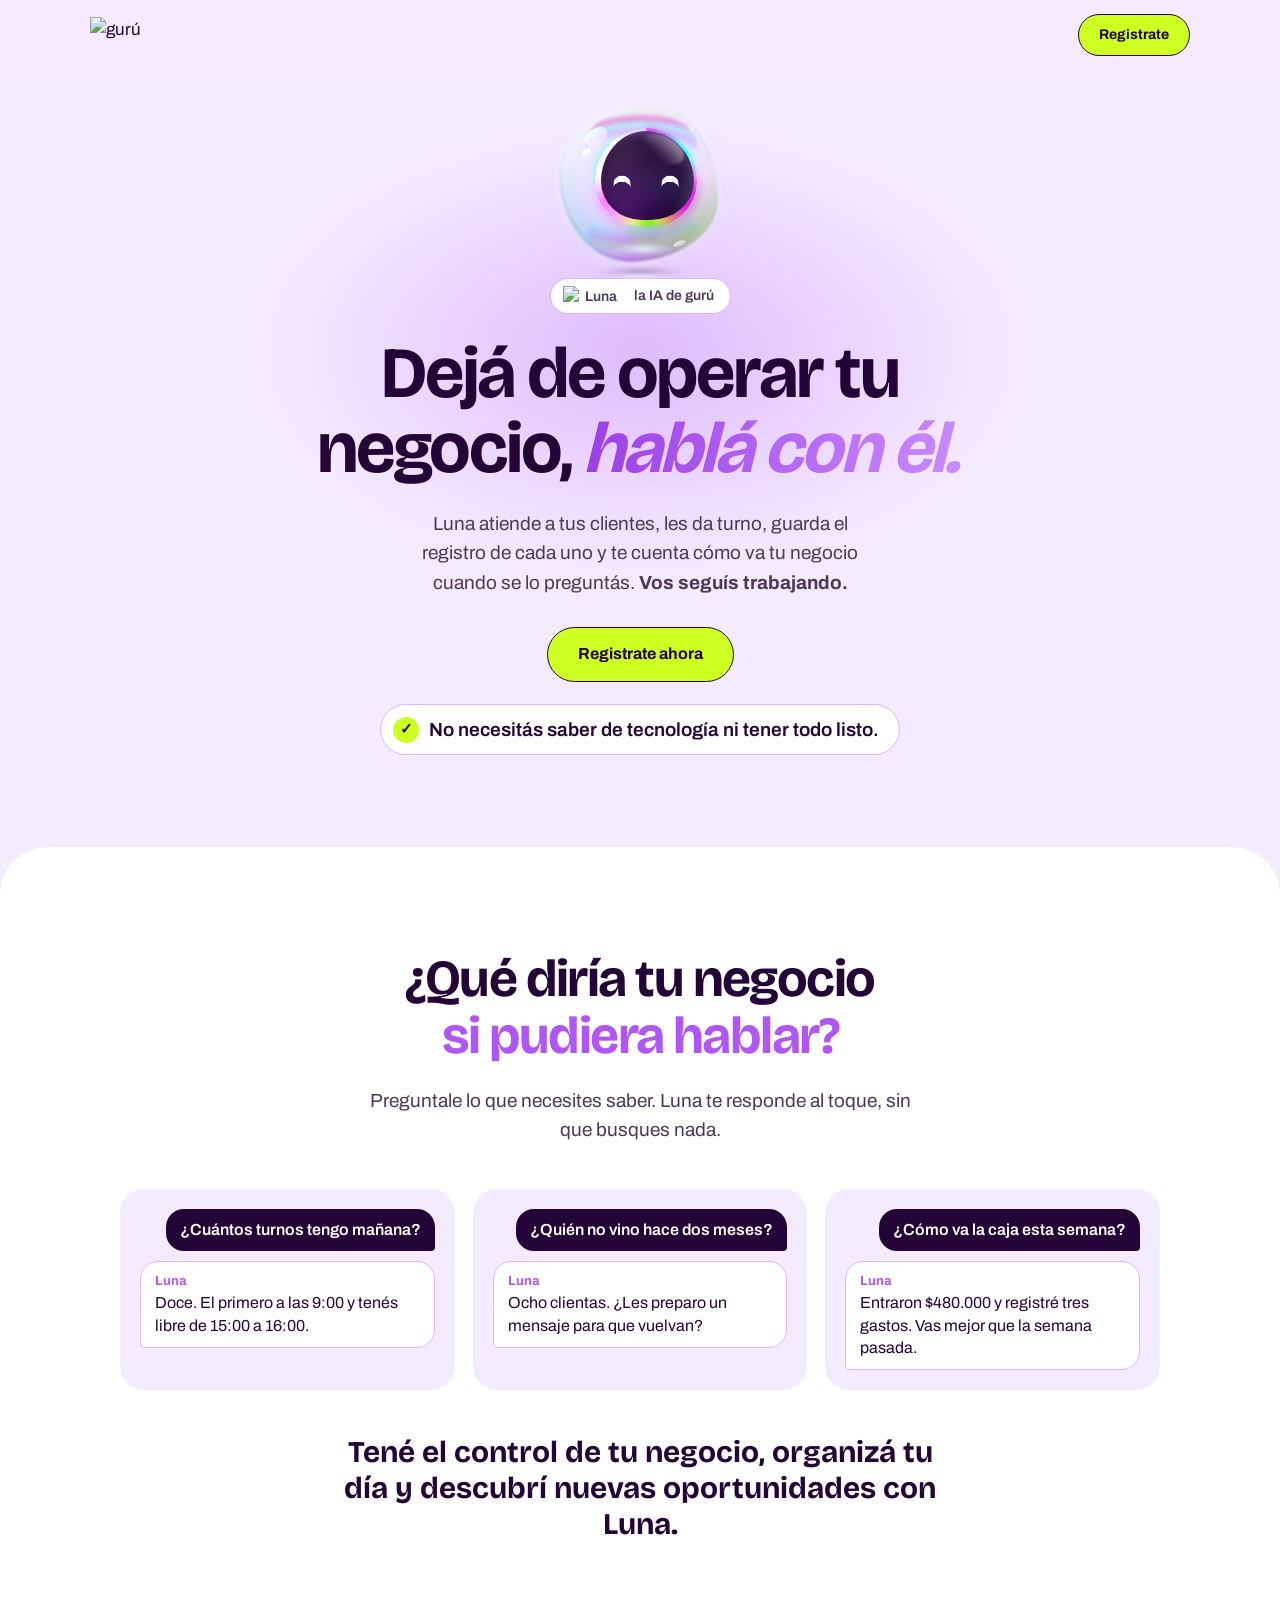
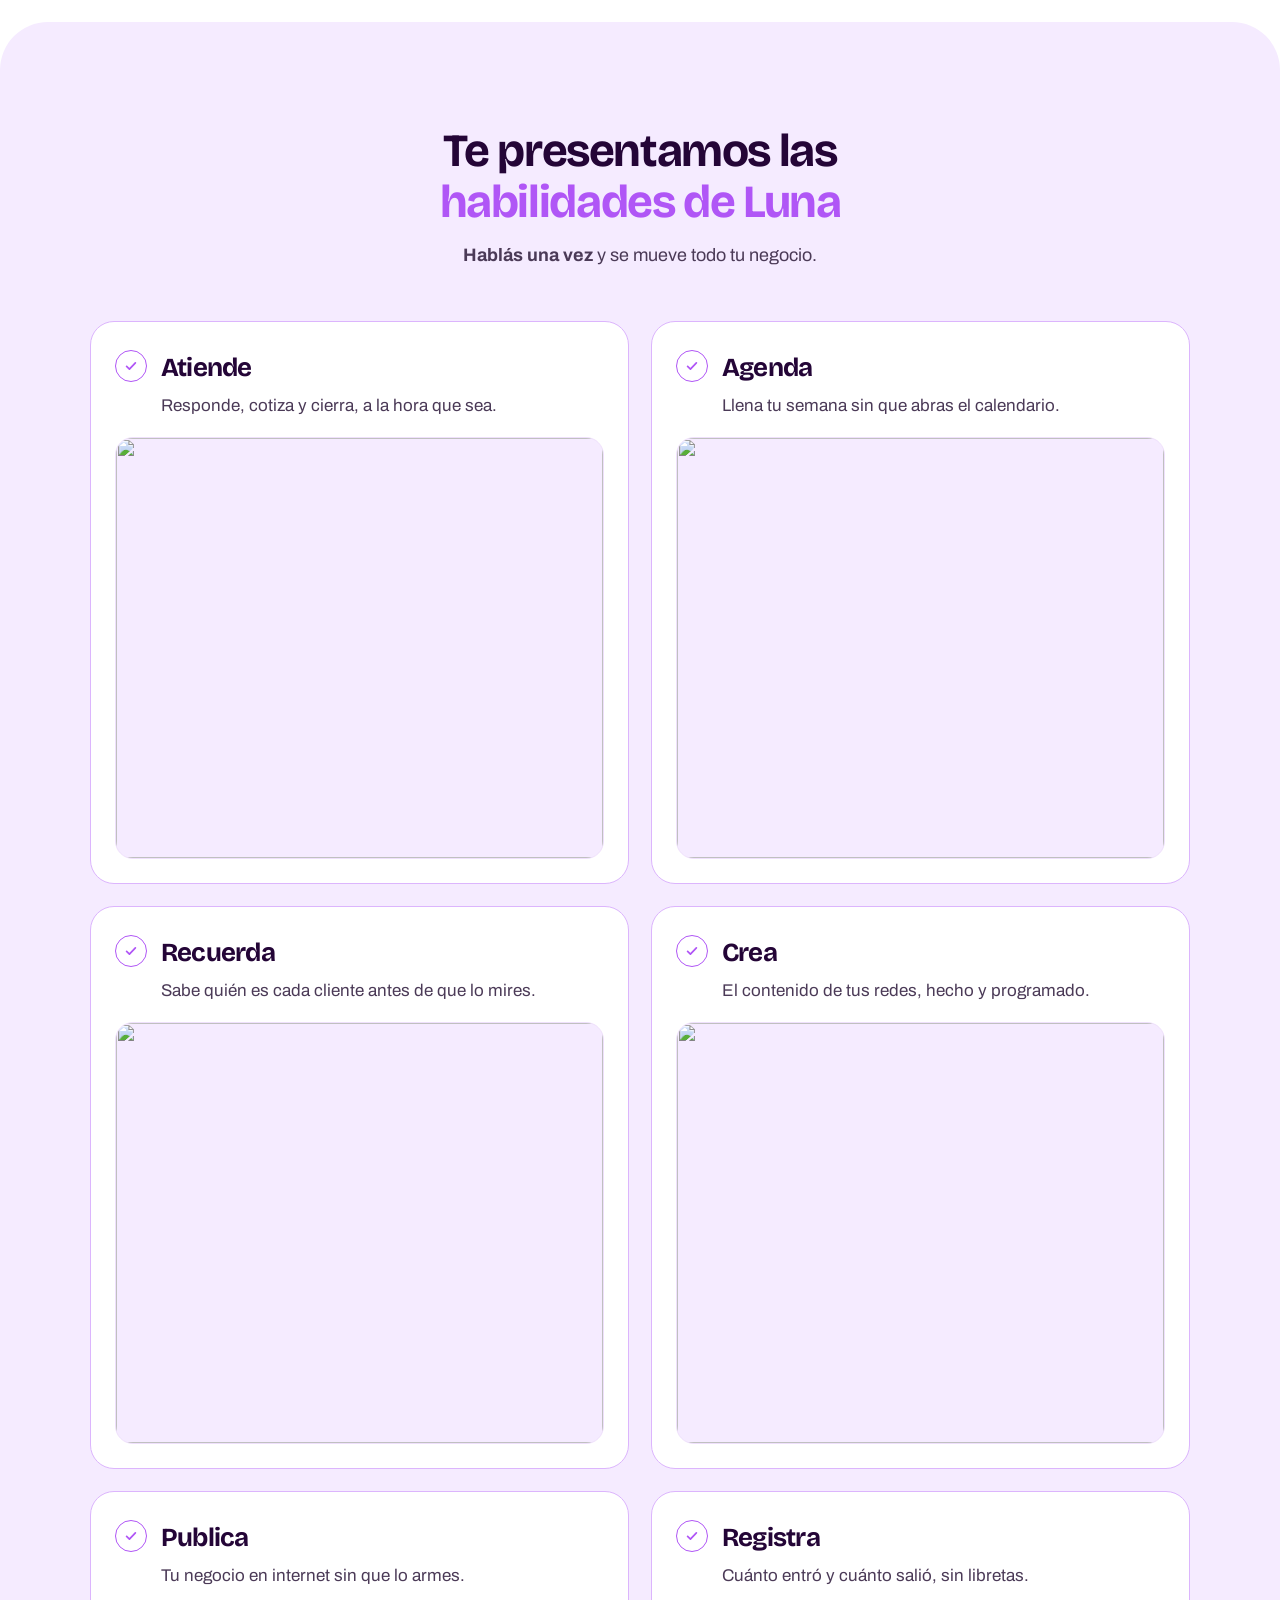
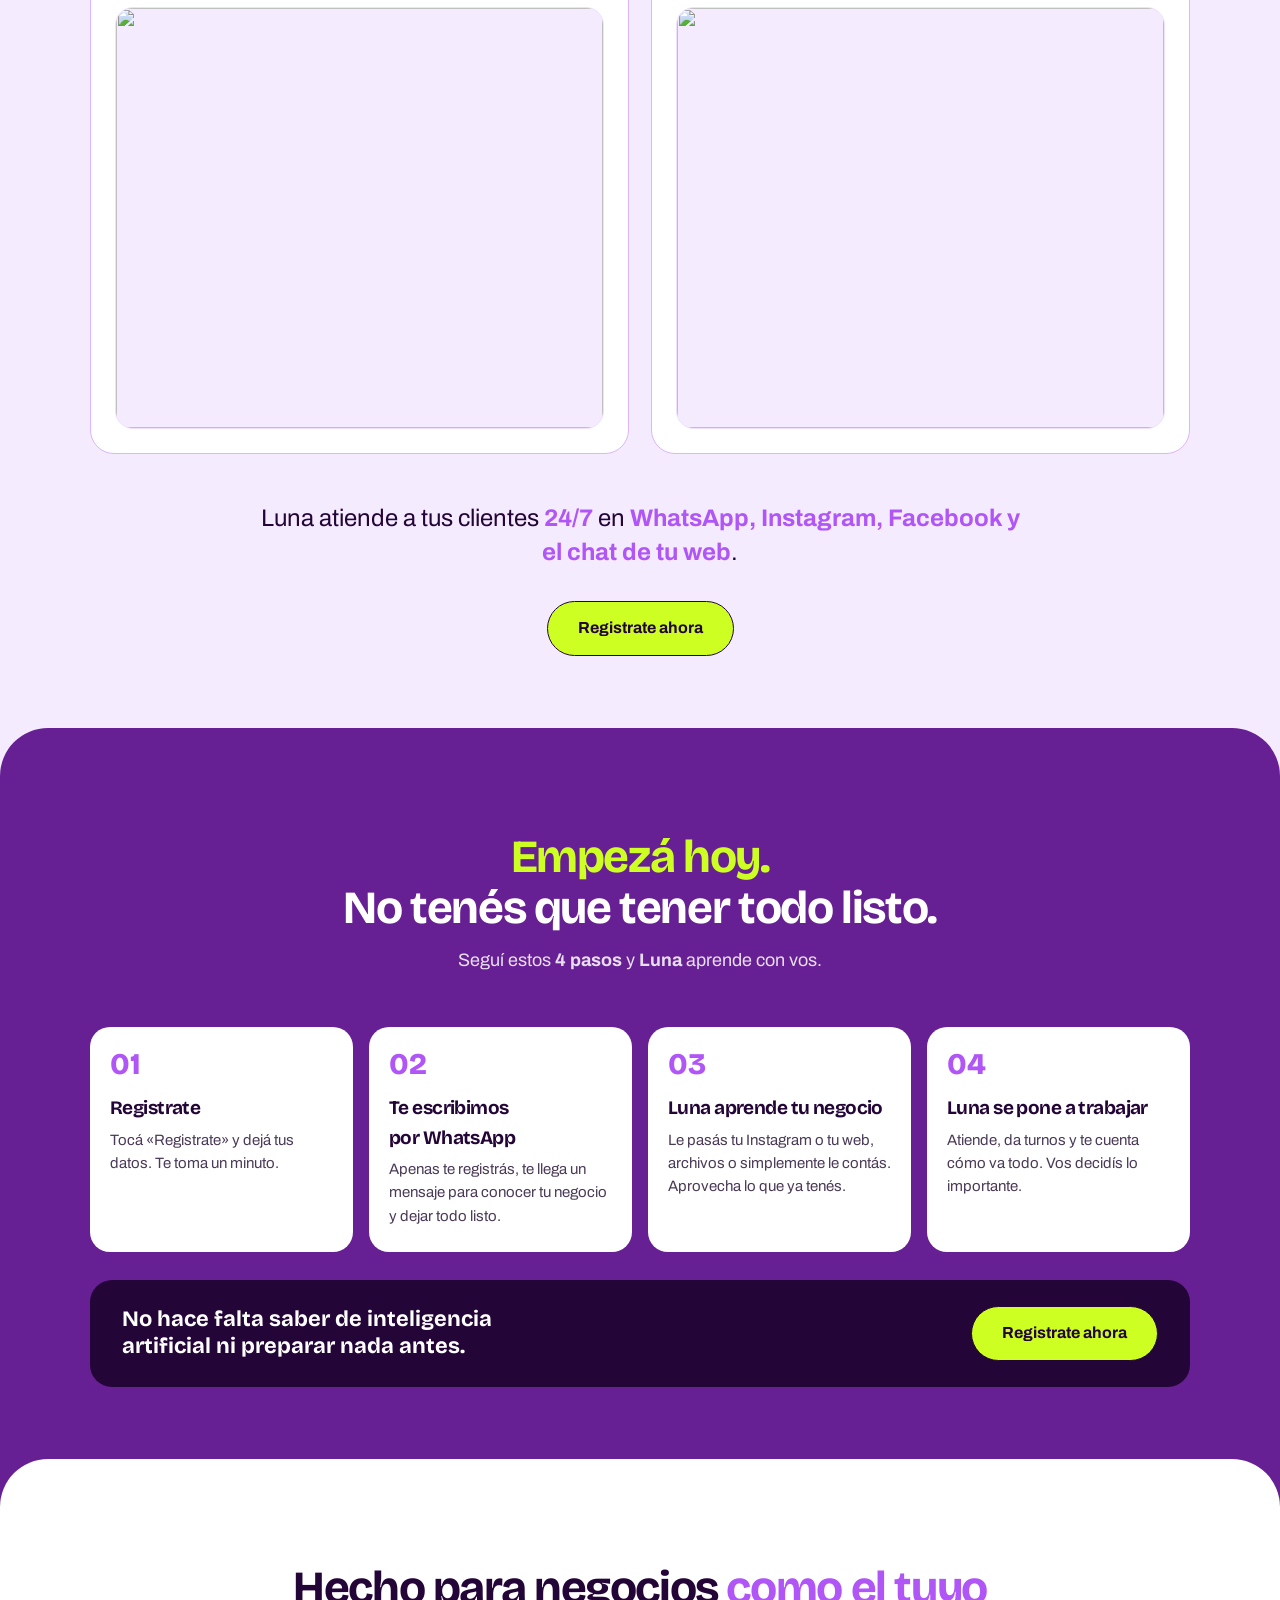
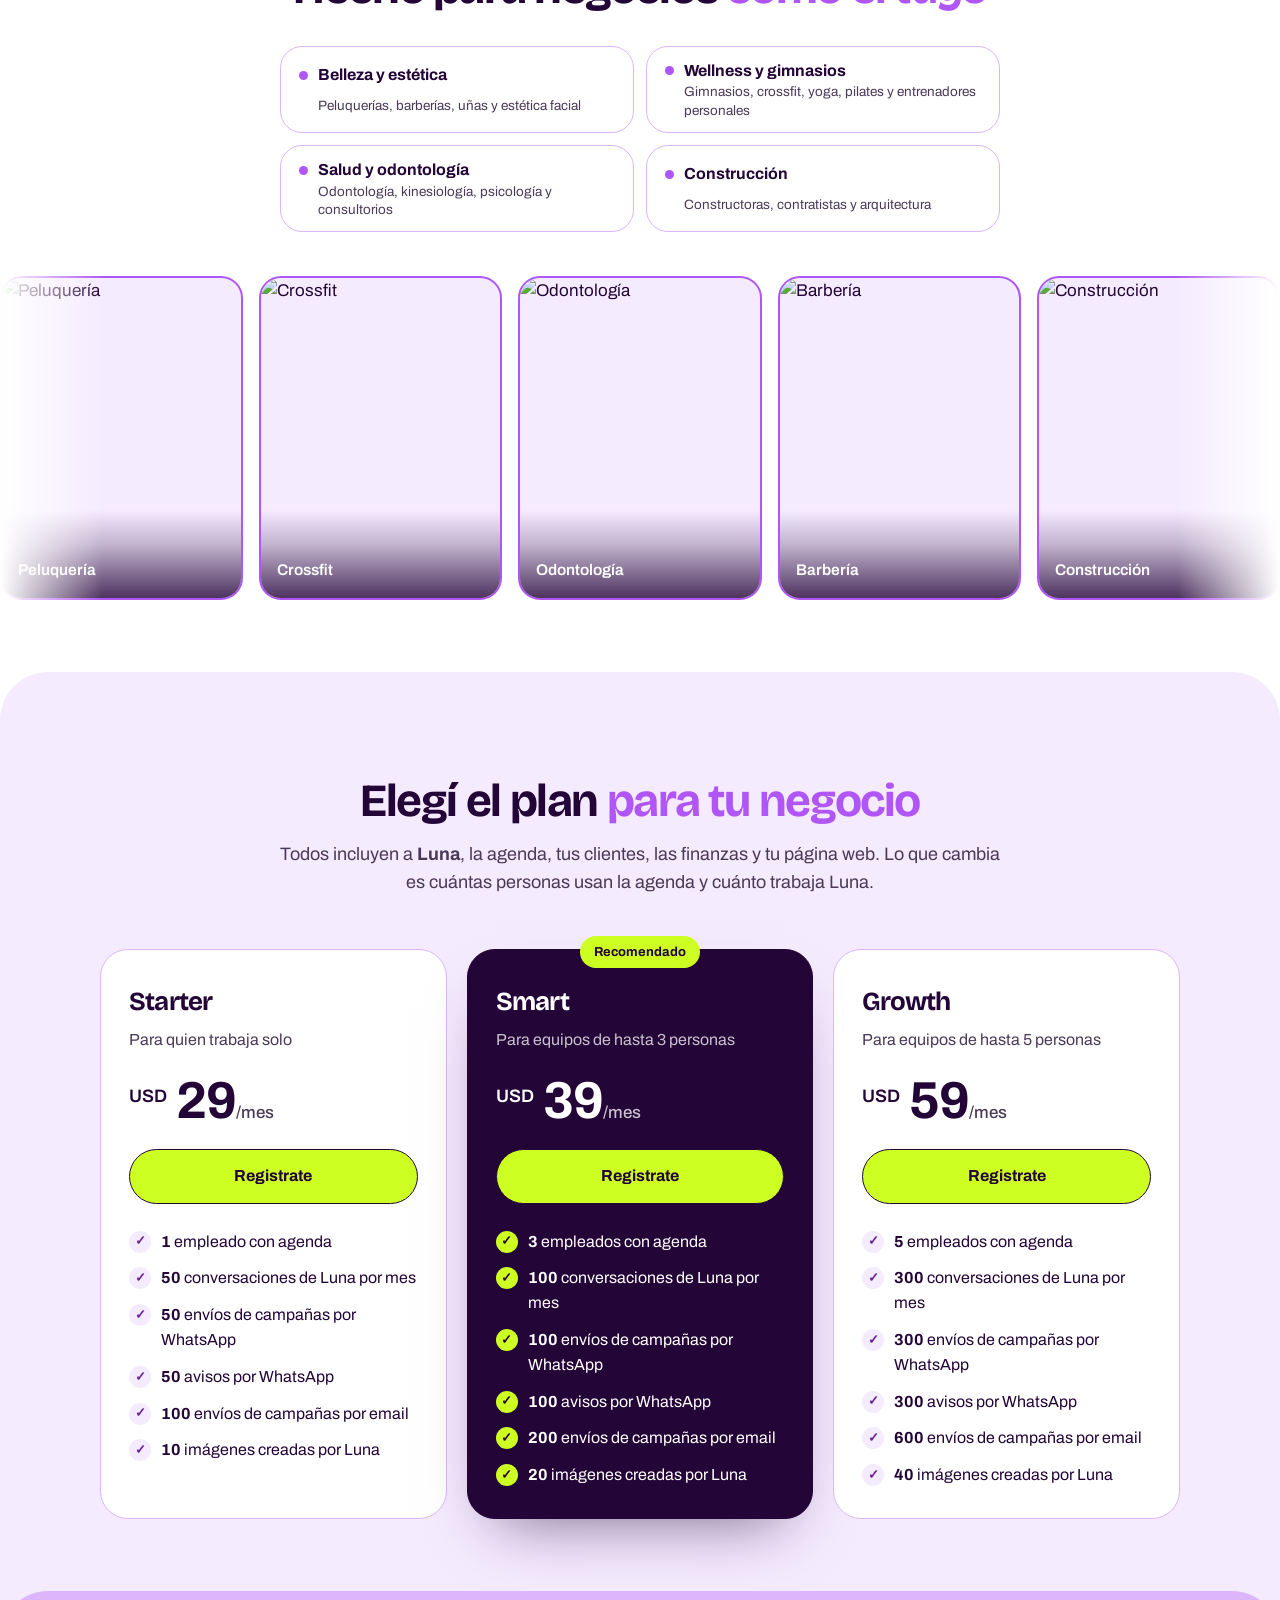
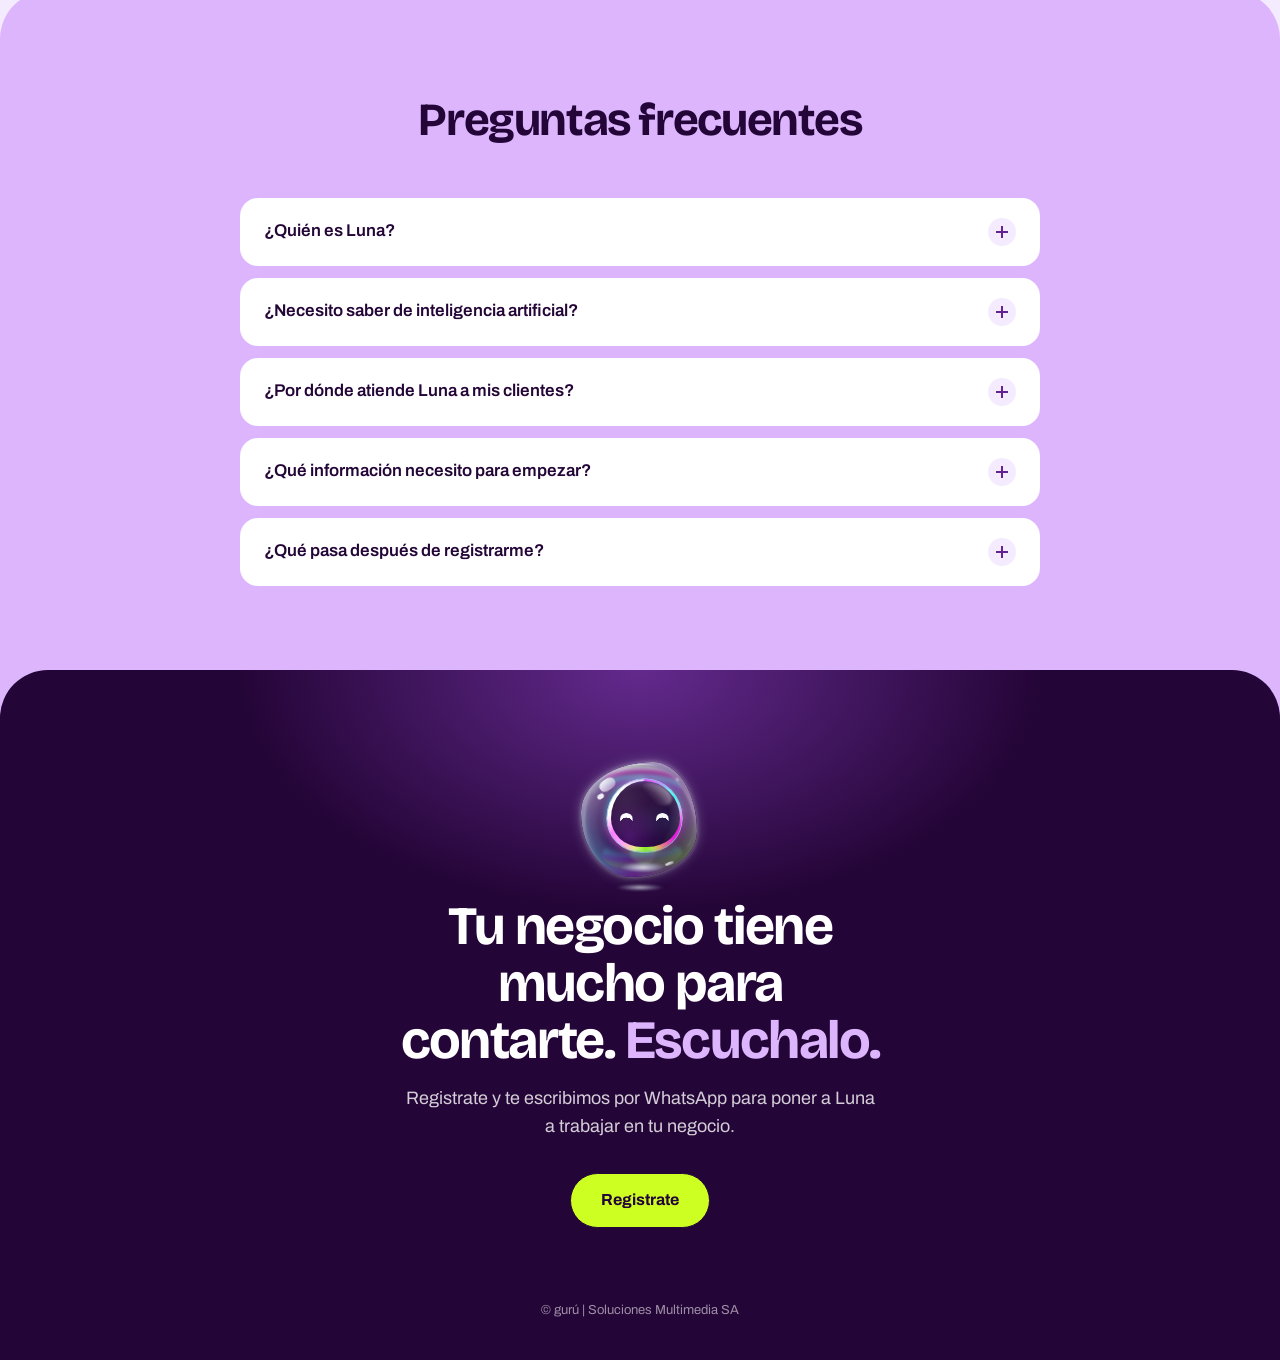
==== commit fbdfb2d8: "feat(landing): seguimiento de HubSpot del portal 251261 Tag Manager (GTM-KHV2Q6WD) no carga el scrip" ====
--- a/index.html
+++ b/index.html
@@ -8,6 +8,8 @@
 j=d.createElement(s),dl=l!='dataLayer'?'&l='+l:'';j.async=true;j.src=
 'https://www.googletagmanager.com/gtm.js?id='+i+dl;f.parentNode.insertBefore(j,f);
 })(window,document,'script','dataLayer','GTM-KHV2Q6WD');</script>
+<!-- Seguimiento de HubSpot de gurú (portal 251261) -->
+<script id="hs-script-loader" async defer src="//js.hs-scripts.com/251261.js"></script>
 <meta name="viewport" content="width=device-width, initial-scale=1">
 <meta name="robots" content="noindex, nofollow">
 <link rel="icon" href="favicon.ico">
@@ -3986,6 +3988,36 @@
   modal.addEventListener('click', function (e) { if (e.target === modal) modal.close(); });
 })();
 
+// UTM de la pauta guardadas 30 días (luna_utm). Corre antes de que se cree el
+// formulario de HubSpot: si la URL trae UTM, se guardan con su fecha (un anuncio
+// nuevo reemplaza las anteriores); si no trae y hay guardadas de menos de 30 días,
+// se agregan a la URL sin recargar para que el formulario nativo las tome en sus
+// campos ocultos.
+(function utmGuardadas() {
+  try {
+    var CLAVES = ['utm_source', 'utm_medium', 'utm_campaign', 'utm_content'];
+    var LLAVE = 'luna_utm', VIGENCIA = 30 * 24 * 60 * 60 * 1000;
+    var url = new URL(window.location.href);
+    var traidas = {}, hay = false;
+    CLAVES.forEach(function (k) {
+      var v = url.searchParams.get(k);
+      if (v) { traidas[k] = v; hay = true; }
+    });
+    if (hay) {
+      window.localStorage.setItem(LLAVE, JSON.stringify({ fecha: Date.now(), utm: traidas }));
+      return;
+    }
+    var g = JSON.parse(window.localStorage.getItem(LLAVE) || 'null');
+    if (!g || !g.utm || typeof g.fecha !== 'number') return;
+    if (Date.now() - g.fecha >= VIGENCIA) { window.localStorage.removeItem(LLAVE); return; }
+    var agregadas = false;
+    CLAVES.forEach(function (k) {
+      if (g.utm[k]) { url.searchParams.set(k, g.utm[k]); agregadas = true; }
+    });
+    if (agregadas) window.history.replaceState(window.history.state, '', url.href);
+  } catch (e) { /* sin localStorage o URL rara: el formulario sigue igual */ }
+})();
+
 // Formulario de HubSpot de gurú. Cuando se envía bien, avisa a Tag Manager
 // con el evento «lunaos_lead» (lo usan «LunaOS - GA4 lead» en el contenedor
 // web y «LunaOS - Meta CAPI - Lead» en el server). Los datos van con los nombres
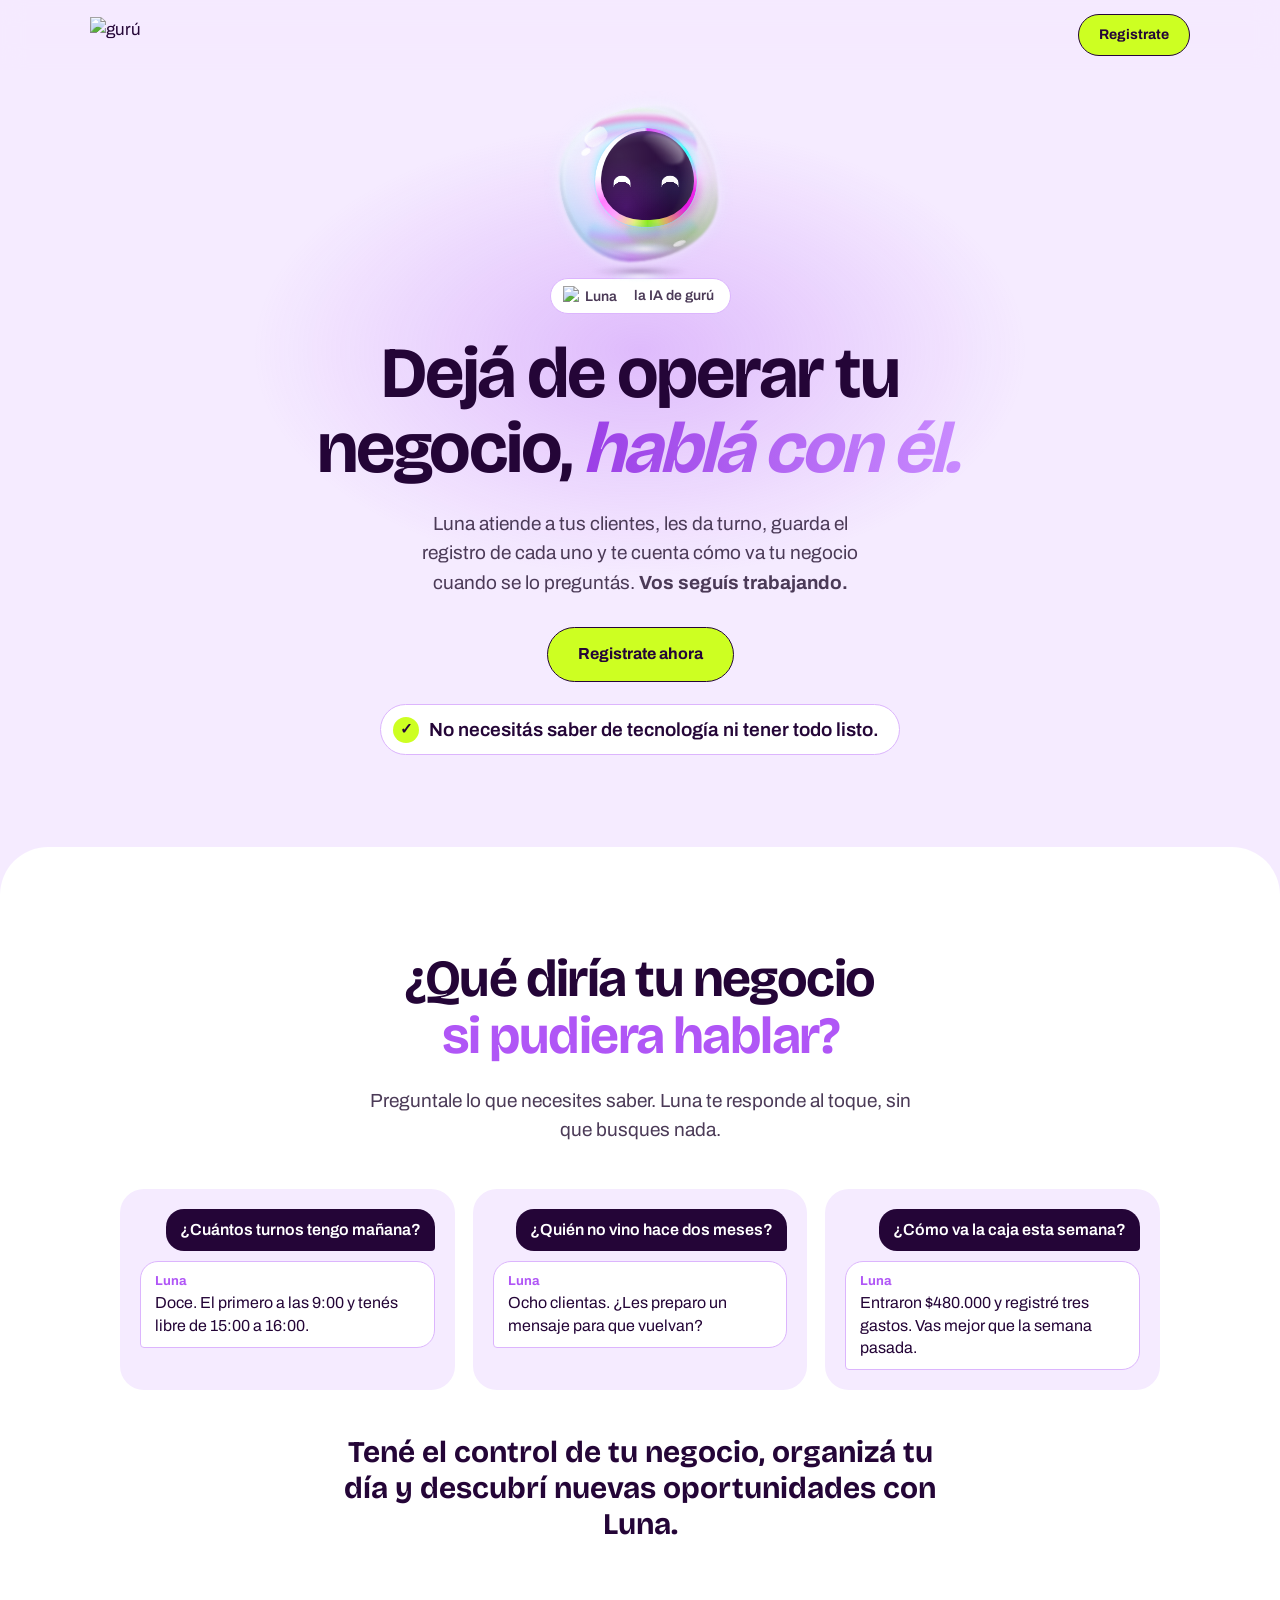
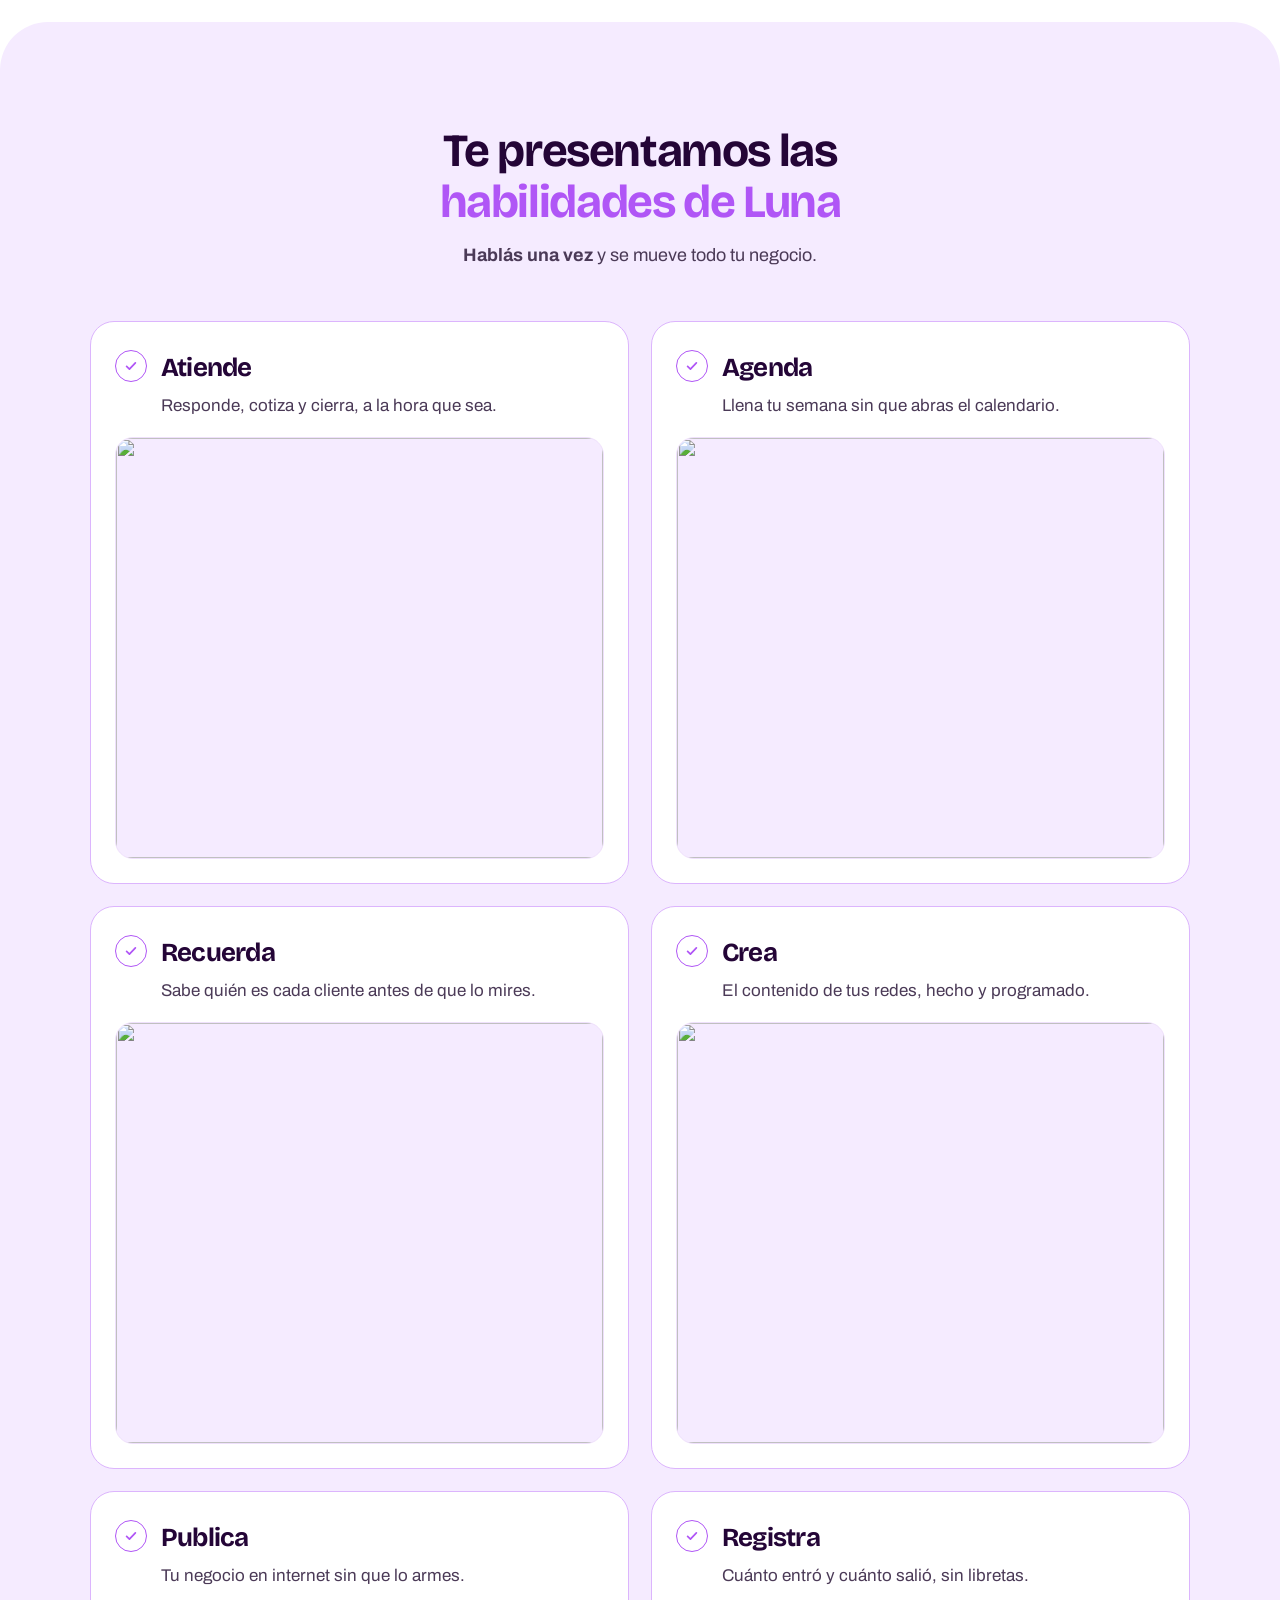
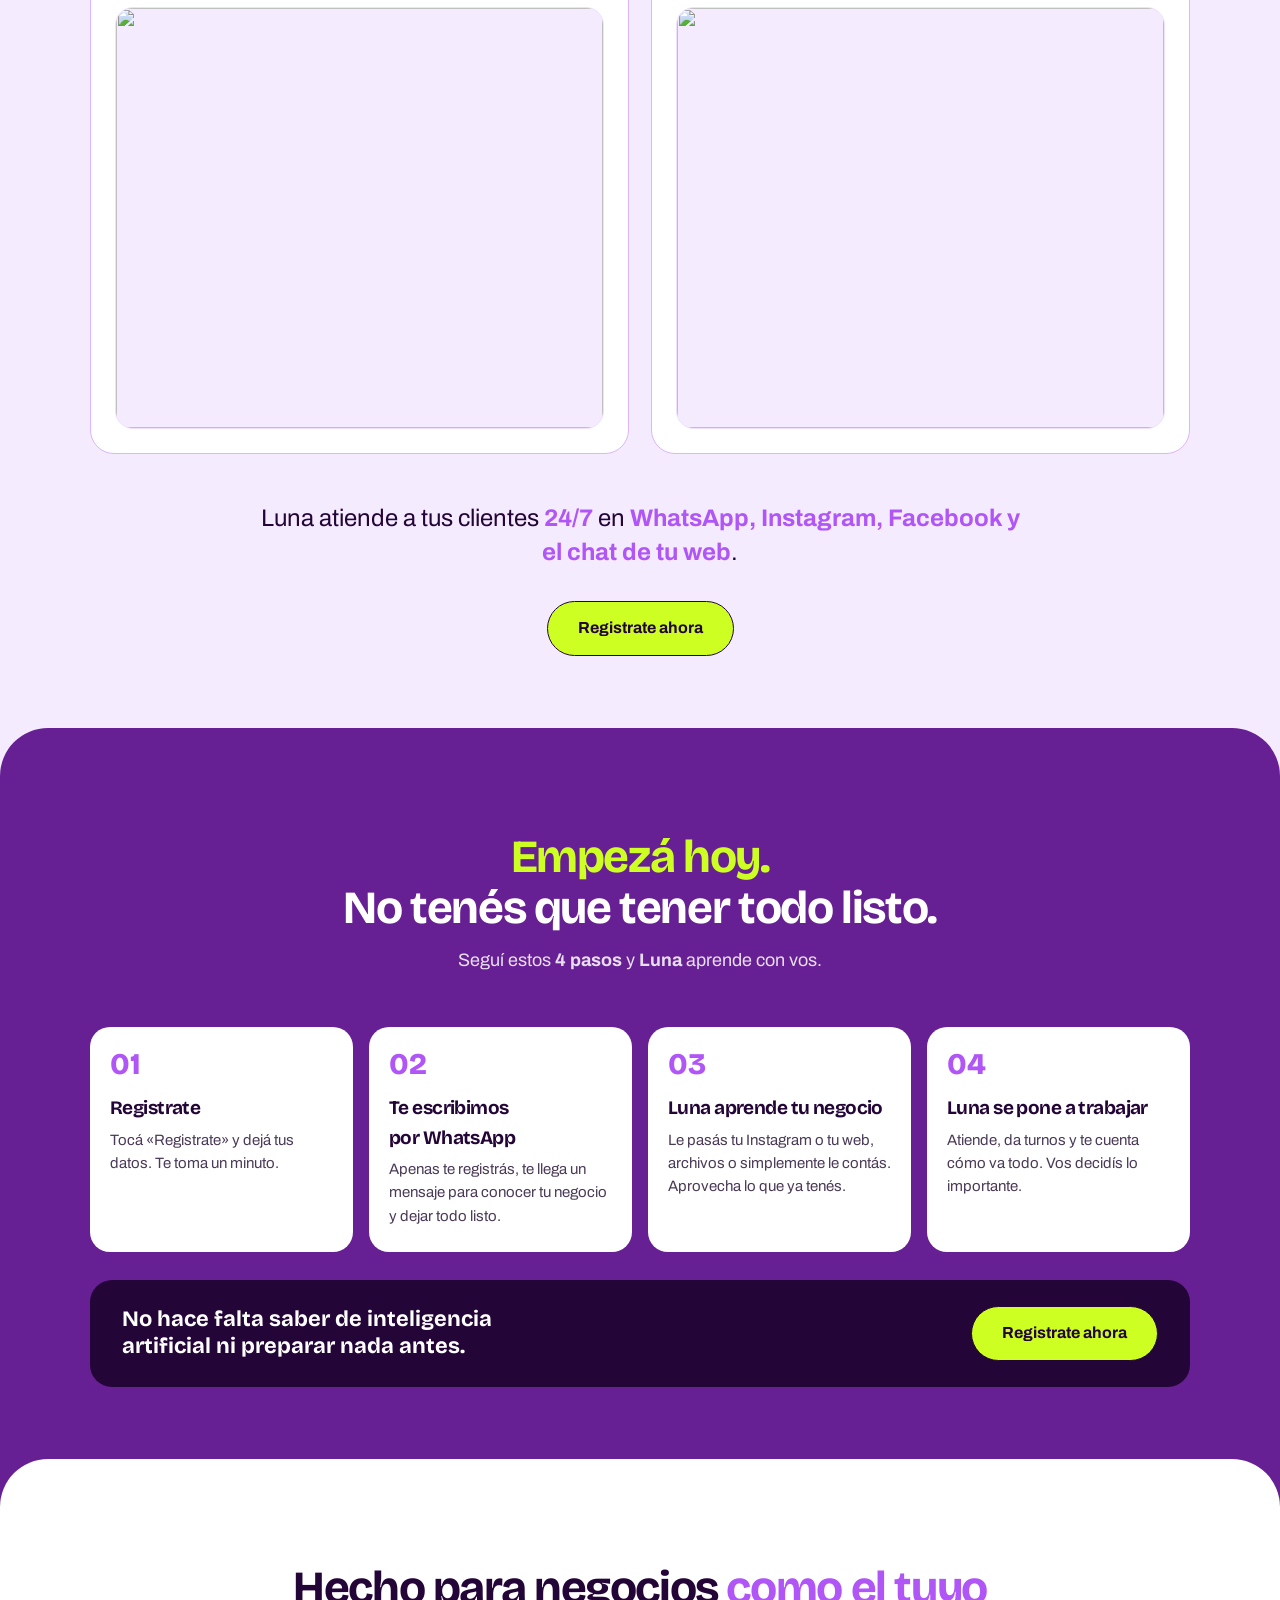
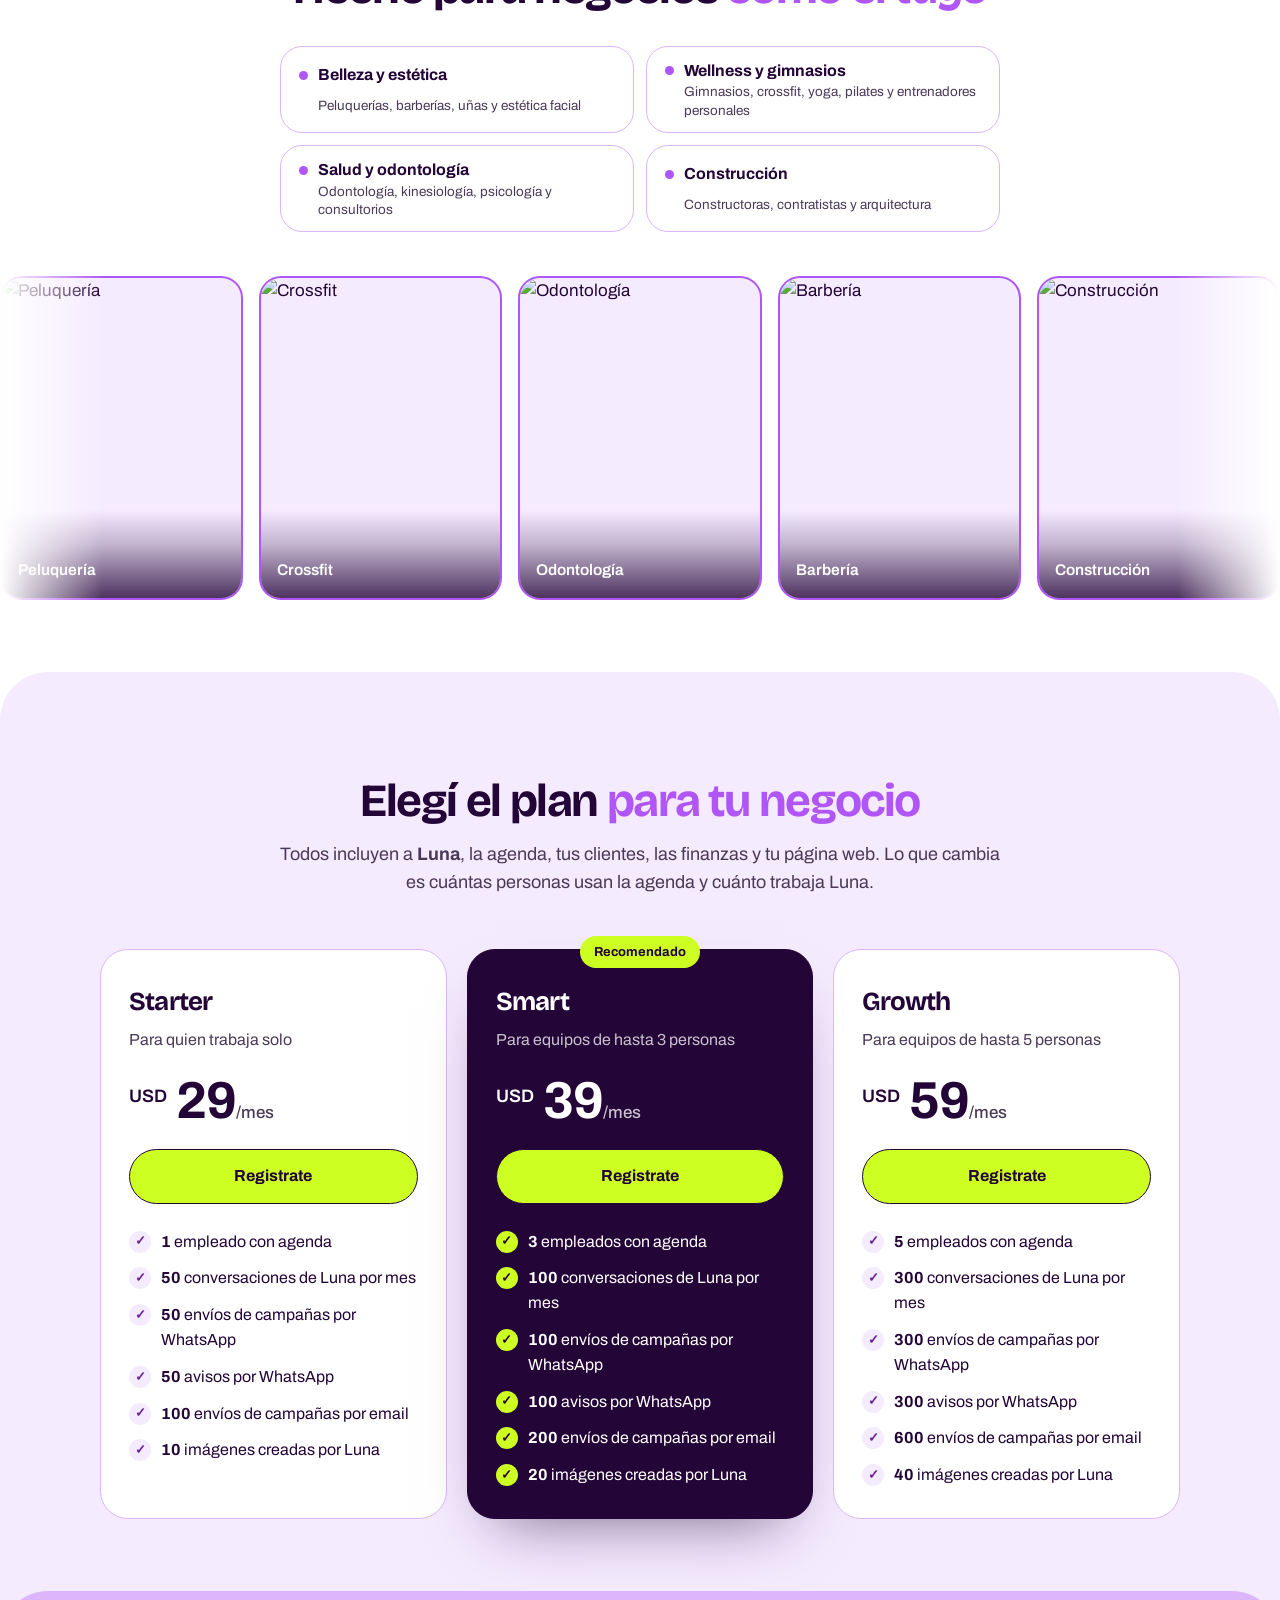
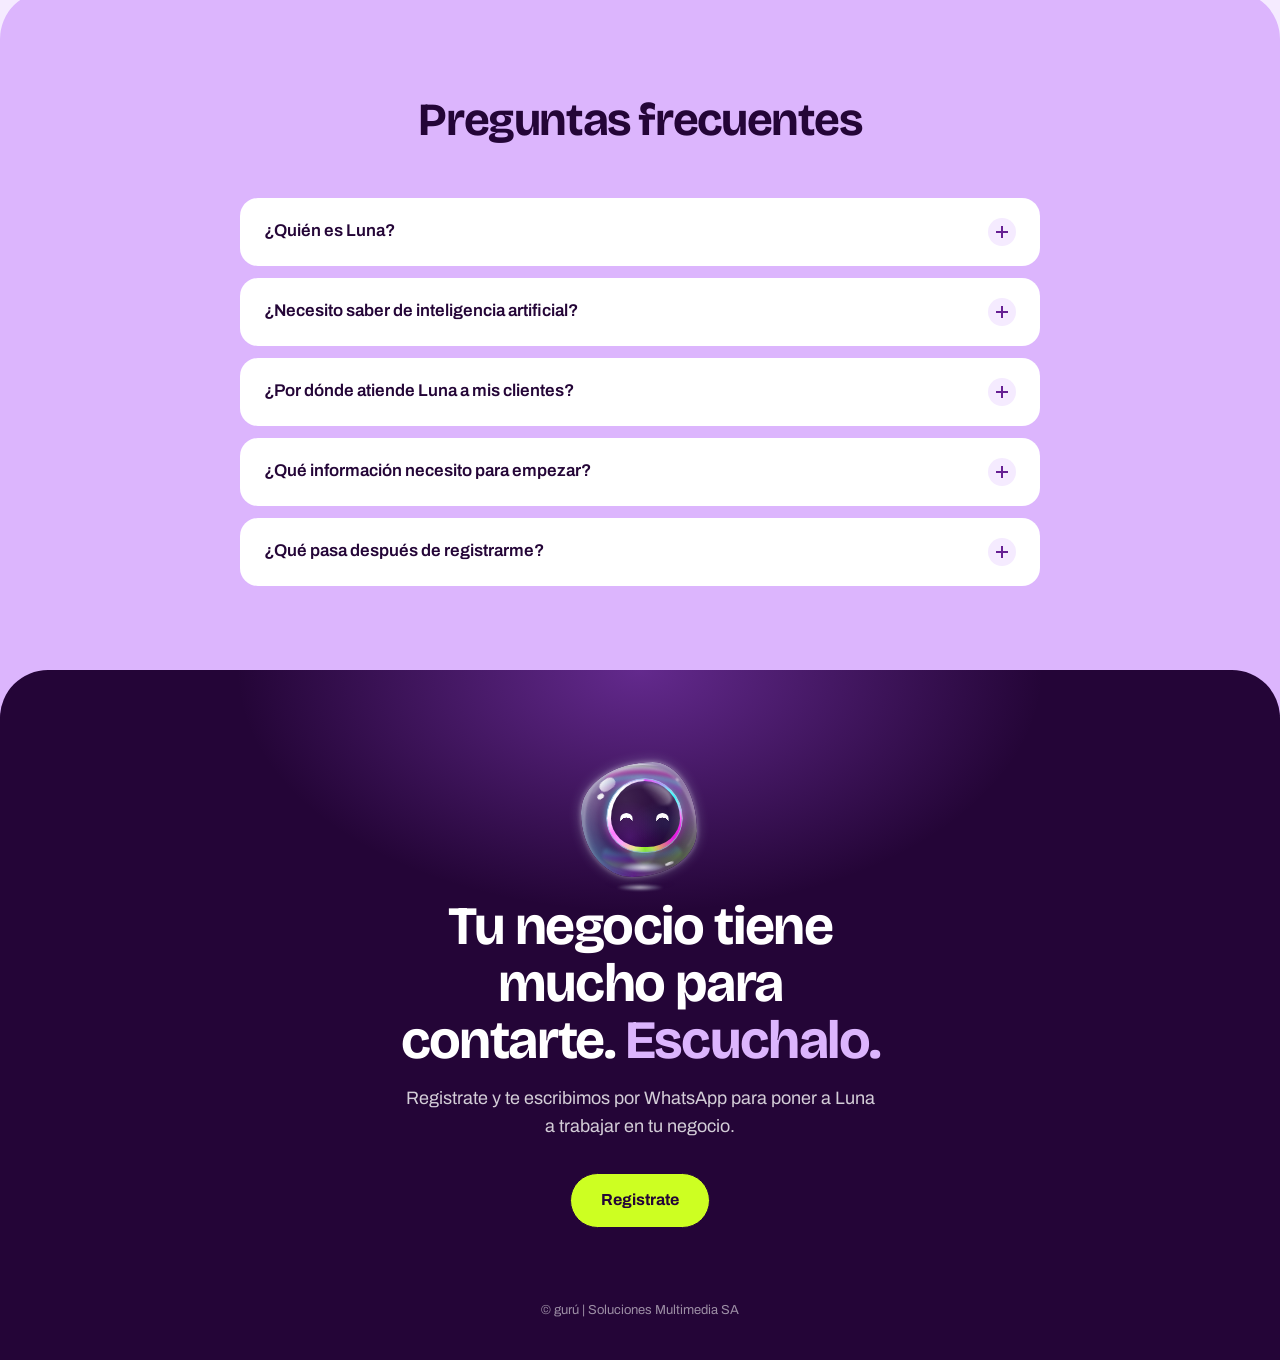
==== commit eb7f0fcc: "feat(landing): UTM guardadas 30 días para el formulario de HubSpot Antes de que se cree el formulari" ====
--- a/index.html
+++ b/index.html
@@ -8,8 +8,6 @@
 j=d.createElement(s),dl=l!='dataLayer'?'&l='+l:'';j.async=true;j.src=
 'https://www.googletagmanager.com/gtm.js?id='+i+dl;f.parentNode.insertBefore(j,f);
 })(window,document,'script','dataLayer','GTM-KHV2Q6WD');</script>
-<!-- Seguimiento de HubSpot de gurú (portal 251261) -->
-<script id="hs-script-loader" async defer src="//js.hs-scripts.com/251261.js"></script>
 <meta name="viewport" content="width=device-width, initial-scale=1">
 <meta name="robots" content="noindex, nofollow">
 <link rel="icon" href="favicon.ico">
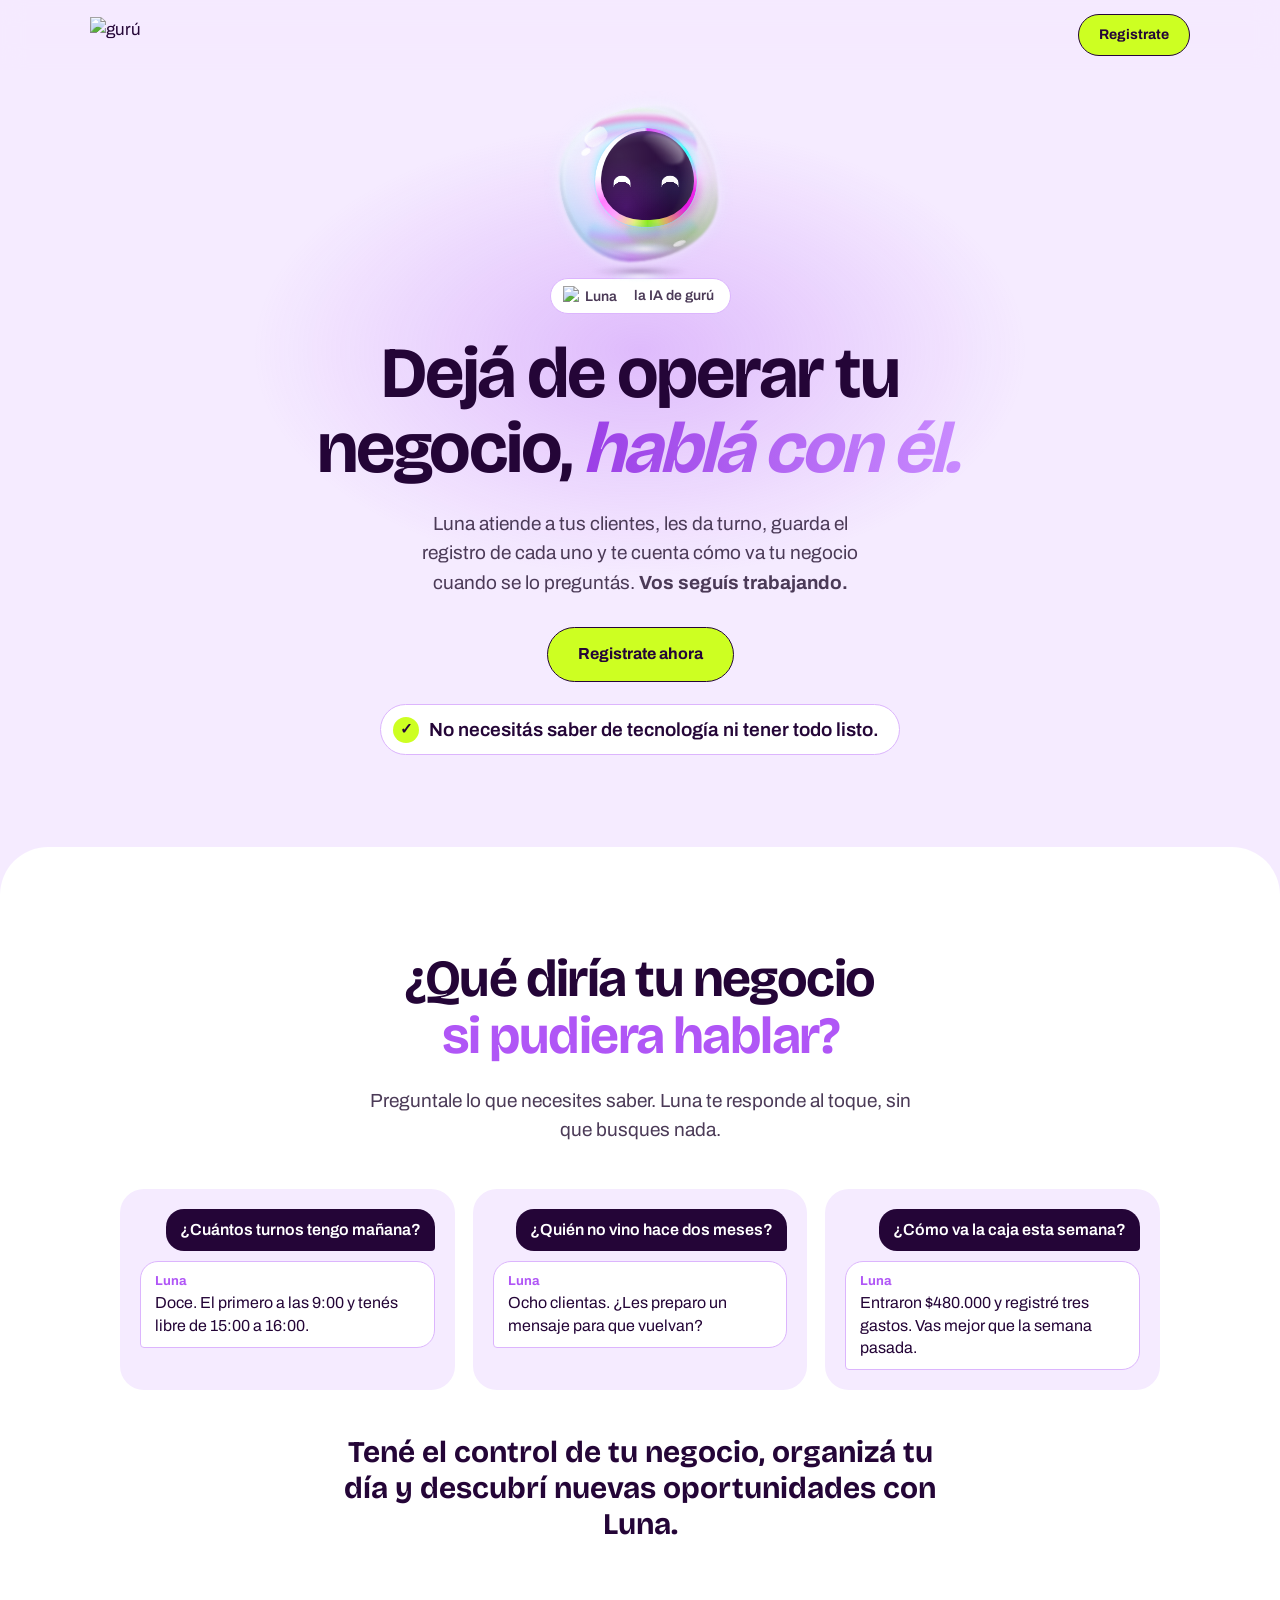
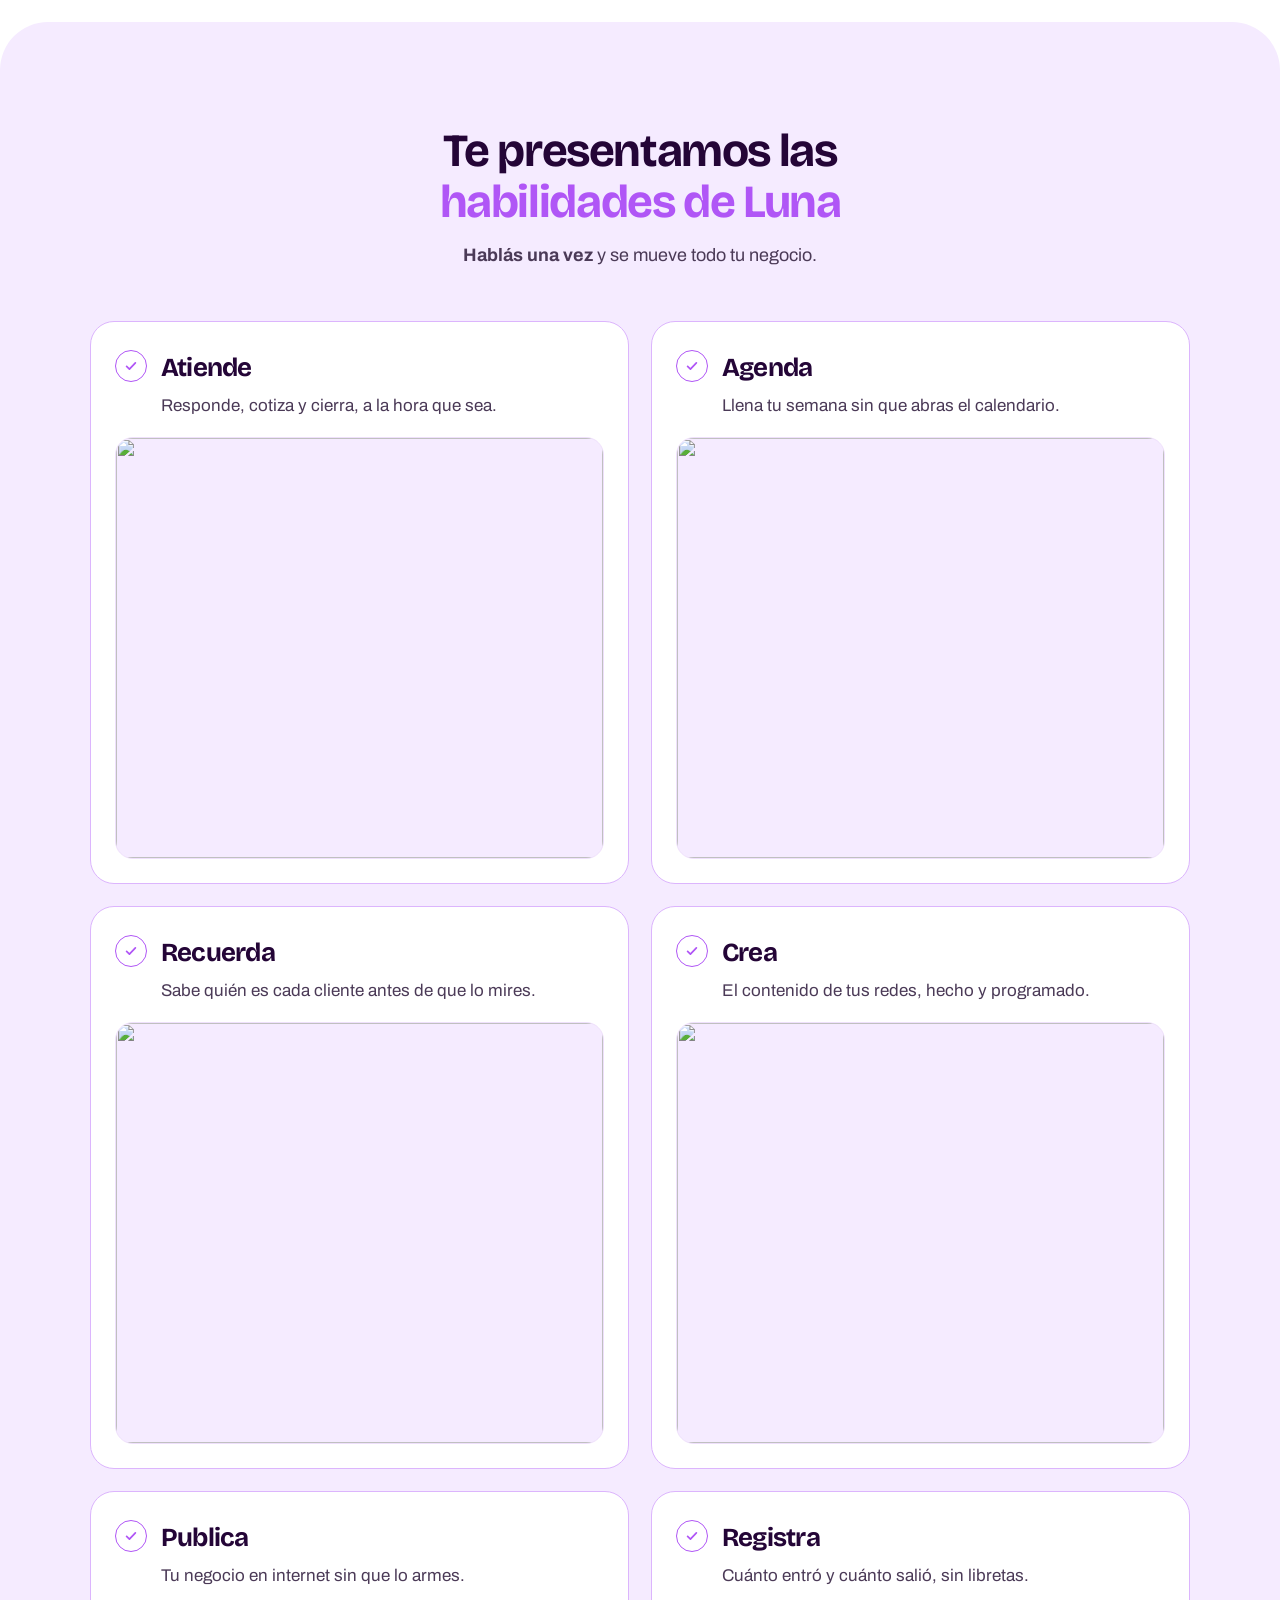
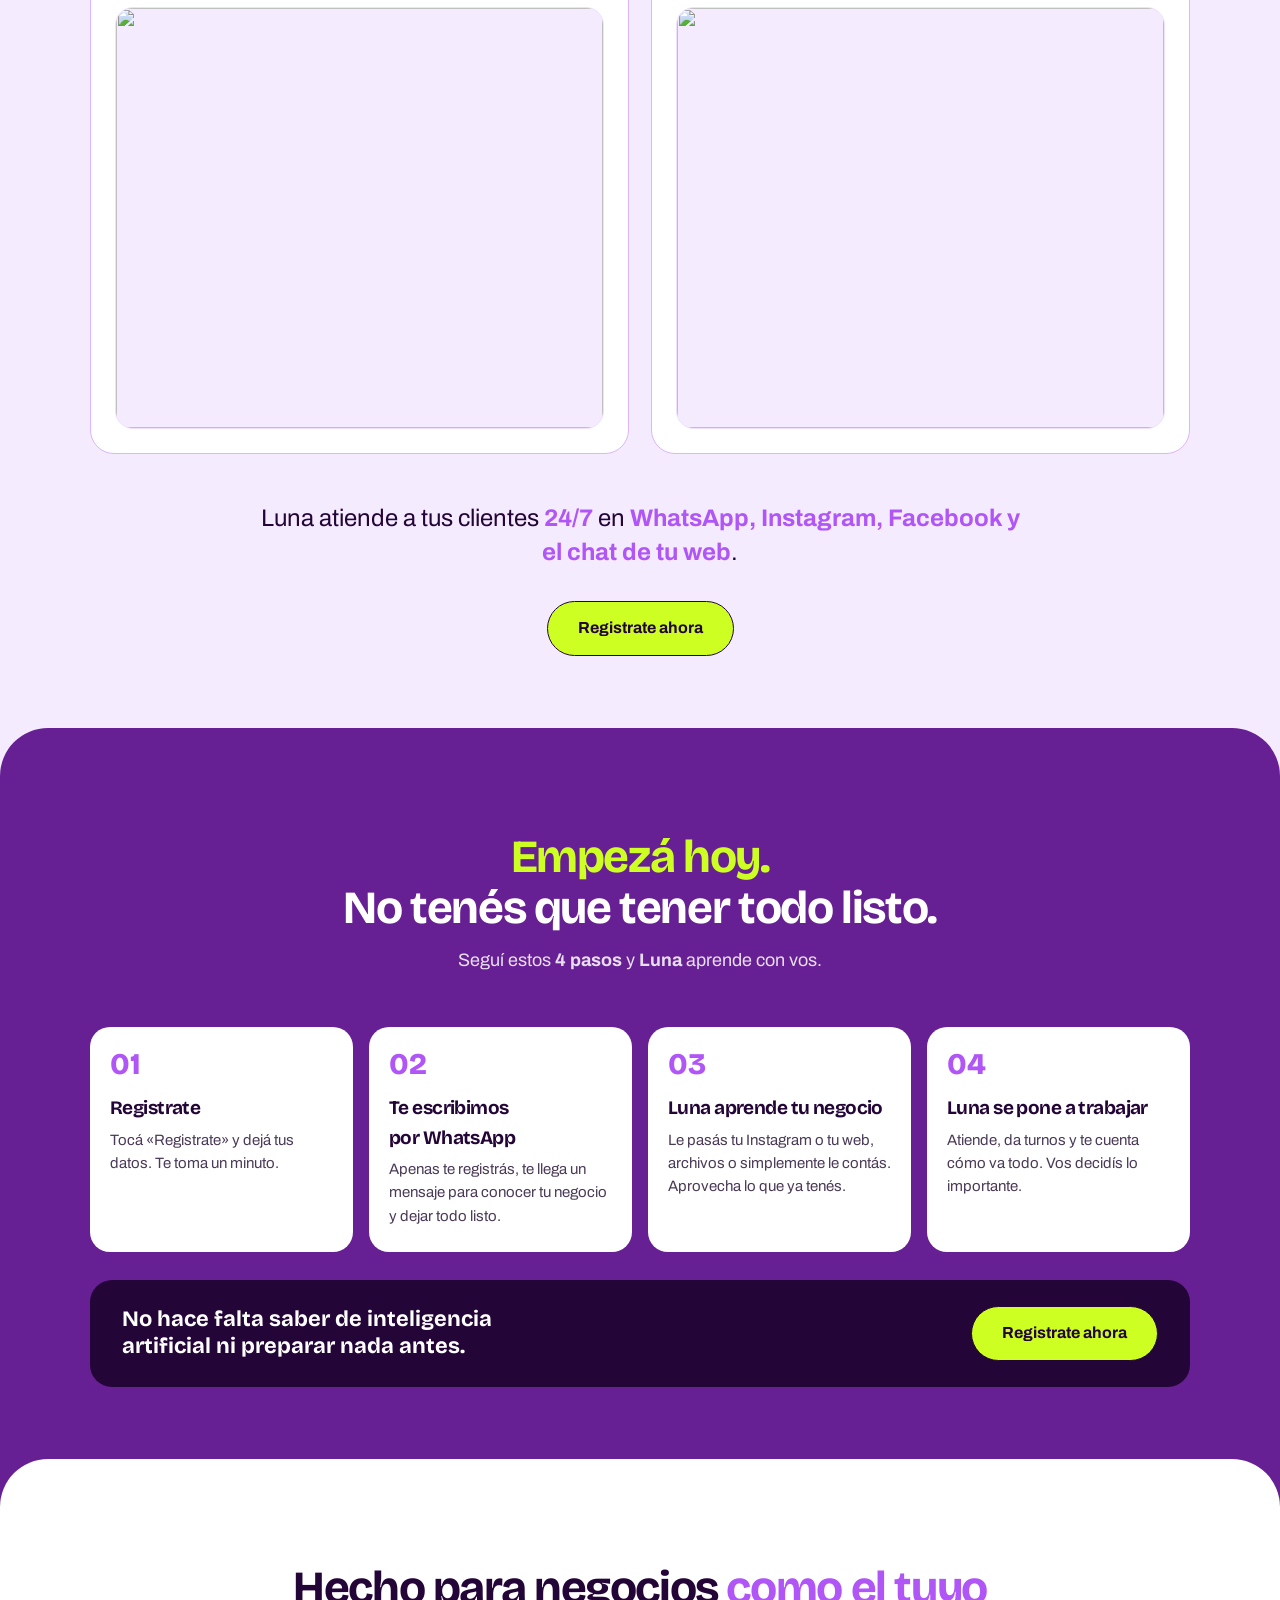
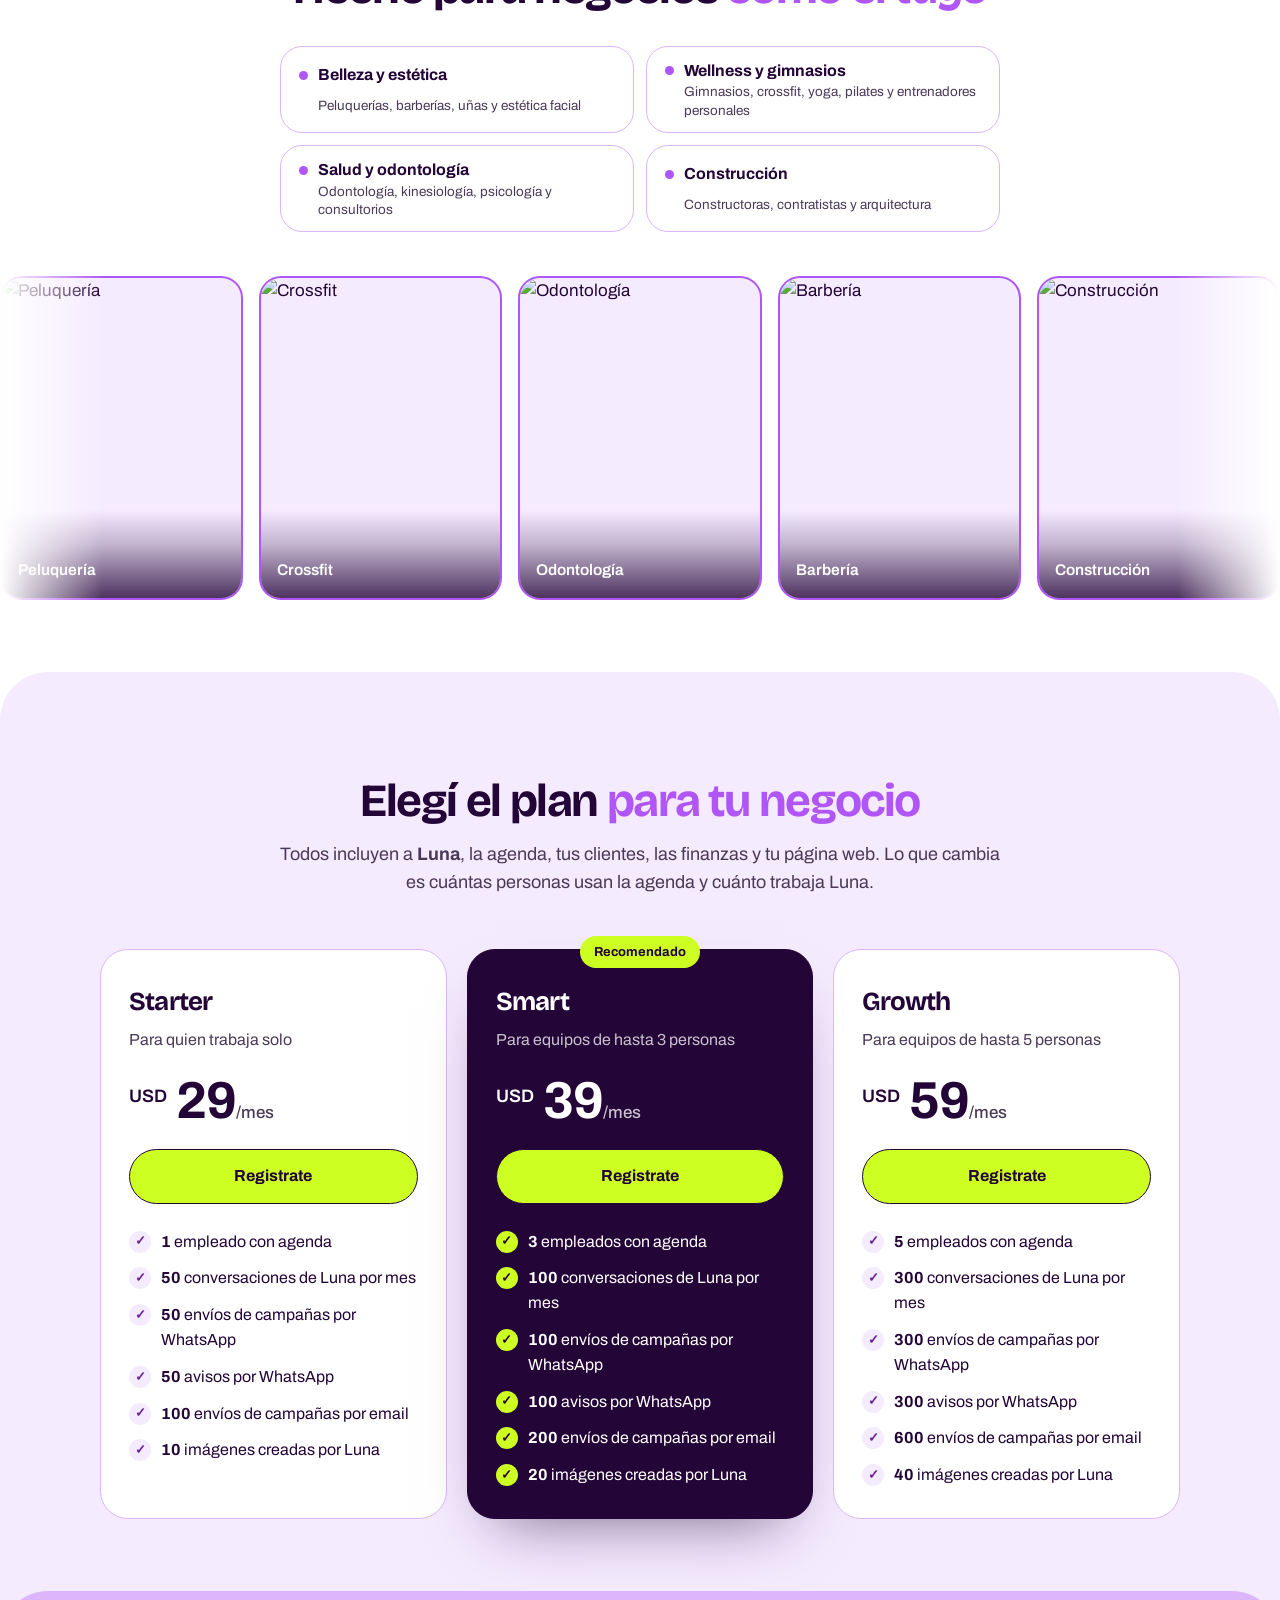
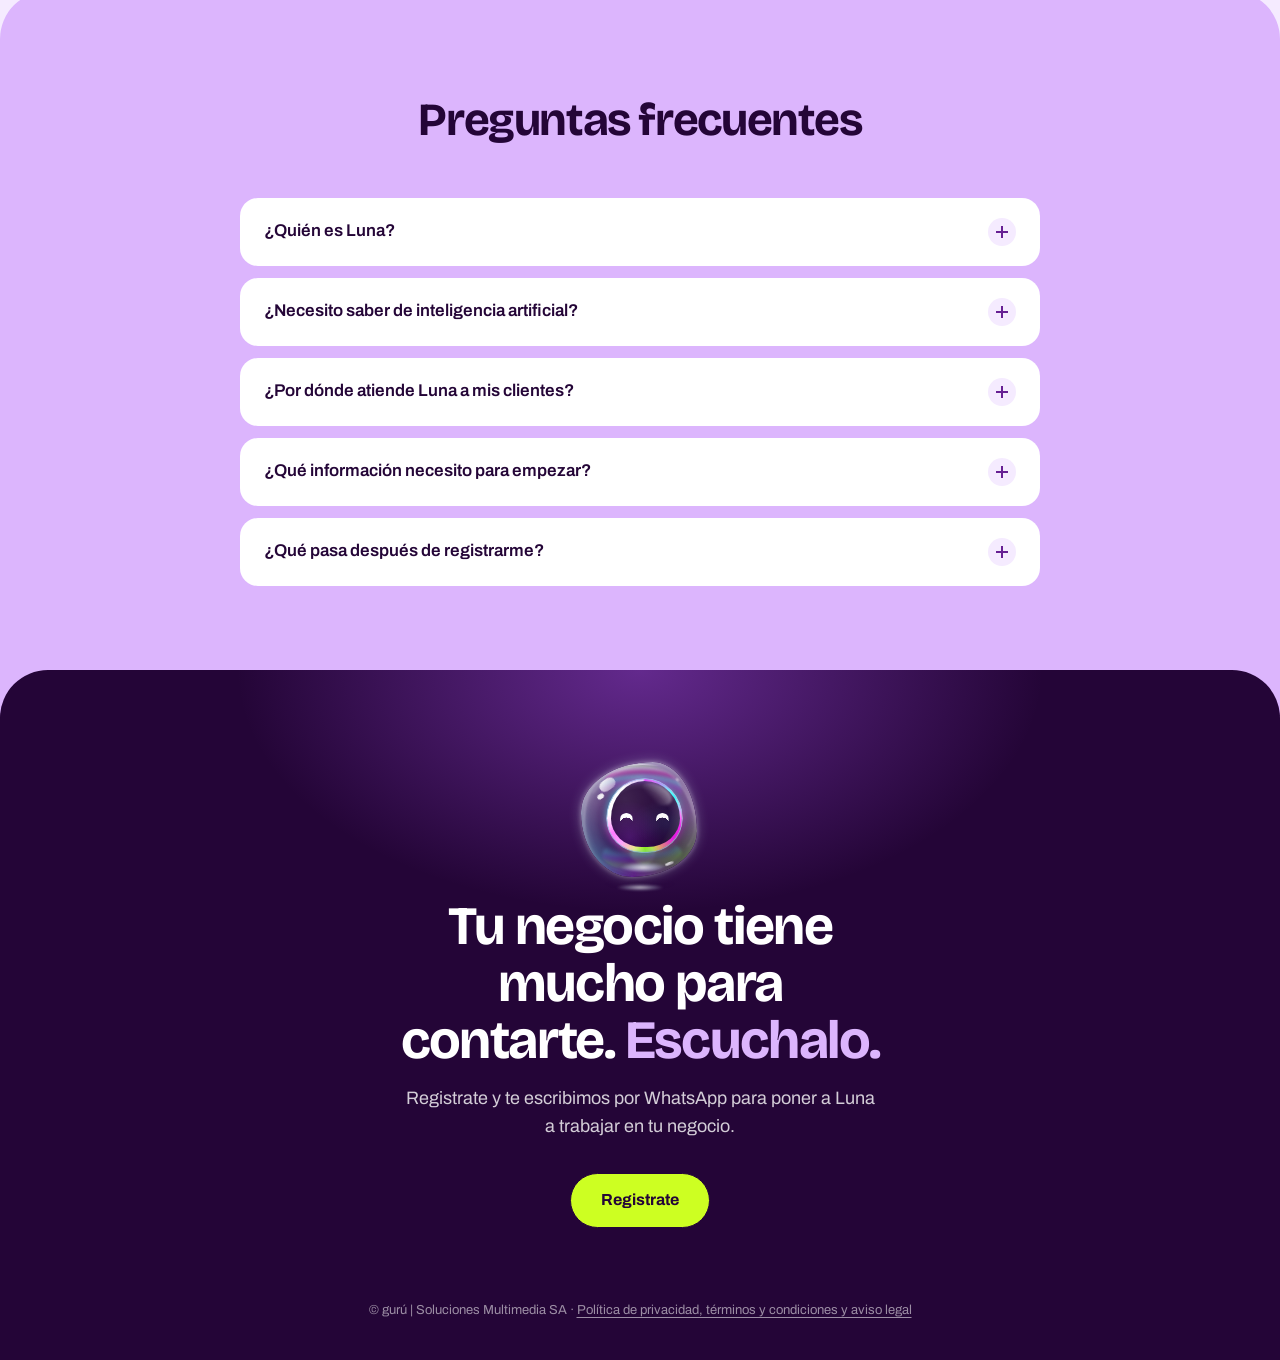
==== commit 64dbee6d: "feat(landing): enlace a los legales de gurú Argentina en el pie Co-Authored-By: Claude Opus 5.5 <nor" ====
--- a/index.html
+++ b/index.html
@@ -8,6 +8,8 @@
 j=d.createElement(s),dl=l!='dataLayer'?'&l='+l:'';j.async=true;j.src=
 'https://www.googletagmanager.com/gtm.js?id='+i+dl;f.parentNode.insertBefore(j,f);
 })(window,document,'script','dataLayer','GTM-KHV2Q6WD');</script>
+<!-- Seguimiento de HubSpot de gurú (portal 251261) -->
+<script id="hs-script-loader" async defer src="//js.hs-scripts.com/251261.js"></script>
 <meta name="viewport" content="width=device-width, initial-scale=1">
 <meta name="robots" content="noindex, nofollow">
 <link rel="icon" href="favicon.ico">
@@ -3861,6 +3863,10 @@
 .hs-caja .hs-form label { font-size: 14px; font-weight: 600; }
 .hs-caja .hs-form .hs-button { font: inherit; font-weight: 700; font-size: 17px; width: 100%; border: 0; border-radius: 999px; padding: 15px 24px; background: var(--lima); color: var(--ink); cursor: pointer; }
 
+/* Enlace a los legales de gurú en el pie. */
+.pie a { color: inherit; text-decoration: underline; text-underline-offset: 3px; }
+.pie a:hover { opacity: 0.8; }
+
 </style>
 </head>
 <body>
@@ -3949,7 +3955,7 @@
   <h2>Tu negocio tiene mucho para contarte. <span class="hl-claro">Escuchalo.</span></h2>
   <p class="cierre-lead">Registrate y te escribimos por WhatsApp para poner a Luna a trabajar en tu negocio.</p>
   <a class="btn" href="#registro">Registrate</a>
-  <p class="pie">© gurú | Soluciones Multimedia SA</p>
+  <p class="pie">© gurú | Soluciones Multimedia SA · <a href="https://www.gurusoluciones.com/legalesargentina" target="_blank" rel="noopener">Política de privacidad, términos y condiciones y aviso legal</a></p>
 </div></section>
 </main>
 
